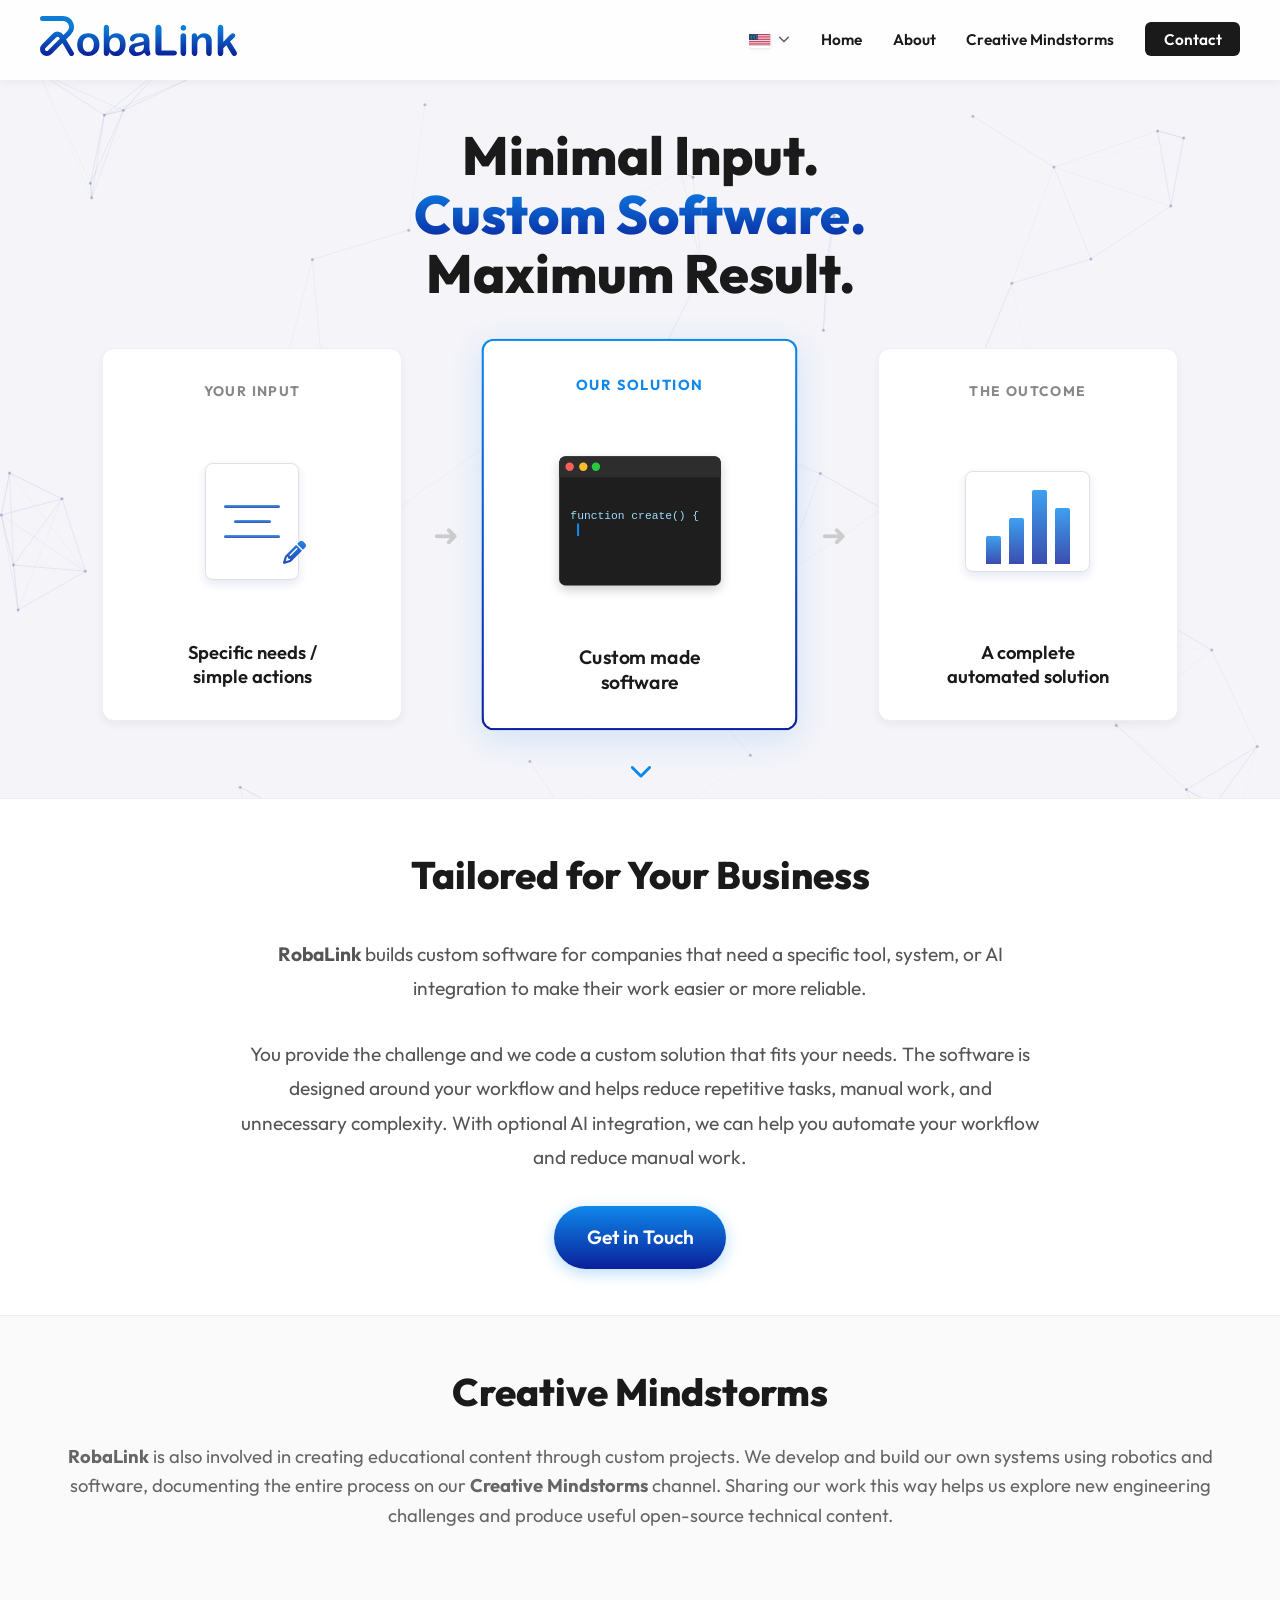
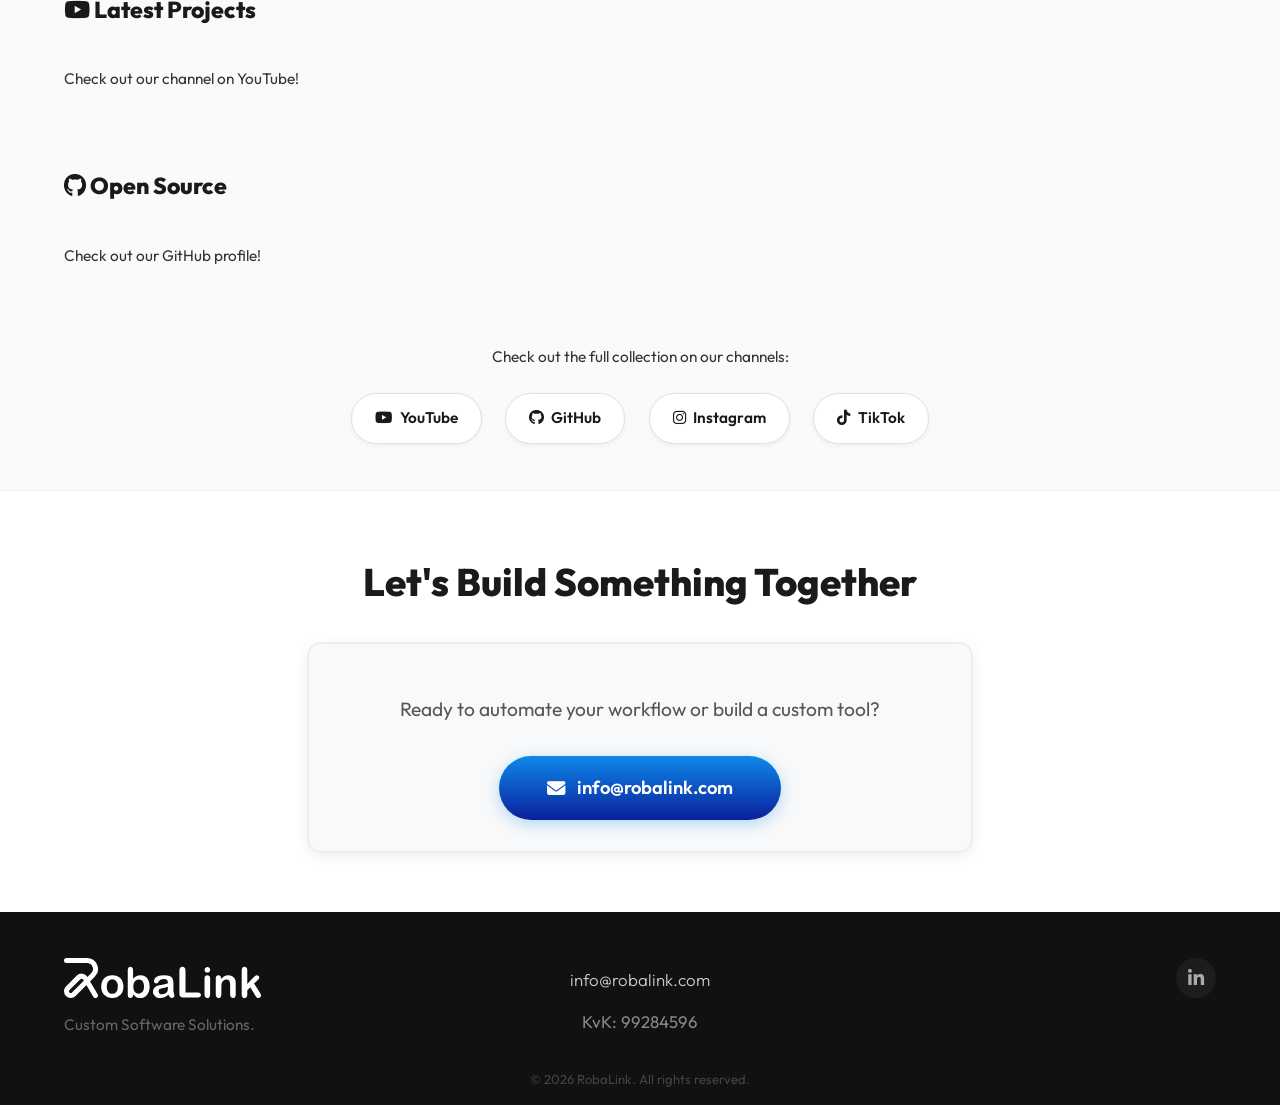
==== index.html @ e3aabae9 "fix: Update Instagram and TikTok social media links." ====
<!DOCTYPE html>
<html lang="en">

<head>
    <meta charset="UTF-8">
    <meta name="viewport" content="width=device-width, initial-scale=1.0">
    <title>RobaLink</title>
    <meta name="description" content="RobaLink builds custom software tools and automation for businesses.">
    <link rel="icon" href="favicon.svg" type="image/svg+xml">


    <!-- Fonts -->
    <link rel="preconnect" href="https://fonts.googleapis.com">
    <link rel="preconnect" href="https://fonts.gstatic.com" crossorigin>
    <link href="https://fonts.googleapis.com/css2?family=Outfit:wght@300;400;600;800&family=Segoe+UI&display=swap"
        rel="stylesheet">

    <!-- Icons -->
    <link rel="stylesheet" href="https://cdnjs.cloudflare.com/ajax/libs/font-awesome/6.4.0/css/all.min.css">

    <!-- Styles -->
    <link rel="stylesheet" href="style.css">
    <style>
        body.lang-loading {
            opacity: 0;
            visibility: hidden;
        }
    </style>
</head>

<body class="lang-loading">
    <!-- SVG Flag Sprites -->
    <svg style="display: none;">
        <symbol id="flag-us" viewBox="0 0 7410 3900">
            <path fill="#b31942" d="M0 0h7410v3900H0" />
            <path stroke="#FFF" stroke-width="300" d="M0 450h7410m0 600H0m0 600h7410m0 600H0m0 600h7410m0 600H0" />
            <path fill="#0a3161" d="M0 0h2964v2100H0" />
            <g fill="#FFF">
                <g id="us-d">
                    <g id="us-c">
                        <g id="us-e">
                            <g id="us-b">
                                <path id="us-a" d="m247 90 70.534 217.082-184.66-134.164h228.253L176.466 307.082z" />
                                <use href="#us-a" y="420" />
                                <use href="#us-a" y="840" />
                                <use href="#us-a" y="1260" />
                            </g>
                            <use href="#us-a" y="1680" />
                        </g>
                        <use href="#us-b" x="247" y="210" />
                    </g>
                    <use href="#us-c" x="494" />
                </g>
                <use href="#us-d" x="988" />
                <use href="#us-c" x="1976" />
                <use href="#us-e" x="2470" />
            </g>
        </symbol>
        <symbol id="flag-nl" viewBox="0 0 9 6">
            <path fill="#21468B" d="M0 0h9v6H0z" />
            <path fill="#FFF" d="M0 0h9v4H0z" />
            <path fill="#AE1C28" d="M0 0h9v2H0z" />
        </symbol>
        <symbol id="flag-de" viewBox="0 0 5 3">
            <path d="M0 0h5v3H0z" />
            <path fill="#D00" d="M0 1h5v2H0z" />
            <path fill="#FFCE00" d="M0 2h5v1H0z" />
        </symbol>
    </svg>

    <!-- Background Canvas -->
    <canvas id="network-bg"></canvas>

    <!-- Navigation -->
    <header id="main-header">
        <div class="container header-container">
            <a href="#" id="logo-link" class="logo">
                <img src="logo.svg" alt="RobaLink Logo">
            </a>
            <nav>
                <ul class="nav-links">
                    <li class="lang-switcher">
                        <button class="lang-toggle" aria-label="Change Language">
                            <svg class="flag-icon">
                                <use href="#flag-us"></use>
                            </svg> <i class="fas fa-chevron-down"></i>
                        </button>
                        <ul class="lang-menu">
                            <li><button data-lang="en"><svg class="flag-icon">
                                        <use href="#flag-us"></use>
                                    </svg> English (EN)</button></li>
                            <li><button data-lang="nl"><svg class="flag-icon">
                                        <use href="#flag-nl"></use>
                                    </svg> Nederlands (NL)</button></li>
                            <li><button data-lang="de"><svg class="flag-icon">
                                        <use href="#flag-de"></use>
                                    </svg> Deutsch (DE)</button></li>
                        </ul>
                    </li>
                    <li><a href="#hero" data-i18n="nav_home">Home</a></li>
                    <li><a href="#about" data-i18n="nav_about">About</a></li>
                    <li><a href="#showcase" data-i18n="nav_showcase">Creative Mindstorms</a></li>
                    <li><a href="#contact" class="btn-nav" data-i18n="nav_contact">Contact</a></li>
                </ul>
                <div class="mobile-menu-btn">
                    <i class="fas fa-bars"></i>
                </div>
            </nav>
        </div>
    </header>

    <main>
        <!-- Hero Section -->
        <section id="hero" class="hero-section">
            <div class="container">
                <header class="hero-header">
                    <h1 data-i18n="hero_title"></h1>
                </header>

                <div class="pipeline">
                    <!-- Input Stage -->
                    <div class="card">
                        <div class="label-top" data-i18n="hero_input_label"></div>
                        <div class="visual-container">
                            <div class="sketch-visual visual-box">
                                <div class="sketch-line"></div>
                                <div class="sketch-line short"></div>
                                <div class="sketch-line"></div>
                                <div class="pencil"><i class="fas fa-pencil-alt"></i></div>
                            </div>
                        </div>
                        <div class="label-desc" data-i18n="hero_input_desc"></div>
                    </div>

                    <!-- Arrow -->
                    <div class="arrow-container">
                        <div class="arrow-icon">➜</div>
                    </div>

                    <!-- Solution Stage -->
                    <div class="card outstanding">
                        <div class="label-top highlight-text" data-i18n="hero_solution_label"></div>
                        <div class="visual-container">
                            <div class="mini-editor">
                                <div class="editor-header">
                                    <div class="dot red"></div>
                                    <div class="dot yellow"></div>
                                    <div class="dot green"></div>
                                </div>
                                <div class="editor-content">
                                    <code id="typewriter-code"></code><span class="cursor"></span>
                                </div>
                            </div>
                        </div>
                        <div class="label-desc" data-i18n="hero_solution_desc"></div>
                    </div>

                    <!-- Arrow -->
                    <div class="arrow-container">
                        <div class="arrow-icon">➜</div>
                    </div>

                    <!-- Outcome Stage -->
                    <div class="card">
                        <div class="label-top" data-i18n="hero_outcome_label"></div>
                        <div class="visual-container">
                            <div class="result-visual visual-box">
                                <div class="shine"></div>
                                <div class="bar" style="height: 30%"></div>
                                <div class="bar" style="height: 50%"></div>
                                <div class="bar" style="height: 80%"></div>
                                <div class="bar" style="height: 60%"></div>
                            </div>
                        </div>
                        <div class="label-desc" data-i18n="hero_outcome_desc"></div>
                    </div>
                </div>
            </div>

            <div class="scroll-down">
                <a href="#about"><i class="fas fa-chevron-down"></i></a>
            </div>
        </section>

        <!-- About Section -->
        <section id="about" class="about-section">
            <div class="container text-center">
                <h2 data-i18n="about_title"></h2>
                <div class="about-content">
                    <p data-i18n="about_p1"></p>
                    <p data-i18n="about_p2"></p>
                    <a href="#contact" class="btn btn-primary" data-i18n="about_btn"></a>
                </div>
            </div>
        </section>

        <!-- Creative Mindstorms Showcase -->
        <section id="showcase" class="showcase-section">
            <div class="container">
                <div class="showcase-header text-center">
                    <h2 data-i18n="showcase_title"></h2>
                    <p class="subtitle" data-i18n="showcase_subtitle"></p>
                </div>

                <!-- YouTube Projects -->
                <div class="media-section">
                    <h3><a href="https://www.youtube.com/c/CreativeMindstorms" target="_blank"
                            data-i18n="latest_projects"></a></h3>
                    <div id="video-grid" class="grid-layout">
                        <div class="loading-spinner"></div>
                    </div>
                </div>

                <!-- GitHub Grid -->
                <div class="media-section">
                    <h3><a href="https://github.com/CreativeMindstorms" target="_blank" data-i18n="open_source"></a>
                    </h3>
                    <div id="repo-grid" class="grid-layout">
                        <div class="loading-spinner"></div>
                    </div>
                </div>

                <div class="showcase-actions text-center">
                    <p data-i18n="check_channels"></p>
                    <div class="social-buttons">
                        <a href="https://www.youtube.com/c/CreativeMindstorms" target="_blank" class="btn-cm-social"><i
                                class="fab fa-youtube"></i> YouTube</a>
                        <a href="https://github.com/CreativeMindstorms" target="_blank" class="btn-cm-social"><i
                                class="fab fa-github"></i> GitHub</a>
                        <a href="https://instagram.com/creative_mindstorms" target="_blank" class="btn-cm-social">
                            <i class="fab fa-instagram"></i> Instagram
                        </a>
                        <a href="https://www.tiktok.com/@creative_mindstorms" target="_blank" class="btn-cm-social">
                            <i class="fab fa-tiktok"></i> TikTok
                        </a>
                    </div>
                </div>
            </div>
        </section>

        <!-- Contact Section -->
        <section id="contact-area" class="contact-section">
            <div class="container text-center">
                <h2 data-i18n="contact_title"></h2>
                <div class="contact-card">
                    <p data-i18n="contact_text"></p>
                    <a href="mailto:info@robalink.com" class="btn btn-primary contact-btn">
                        <i class="fas fa-envelope"></i> info@robalink.com
                    </a>
                    <div class="contact-details">
                    </div>
                </div>
            </div>
        </section>

    </main>

    <!-- Footer -->
    <footer id="contact">
        <div class="container">
            <div class="footer-layout">
                <div class="footer-col brand-col">
                    <img src="logo.svg" alt="" class="footer-logo" data-i18n-alt="alt_logo">
                    <p data-i18n="footer_slogan"></p>
                </div>

                <div class="footer-col info-col">
                    <p><a href="mailto:info@robalink.com" id="contact-email"><i class="fas fa-envelope"></i>
                            info@robalink.com</a></p>
                    <p data-i18n="footer_kvk"></p>
                </div>

                <div class="footer-col social-col">
                    <a href="https://linkedin.com/company/robalink" target="_blank" class="social-icon-btn">
                        <i class="fab fa-linkedin-in"></i>
                    </a>
                </div>
            </div>
            <div class="copyright" data-i18n="footer_copyright">
            </div>
        </div>
    </footer>

    <!-- Scripts -->
    <script src="network.js"></script>
    <script src="typewriter.js"></script>
    <script src="translations.js"></script>
    <script src="script.js"></script>
</body>

</html>
---- style.css ----
:root {
    /* Brand Colors */
    --primary-color-light: #0e88eb;
    --primary-color-light-rgb: 14, 136, 235;
    --primary-color-dark: #0a209a;
    --primary-color-dark-rgb: 10, 32, 154;
    --secondary-color: #1a1a1a;

    /* Neutrals */
    --white: #ffffff;
    --gray-50: #fafafa;
    --gray-100: #f8f9fa;
    --gray-200: #f4f4f9;
    --gray-300: #e0e0e0;
    --gray-400: #cccccc;
    --gray-500: #aaaaaa;
    --gray-600: #888888;
    --gray-700: #666666;
    --gray-800: #555555;
    --gray-900: #333333;
    --black: #111111;

    /* Theme Mappings */
    --bg-color: var(--gray-200);
    --text-color: var(--gray-900);
    --light-text: var(--white);
    --border-color: #eeeeee;
    --footer-bg: var(--black);

    /* Gradients */
    --brand-gradient: linear-gradient(to top, var(--primary-color-dark), var(--primary-color-light));
    --vertical-gradient: linear-gradient(to top, var(--primary-color-dark), var(--primary-color-light));

    /* Layout */
    --border-radius-main: 12px;
    --container-width: 1200px;
    --header-height: 80px;

    /* Visuals Common */
    --box-border: 1px solid var(--gray-300);
    --box-shadow: 0 4px 10px rgba(var(--primary-color-dark-rgb), 0.1);
    --box-bg: var(--white);

    font-family: 'Outfit', 'Segoe UI', sans-serif;
}

html {
    scroll-behavior: smooth;
    font-size: clamp(14px, 1.2vw, 18px);
    scroll-padding-top: calc(var(--header-height) + 1rem);
}

body {
    margin: 0;
    background-color: var(--bg-color);
    color: var(--text-color);
    line-height: 1.6;
    overflow-x: hidden;
    position: relative;
}

#network-bg {
    position: fixed;
    top: 0;
    left: 0;
    width: 100%;
    height: 100%;
    z-index: -1;
    display: block;
    filter: blur(0.5px);
}

h1,
h2,
h3,
h4 {
    margin-top: 0;
    color: var(--secondary-color);
    font-weight: 800;
}

a {
    text-decoration: none;
    color: inherit;
    transition: all 0.3s ease;
}

ul {
    list-style: none;
    padding: 0;
    margin: 0;
}

.container {
    width: 90%;
    max-width: var(--container-width);
    margin: 0 auto;
    padding: 0 1rem;
}

.text-center {
    text-align: center;
}



/* --- BUTTONS --- */
.btn {
    display: inline-block;
    padding: 0.8rem 2rem;
    border-radius: 50px;
    font-weight: 600;
    cursor: pointer;
    border: 2px solid transparent;
}

.btn-primary {
    background: var(--brand-gradient);
    background-size: 100% 100%;
    background-repeat: no-repeat;
    background-origin: border-box;
    color: var(--light-text);
    box-shadow: 0 4px 15px rgba(var(--primary-color-light-rgb), 0.3);
}

.btn-primary:hover {
    transform: translateY(-2px);
    box-shadow: 0 6px 20px rgba(var(--primary-color-dark-rgb), 0.4);
}

.btn-outline {
    background: transparent;
    border-color: var(--secondary-color);
    color: var(--secondary-color);
}

.btn-outline:hover {
    background: var(--secondary-color);
    color: var(--light-text);
}

/* --- HEADER & NAV --- */
#main-header {
    background: rgba(255, 255, 255, 0.9);
    backdrop-filter: blur(10px);
    position: sticky;
    top: 0;
    z-index: 1000;
    box-shadow: 0 2px 10px rgba(0, 0, 0, 0.05);
    height: var(--header-height);
    display: flex;
    align-items: center;
}

.header-container {
    display: flex;
    justify-content: space-between;
    align-items: center;
    width: 100%;
}

.logo img {
    height: 40px;
    width: auto;
}

.nav-links {
    display: flex;
    gap: 2rem;
    align-items: center;
}

.nav-links a {
    font-weight: 600;
    font-size: 1rem;
    color: var(--secondary-color);
}

.nav-links a:hover {
    color: var(--primary-color-light);
}

.btn-nav {
    padding: 0.5rem 1.2rem;
    background: var(--secondary-color);
    color: white !important;
    border-radius: 6px;
}

.btn-nav:hover {
    background: var(--brand-gradient);
    color: white;
}

.mobile-menu-btn {
    display: none;
    font-size: 1.5rem;
    cursor: pointer;
}

/* --- HERO SECTION --- */
.hero-section {
    min-height: auto;
    display: flex;
    flex-direction: column;
    justify-content: center;
    align-items: center;
    padding: 3rem 0 5rem 0;
    position: relative;
}

.hero-header {
    text-align: center;
    margin-bottom: 2.5rem;
    max-width: 50rem;
    margin-left: auto;
    margin-right: auto;
}

.hero-header h1 {
    font-size: 3.5rem;
    line-height: 1.1;
}

.hero-header h1 span {
    background: var(--brand-gradient);
    -webkit-background-clip: text;
    background-clip: text;
    -webkit-text-fill-color: transparent;
}

/* Pipeline Container */
.pipeline {
    display: flex;
    align-items: stretch;
    justify-content: center;
    gap: 2rem;
    width: 100%;
    max-width: 70rem;
    margin: 0 auto;
}

/* Card Component */
.card {
    background: var(--white);
    border-radius: var(--border-radius-main);
    box-shadow: 0 4px 8px rgba(0, 0, 0, 0.05);
    border: 1px solid var(--border-color);
    padding: 2rem;
    flex: 1;
    min-height: 20rem;
    display: flex;
    flex-direction: column;
    align-items: center;
    justify-content: space-between;
    transition: transform 0.3s, box-shadow 0.3s;
    position: relative;
    z-index: 1;
}

.card:hover {
    transform: translateY(-0.5rem);
    box-shadow: 0 12px 24px rgba(0, 0, 0, 0.1);
    z-index: 2;
}

.card.outstanding {
    border: 2px solid transparent;
    background: linear-gradient(var(--white), var(--white)) padding-box, var(--brand-gradient) border-box;
    box-shadow: 0 8px 30px rgba(var(--primary-color-light-rgb), 0.15);
    transform: scale(1.05);
}

.card.outstanding:hover {
    transform: scale(1.05) translateY(-0.5rem);
}

/* Card Labels */
.label-top {
    font-size: 0.9rem;
    text-transform: uppercase;
    letter-spacing: 0.1em;
    font-weight: 700;
    color: var(--gray-600);
    margin-bottom: 1rem;
    text-align: center;
}

.highlight-text {
    color: var(--primary-color-light);
}

.label-desc {
    font-size: 1.2rem;
    color: var(--secondary-color);
    font-weight: 600;
    text-align: center;
    margin-top: 1rem;
    line-height: 1.3;
}

/* Visual Container */
.visual-container {
    flex-grow: 1;
    display: flex;
    align-items: center;
    justify-content: center;
    width: 100%;
}

.visual-box {
    background: var(--box-bg);
    border: var(--box-border);
    border-radius: 0.5rem;
    box-shadow: var(--box-shadow);
    position: relative;
    display: flex;
    justify-content: center;
}

/* Visual 1: Input (Sketch) */
.sketch-visual {
    width: 6rem;
    height: 7.5rem;
    flex-direction: column;
    align-items: center;
    gap: 0.8rem;
}

.sketch-line {
    width: 60%;
    height: 0.2rem;
    background: var(--vertical-gradient);
    border-radius: 1rem;
    opacity: 0.8;
}

.sketch-line.short {
    width: 40%;
}

.pencil {
    position: absolute;
    bottom: 0.5rem;
    right: -0.5rem;
    font-size: 1.5rem;
    animation: write 2.5s infinite ease-in-out;
    color: transparent;
    background: var(--brand-gradient);
    -webkit-background-clip: text;
    background-clip: text;
    opacity: 0.9;
}


/* Visual 2: Process (Mini Code Editor) */
.mini-editor {
    width: 10rem;
    height: 8rem;
    background: #1e1e1e;
    border-radius: 6px;
    box-shadow: 0 4px 10px rgba(0, 0, 0, 0.2);
    display: flex;
    flex-direction: column;
    overflow: hidden;
    font-family: 'Courier New', monospace;
    font-size: 0.7rem;
    text-align: left;
}

.editor-header {
    background: #2d2d2d;
    padding: 0.4rem;
    display: flex;
    gap: 0.3rem;
}

.dot {
    width: 8px;
    height: 8px;
    border-radius: 50%;
}

.dot.red {
    background: #ff5f56;
}

.dot.yellow {
    background: #ffbd2e;
}

.dot.green {
    background: #27c93f;
}

.editor-content {
    padding: 0.3rem 0.7rem;
    color: #d4d4d4;
    white-space: pre-wrap;
    line-height: 1.2;
    flex-grow: 1;
    display: block;
}

#typewriter-code {
    color: #9cdcfe;
}

.cursor {
    display: inline-block;
    width: 2px;
    height: 1.2em;
    background-color: var(--primary-color-light);
    animation: blink 1s infinite;
    vertical-align: text-bottom;
}

@keyframes blink {

    0%,
    100% {
        opacity: 1;
    }

    50% {
        opacity: 0;
    }
}

/* Visual 3: Outcome (Chart) */
.result-visual {
    width: 8rem;
    height: 6rem;
    align-items: flex-end;
    gap: 0.5rem;
    padding-bottom: 0.5rem;
    overflow: hidden;
}

.bar {
    width: 1rem;
    border-radius: 2px 2px 0 0;
    background: var(--vertical-gradient);
    opacity: 0.8;
    animation: rise 1s ease-out forwards;
}

.shine {
    position: absolute;
    inset: 0;
    background: linear-gradient(90deg, transparent, rgba(255, 255, 255, 0.8), transparent);
    animation: shine 3s infinite;
}

/* Arrow Between Cards */
.arrow-container {
    display: flex;
    align-items: center;
    justify-content: center;
    font-size: 2rem;
    color: var(--gray-400);
    z-index: 0;
}

.arrow-icon {
    display: block;
    animation: nudgeX 3s infinite ease-in-out;
}

/* Scroll Down Indicator */
.scroll-down {
    position: absolute;
    bottom: 0.5rem;
    font-size: 1.5rem;
    color: var(--primary-color-light);
    animation: bounce 2s infinite;
    z-index: 10;
}

/* --- ABOUT SECTION --- */
.about-section {
    padding: 3rem 0;
    background: var(--white);
    border-top: 1px solid var(--border-color);
    border-bottom: 1px solid var(--border-color);
}

.about-section h2 {
    font-size: 2.5rem;
    margin-bottom: 2rem;
}

.about-content {
    max-width: 800px;
    margin: 0 auto;
    font-size: 1.25rem;
    color: var(--gray-800);
    line-height: 1.8;
}

.about-content p {
    margin-bottom: 2rem;
}

/* --- CREATIVE MINDSTORMS --- */
.showcase-section {
    padding: 3rem 0;
    background: var(--gray-50);
    color: var(--text-color);
    position: relative;
    box-shadow: none;
}

.showcase-header {
    margin-bottom: 4rem;
}

.showcase-header h2 {
    font-size: 2.5rem;
    margin-bottom: 0.5rem;
    color: var(--secondary-color);
}

.subtitle {
    font-size: 1.2rem;
    color: var(--gray-700);
}

.cm-link {
    color: var(--primary-color-dark);
    font-weight: 600;
}

/* Media Grids */
.media-section {
    margin-bottom: 4rem;
}

.media-section h3 {
    text-align: left;
    font-size: 1.5rem;
    margin-bottom: 1.5rem;
    display: flex;
    align-items: center;
    gap: 0.5rem;
    color: var(--secondary-color);
}

.media-section h3 a {
    transition: color 0s;
}

.media-section h3 a:hover {
    background: var(--brand-gradient);
    -webkit-background-clip: text;
    background-clip: text;
    color: transparent;
}

.grid-layout {
    display: grid;
    grid-template-columns: repeat(auto-fill, minmax(300px, 1fr));
    gap: 2rem;
}

/* Video & Repo Cards */
.video-card,
.repo-card {
    background: var(--white);
    border-radius: var(--border-radius-main);
    overflow: hidden;
    box-shadow: 0 4px 10px rgba(0, 0, 0, 0.05);
    transition: transform 0.3s, box-shadow 0.3s;
    border: 1px solid var(--border-color);
}

.video-card:hover,
.repo-card:hover {
    transform: translateY(-5px);
    box-shadow: 0 12px 24px rgba(0, 0, 0, 0.1);
    border-color: transparent;
}

.video-thumbnail {
    position: relative;
    width: 100%;
    padding-top: 56.25%;
}

.video-thumbnail img {
    position: absolute;
    top: 0;
    left: 0;
    width: 100%;
    height: 100%;
    object-fit: cover;
}

.video-info {
    padding: 1.2rem;
}

.video-info h4 {
    margin: 0;
    font-size: 1.1rem;
    line-height: 1.4;
    color: var(--text-color);
}

.video-card h4,
.repo-card h4 {
    transition: color 0s;
}

.video-card:hover h4,
.repo-card:hover h4 {
    background: var(--brand-gradient);
    -webkit-background-clip: text;
    background-clip: text;
    color: transparent;
}

.repo-card {
    padding: 1.5rem;
    display: flex;
    flex-direction: column;
    text-decoration: none;
    color: inherit;
}

.repo-card h4 {
    margin: 0 0 0.75rem 0;
    font-size: 1.2rem;
    color: var(--text-color);
}

.repo-card h4 i {
    color: var(--secondary-color);
    margin-right: 0.5rem;
}

.repo-card p {
    margin: 0;
    color: var(--gray-700);
    font-size: 0.95rem;
    line-height: 1.5;
    flex-grow: 1;
}



/* Showcase Action Buttons */
.showcase-actions {
    margin-top: 3rem;
    padding: 0;
    background: transparent;
}

.social-buttons {
    display: flex;
    justify-content: center;
    gap: 1.5rem;
    margin-top: 1.5rem;
    flex-wrap: wrap;
}

.btn-cm-social {
    display: flex;
    align-items: center;
    gap: 0.5rem;
    padding: 0.8rem 1.5rem;
    border-radius: 50px;
    background: var(--white);
    background-size: 100% 100%;
    background-repeat: no-repeat;
    background-origin: border-box;
    color: var(--secondary-color);
    font-weight: 600;
    transition: background 0.3s ease, color 0s, border-color 0.3s ease, transform 0.3s ease;
    border: 1px solid var(--gray-300);
    box-shadow: 0 2px 5px rgba(0, 0, 0, 0.05);
}

.btn-cm-social:hover {
    background-image: var(--brand-gradient);
    color: var(--white);
    border-color: transparent;
    transform: translateY(-3px);
}

/* --- CONTACT SECTION --- */
.contact-section {
    padding: 4rem 0;
    text-align: center;
    background: var(--white);
    border-top: 1px solid var(--border-color);
}

.contact-section h2 {
    font-size: 2.5rem;
    margin-bottom: 2rem;
    color: var(--secondary-color);
}

.contact-card {
    max-width: 600px;
    margin: 0 auto;
    padding: 2rem;
    background: var(--gray-100);
    border-radius: var(--border-radius-main);
    box-shadow: 0 4px 15px rgba(0, 0, 0, 0.084);
    outline: 2px solid var(--border-color);
}

.contact-card p {
    font-size: 1.25rem;
    color: var(--gray-800);
    margin-bottom: 2rem;
}

.contact-btn {
    font-size: 1.2rem;
    padding: 1rem 3rem;
    display: inline-flex;
    align-items: center;
    gap: 0.8rem;
}

/* --- FOOTER --- */
footer {
    background-color: var(--footer-bg);
    color: var(--gray-600);
    padding: 3rem 0 1rem 0;
}

.footer-layout {
    display: flex;
    justify-content: space-between;
    align-items: center;
    flex-wrap: wrap;
    gap: 2rem;
    margin-bottom: 0rem;
    padding-bottom: 0rem;
    align-items: flex-start;
}

.footer-col {
    flex: 1;
}



.brand-col p {
    margin-top: 0.5rem;
    color: var(--gray-700);
    max-width: 300px;
}

.info-col {
    display: flex;
    flex-direction: column;
    justify-content: center;
    align-items: center;
    text-align: center;
}

.info-col p {
    margin: 0.5rem 0;
    font-size: 1.1rem;
    color: var(--gray-600);
}

.info-col i {
    color: var(--gray-600);
    margin-right: 0.5rem;
}

.social-col {
    display: flex;
    justify-content: flex-end;
    align-items: center;
}

/* Mobile footer adjustments */
@media (max-width: 768px) {
    .footer-layout {
        flex-direction: column;
        text-align: center;
        gap: 2rem;
    }

    .social-col {
        justify-content: center;
    }
}

.footer-brand p {
    color: var(--gray-700);
    margin-top: 0.5rem;
}

.footer-logo {
    height: 40px;
    filter: brightness(0) invert(1);
}

.footer-contact h4,
.footer-socials h4 {
    margin-bottom: 1.5rem;
    font-size: 1.2rem;
    border-bottom: 2px solid var(--primary-color-light);
    display: inline-block;
    padding-bottom: 0.5rem;
}

#contact-email {
    font-size: 1.1rem;
    color: var(--gray-400);
    font-weight: 300;
}

#contact-email:hover {
    color: var(--light-text);
}

.footer-nav {
    display: flex;
    gap: 2rem;
}

.footer-nav a {
    color: var(--gray-500);
    font-weight: 500;
}

.footer-nav a:hover {
    background: var(--brand-gradient);
    -webkit-background-clip: text;
    background-clip: text;
    color: transparent;
    transition: none;
}


#social-icons {
    display: flex;
    gap: 1rem;
}

.social-icon-btn {
    width: 40px;
    height: 40px;
    background: rgba(255, 255, 255, 0.05);
    display: flex;
    align-items: center;
    justify-content: center;
    border-radius: 50%;
    transition: background 0.3s;
    color: var(--gray-500);
    font-size: 1.2rem;
}

.social-icon-btn:hover {
    background: var(--brand-gradient);
    color: var(--white);
}

.copyright {
    text-align: center;
    padding-top: 1rem;
    font-size: 0.85rem;
    color: #444444;
}

/* --- ANIMATIONS --- */
@keyframes write {

    0%,
    100% {
        transform: translate(0, 0);
    }

    50% {
        transform: translate(-0.3rem, -0.3rem);
    }
}

@keyframes build {
    0% {
        opacity: 0.3;
    }

    100% {
        opacity: 1;
    }
}

@keyframes breathe {

    0%,
    100% {
        transform: scale(1);
        opacity: 0.7;
    }

    50% {
        transform: scale(1.1);
        opacity: 1;
    }
}

@keyframes shine {
    0% {
        left: -100%;
    }

    20% {
        left: 100%;
    }

    100% {
        left: 100%;
    }
}

@keyframes rise {
    from {
        height: 0;
    }
}

@keyframes nudgeX {

    0%,
    100% {
        transform: translateX(0);
    }

    50% {
        transform: translateX(2px);
    }
}

@keyframes bounce {

    0%,
    20%,
    50%,
    80%,
    100% {
        transform: translateY(0);
    }

    40% {
        transform: translateY(-10px);
    }

    60% {
        transform: translateY(-5px);
    }
}

/* --- RESPONSIVE --- */
@media (max-width: 900px) {

    /* Hero Pipeline Stack */
    .pipeline {
        flex-direction: column;
        max-width: 30rem;
        gap: 1rem;
    }

    .arrow-container {
        transform: rotate(90deg);
        height: 1rem;
        margin: 0.5rem 0;
    }

    .card {
        min-height: auto;
        display: grid;
        grid-template-columns: 1fr 1fr;
        grid-template-rows: auto auto;
        padding: 1.5rem 1.0rem;
        gap: 0 1rem;
        text-align: left;
        align-items: center;
    }

    .visual-container {
        grid-column: 1;
        grid-row: 1 / span 2;
    }

    .label-top {
        grid-column: 2;
        grid-row: 1;
        text-align: left;
        margin-bottom: 0;
        align-self: end;
    }

    .label-desc {
        grid-column: 2;
        grid-row: 2;
        text-align: left;
        margin-top: 0.3rem;
        align-self: start;
    }

    .card.outstanding {
        transform: none;
    }

    .hero-header h1 {
        font-size: 2.5rem;
    }

    .mini-editor {
        transform: scale(0.8);
        transform-origin: center;
        width: 100%;
        max-width: 10rem;
    }
}

@media (max-width: 768px) {
    .nav-links {
        display: none;
    }

    .nav-links.mobile-open {
        display: flex;
        flex-direction: column;
        position: absolute;
        top: 100%;
        left: 0;
        width: 100%;
        background: var(--white);
        padding: 1rem;
        box-shadow: 0 2px 10px rgba(0, 0, 0, 0.1);
        box-sizing: border-box;
        z-index: 999;
    }

    .mobile-menu-btn {
        display: block;
    }

    .header-container {
        padding: 0 1rem;
    }

    .footer-layout {
        flex-direction: column;
        text-align: center;
    }

    .footer-brand,
    .footer-contact,
    .footer-socials {
        width: 100%;
    }

    .footer-contact h4,
    .footer-socials h4 {
        align-self: center;
    }

    #social-icons {
        justify-content: center;
    }
}

/* --- LANGUAGE SWITCHER --- */
.lang-switcher {
    position: relative;
}

/* Base styling for flags using SVG sprites */
.flag-icon {
    display: inline-block;
    width: 1.4rem;
    height: 1rem;
    border-radius: 2px;
    box-shadow: 0 1px 3px rgba(0, 0, 0, 0.1);
}

.lang-toggle {
    background: none;
    border: none;
    padding: 0;
    cursor: pointer;
    display: flex;
    align-items: center;
    gap: 0.5rem;
    font-size: 0.9rem;
    color: var(--secondary-color);
    transition: all 0.3s ease;
    font-weight: 600;
}

.lang-toggle:hover {
    background: none;
    color: var(--primary-color-light);
}

/* Chevron styling */
.lang-toggle i {
    font-size: 0.75rem;
    opacity: 0.7;
}

.lang-menu {
    position: absolute;
    top: 150%;
    left: 0;
    background: var(--white);
    border: 1px solid var(--border-color);
    border-radius: 8px;
    box-shadow: 0 4px 20px rgba(0, 0, 0, 0.08);
    min-width: 160px;
    opacity: 0;
    visibility: hidden;
    transform: translateY(10px);
    transition: all 0.2s cubic-bezier(0.165, 0.84, 0.44, 1);
    z-index: 1001;
    padding: 0.4rem;
}

.lang-menu.show {
    opacity: 1;
    visibility: visible;
    transform: translateY(0);
}

.lang-menu li {
    margin-bottom: 0.1rem;
}

.lang-menu li:last-child {
    margin-bottom: 0;
}

.lang-menu button {
    width: 100%;
    text-align: left;
    background: none;
    border: none;
    padding: 0.6rem 0.8rem;
    border-radius: 6px;
    cursor: pointer;
    display: flex;
    align-items: center;
    gap: 0.8rem;
    font-size: 0.9rem;
    font-family: inherit;
    font-weight: 500;
    color: var(--gray-800);
    transition: background 0.2s, color 0.2s;
}

.lang-menu button:hover {
    background: var(--gray-50);
    color: var(--primary-color-light);
}

/* Mobile adjustments for switcher */
@media (max-width: 768px) {
    .lang-switcher {
        margin-left: 0;
        margin-top: 0;
        margin-bottom: 0;
        width: 100%;
        order: -1;
    }

    .lang-toggle {
        justify-content: flex-start;
        width: 100%;
        padding: 0.5rem 0;
        font-size: 1.1rem;
    }

    .lang-menu {
        position: static;
        width: 100%;
        box-shadow: none;
        border: none;
        background: transparent;
        display: none;
        opacity: 1;
        visibility: visible;
        transform: none;
        padding-left: 0;
        margin-top: 0.5rem;
    }

    .lang-menu.show {
        display: block;
    }

    .lang-menu button {
        padding-left: 0;
        font-size: 1rem;
    }
}
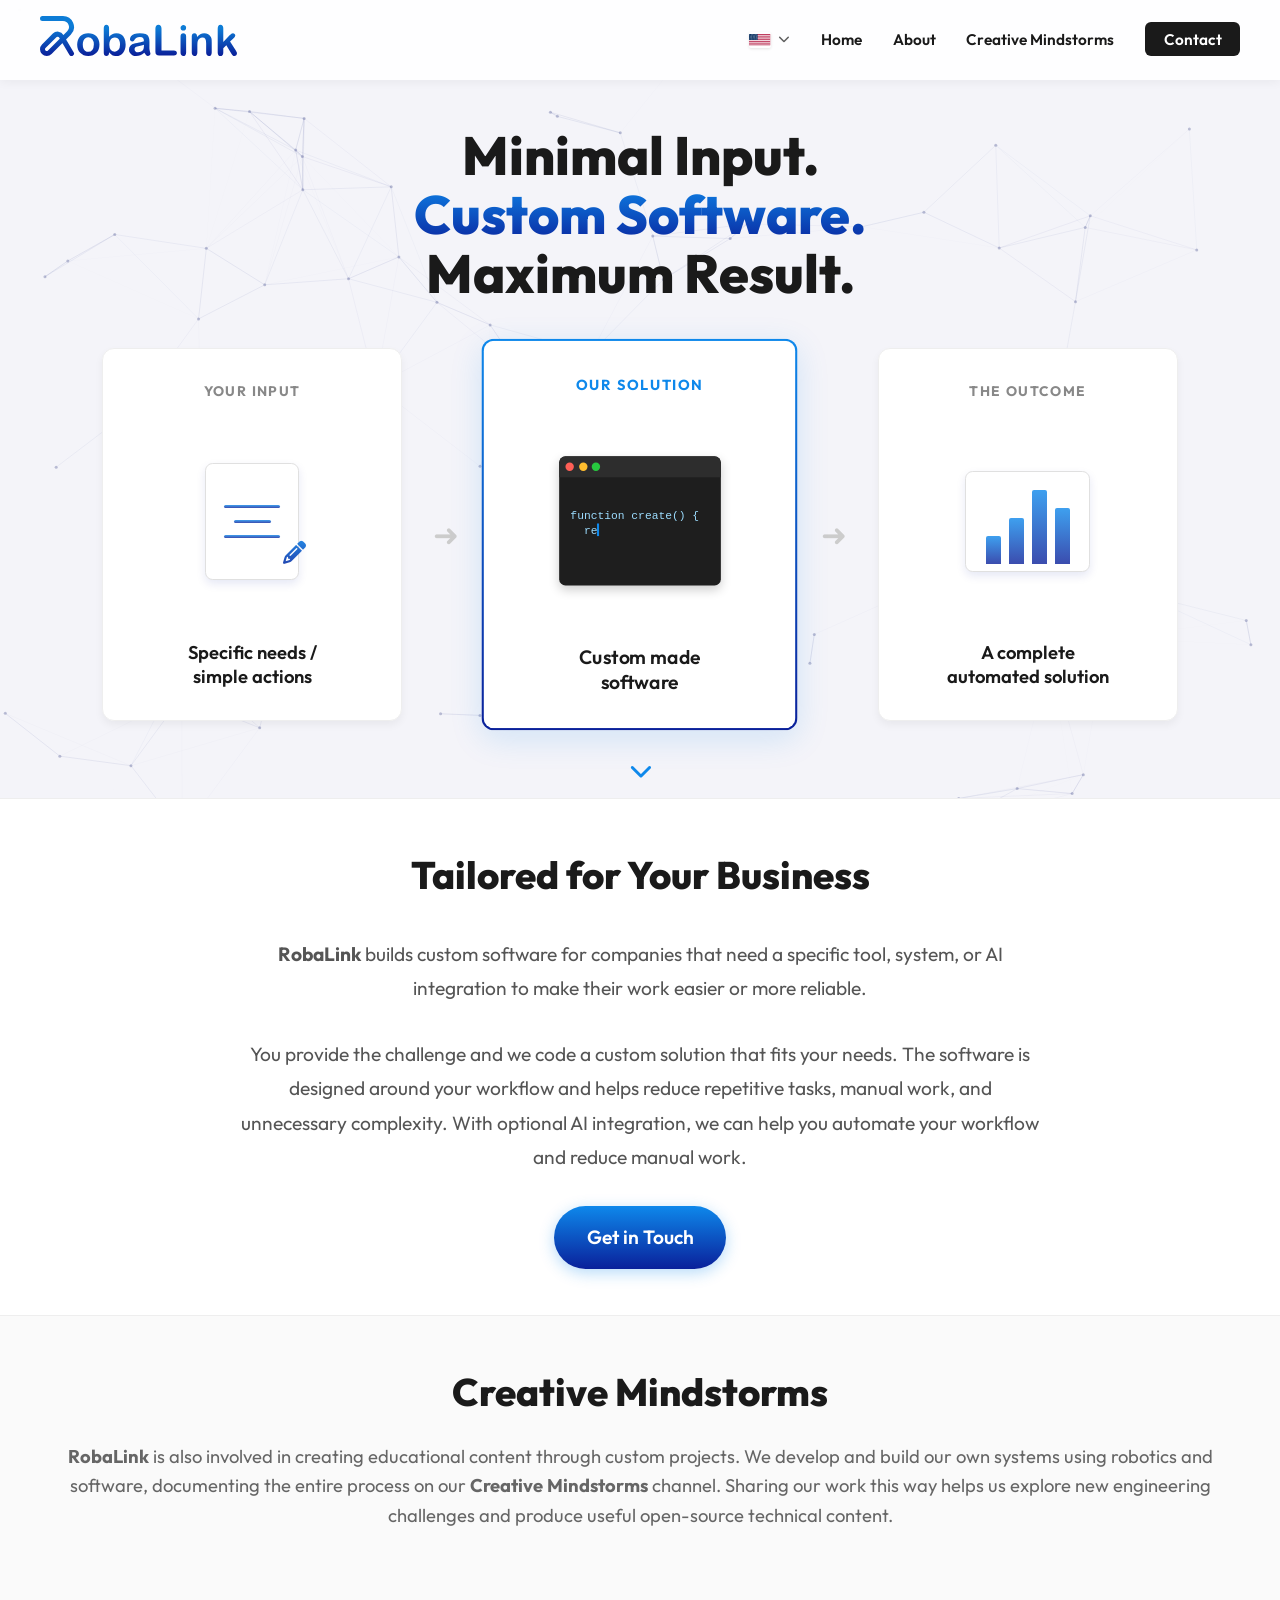
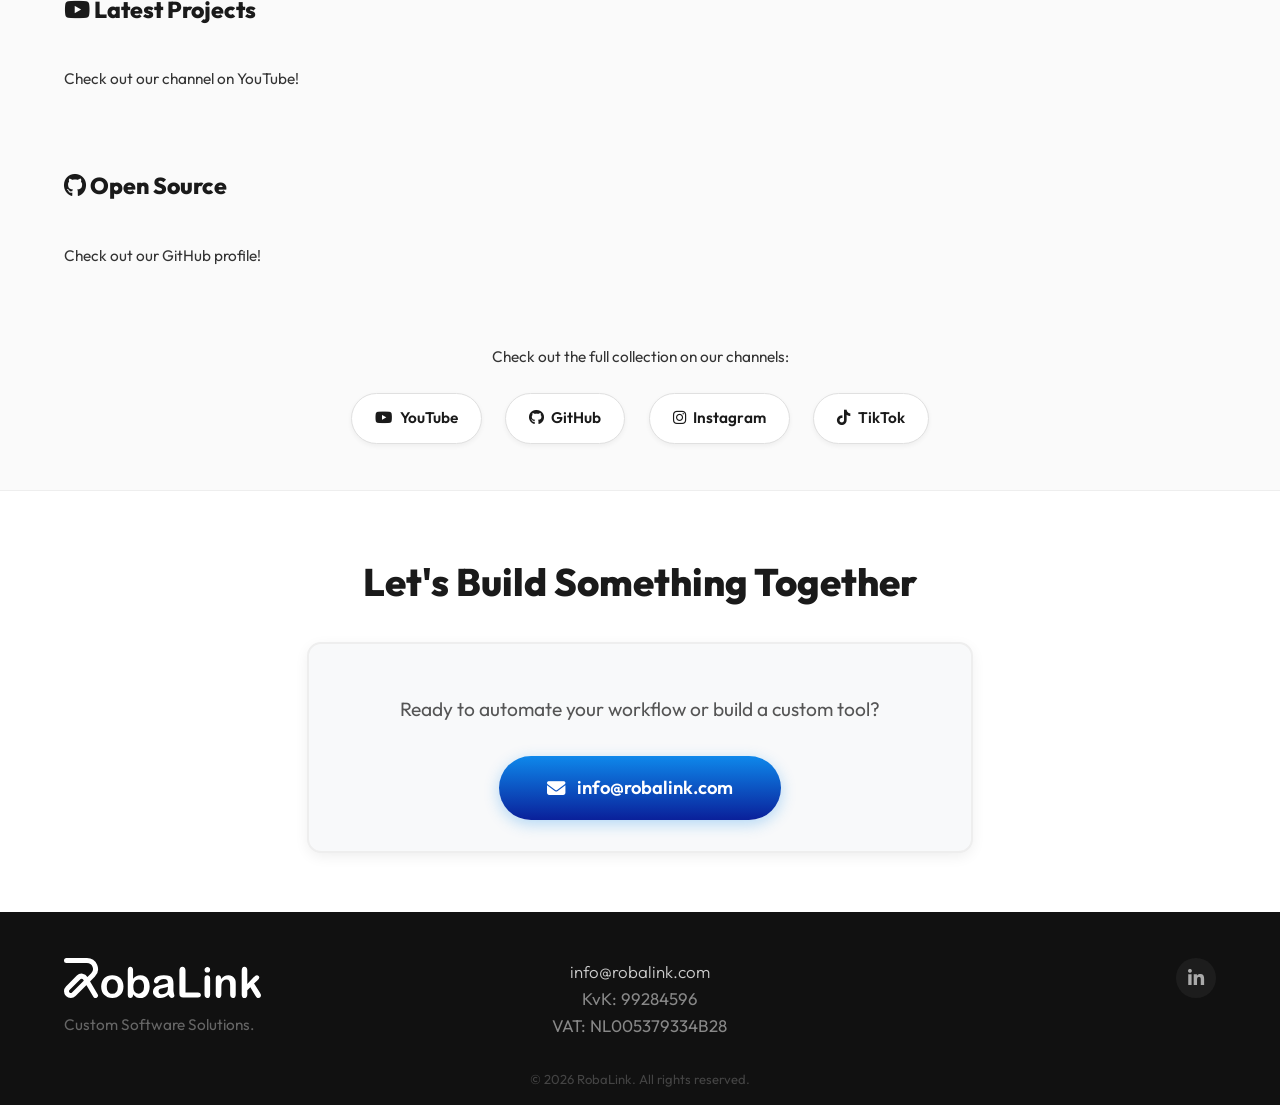
==== commit 3c90d41d: "feat: Add VAT information to footer" ====
--- a/index.html
+++ b/index.html
@@ -268,6 +268,7 @@
                     <p><a href="mailto:info@robalink.com" id="contact-email"><i class="fas fa-envelope"></i>
                             info@robalink.com</a></p>
                     <p data-i18n="footer_kvk"></p>
+                    <p data-i18n="footer_vat"></p>
                 </div>
 
                 <div class="footer-col social-col">
--- a/style.css
+++ b/style.css
@@ -765,7 +765,7 @@
 }
 
 .info-col p {
-    margin: 0.5rem 0;
+    margin: 0;
     font-size: 1.1rem;
     color: var(--gray-600);
 }
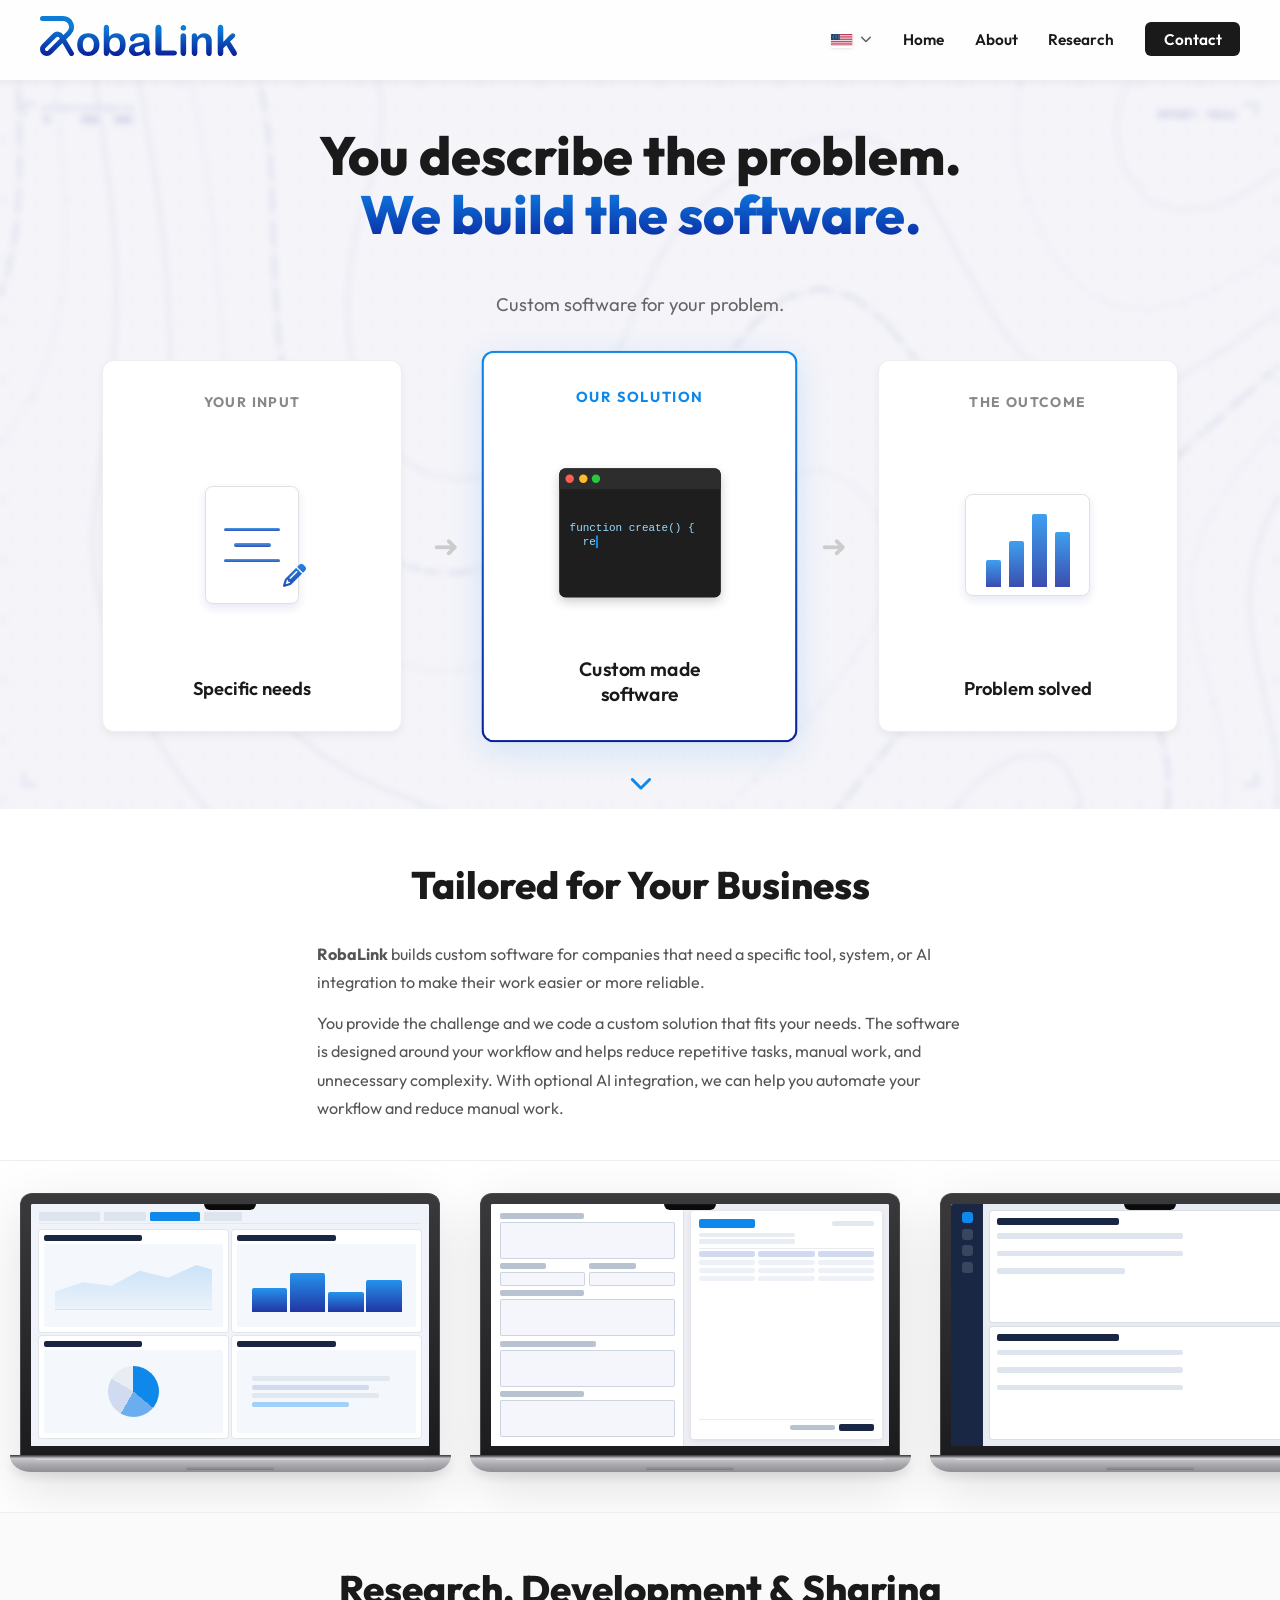
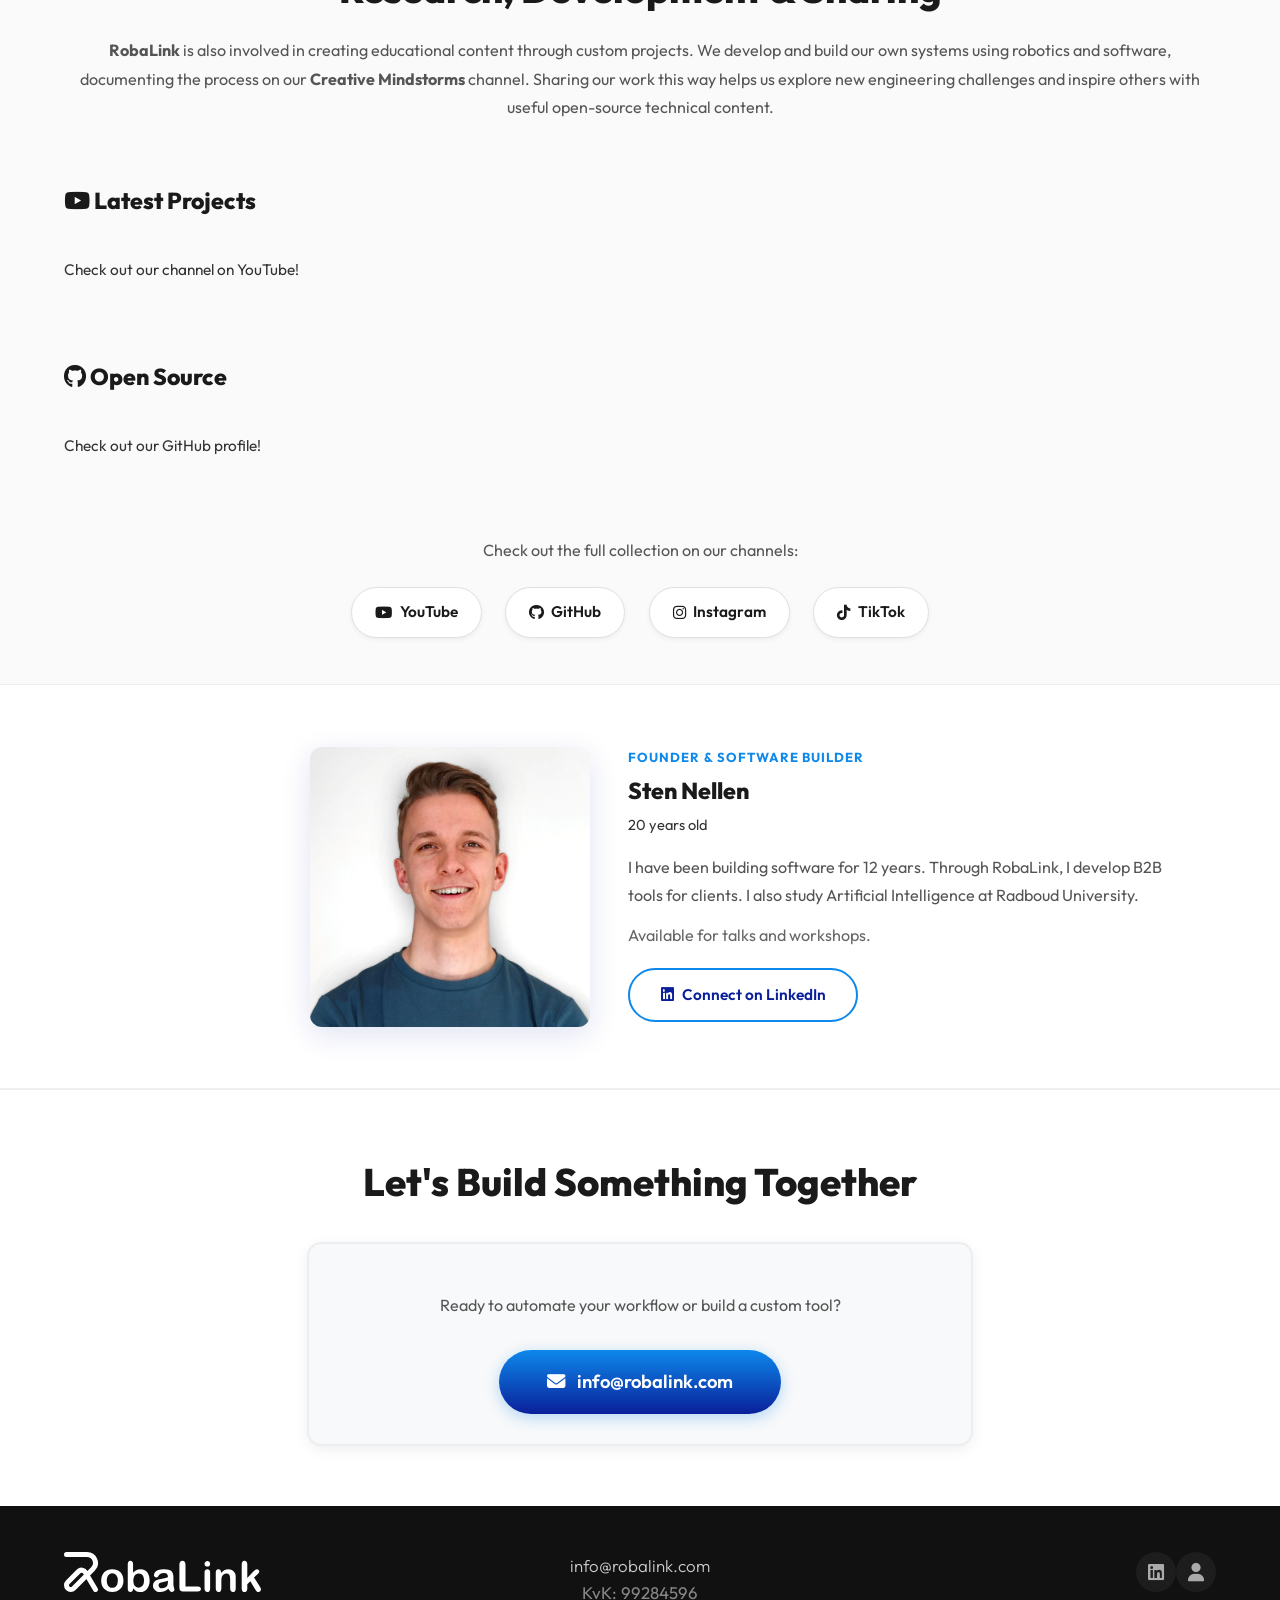
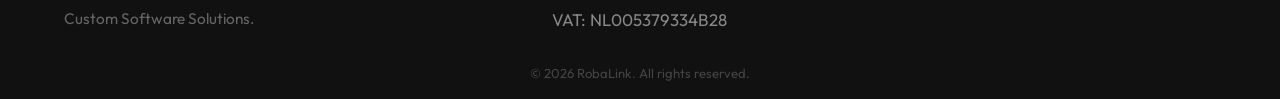
==== commit ff88c28f: "feat: Revamp website structure and styles; add new assets and templates" ====
--- a/index.html
+++ b/index.html
@@ -6,8 +6,20 @@
     <meta name="viewport" content="width=device-width, initial-scale=1.0">
     <title>RobaLink</title>
     <meta name="description" content="RobaLink builds custom software tools and automation for businesses.">
-    <link rel="icon" href="favicon.svg" type="image/svg+xml">
-
+    <link rel="icon" href="assets/favicon.svg" type="image/svg+xml">
+
+    <!-- Open Graph -->
+    <meta property="og:type" content="website">
+    <meta property="og:url" content="https://www.robalink.com/">
+    <meta property="og:title" content="RobaLink | Custom Software & Automation">
+    <meta property="og:description" content="RobaLink builds custom software for businesses.">
+    <meta property="og:image" content="https://www.robalink.com/assets/og-image.jpg">
+    <meta property="og:image:width" content="1200">
+    <meta property="og:image:height" content="630">
+    <meta name="twitter:card" content="summary_large_image">
+    <meta name="twitter:image" content="https://www.robalink.com/assets/og-image.jpg">
+    <meta name="twitter:title" content="RobaLink | Custom Software & Automation">
+    <meta name="twitter:description" content="RobaLink builds custom software for businesses.">
 
     <!-- Fonts -->
     <link rel="preconnect" href="https://fonts.googleapis.com">
@@ -19,7 +31,7 @@
     <link rel="stylesheet" href="https://cdnjs.cloudflare.com/ajax/libs/font-awesome/6.4.0/css/all.min.css">
 
     <!-- Styles -->
-    <link rel="stylesheet" href="style.css">
+    <link rel="stylesheet" href="css/style.css">
     <style>
         body.lang-loading {
             opacity: 0;
@@ -68,14 +80,17 @@
         </symbol>
     </svg>
 
-    <!-- Background Canvas -->
-    <canvas id="network-bg"></canvas>
+    <!-- Background layer (topo + HUD frame, shared blur) -->
+    <div id="draft-bg-layer" aria-hidden="true">
+        <canvas id="draft-overlay"></canvas>
+        <canvas id="draft-bg"></canvas>
+    </div>
 
     <!-- Navigation -->
     <header id="main-header">
         <div class="container header-container">
-            <a href="#" id="logo-link" class="logo">
-                <img src="logo.svg" alt="RobaLink Logo">
+            <a href="#hero" id="logo-link" class="logo">
+                <img src="assets/logo.svg" alt="RobaLink Logo">
             </a>
             <nav>
                 <ul class="nav-links">
@@ -100,7 +115,7 @@
                     <li><a href="#hero" data-i18n="nav_home">Home</a></li>
                     <li><a href="#about" data-i18n="nav_about">About</a></li>
                     <li><a href="#showcase" data-i18n="nav_showcase">Creative Mindstorms</a></li>
-                    <li><a href="#contact" class="btn-nav" data-i18n="nav_contact">Contact</a></li>
+                    <li><a href="#contact-area" class="btn-nav" data-i18n="nav_contact">Contact</a></li>
                 </ul>
                 <div class="mobile-menu-btn">
                     <i class="fas fa-bars"></i>
@@ -115,6 +130,7 @@
             <div class="container">
                 <header class="hero-header">
                     <h1 data-i18n="hero_title"></h1>
+                    <p class="hero-subtitle" data-i18n="hero_subtitle"></p>
                 </header>
 
                 <div class="pipeline">
@@ -132,7 +148,6 @@
                         <div class="label-desc" data-i18n="hero_input_desc"></div>
                     </div>
 
-                    <!-- Arrow -->
                     <div class="arrow-container">
                         <div class="arrow-icon">➜</div>
                     </div>
@@ -155,7 +170,6 @@
                         <div class="label-desc" data-i18n="hero_solution_desc"></div>
                     </div>
 
-                    <!-- Arrow -->
                     <div class="arrow-container">
                         <div class="arrow-icon">➜</div>
                     </div>
@@ -182,17 +196,183 @@
             </div>
         </section>
 
-        <!-- About Section -->
-        <section id="about" class="about-section">
-            <div class="container text-center">
+        <section id="about" class="tailored-section">
+            <div class="container">
                 <h2 data-i18n="about_title"></h2>
-                <div class="about-content">
+                <div class="tailored-intro">
                     <p data-i18n="about_p1"></p>
                     <p data-i18n="about_p2"></p>
-                    <a href="#contact" class="btn btn-primary" data-i18n="about_btn"></a>
-                </div>
-            </div>
-        </section>
+                </div>
+            </div>
+        </section>
+
+        <!-- Laptop UI showcase (horizontal drift on page scroll) -->
+        <section id="laptop-showcase" class="laptop-showcase" aria-label="Software examples">
+            <div class="laptop-track" id="laptop-track"></div>
+        </section>
+
+        <template id="laptop-tpl-analytics">
+            <figure class="laptop">
+                <div class="laptop-device">
+                    <div class="laptop-screen">
+                        <div class="laptop-bezel" aria-hidden="true">
+                            <span class="laptop-camera"></span>
+                        </div>
+                        <div class="laptop-screen-inner">
+                            <div class="ui-mock ui-analytics" aria-hidden="true">
+                                <div class="ui-nav"><span></span><span></span><span class="active"></span><span></span></div>
+                                <div class="ui-cards">
+                                    <div class="ui-card">
+                                        <span class="ui-card-title"></span>
+                                        <div class="ui-viz ui-viz-line"></div>
+                                    </div>
+                                    <div class="ui-card">
+                                        <span class="ui-card-title"></span>
+                                        <div class="ui-viz ui-viz-bar">
+                                            <span style="--h:45%"></span><span style="--h:72%"></span><span style="--h:38%"></span><span style="--h:60%"></span>
+                                        </div>
+                                    </div>
+                                    <div class="ui-card">
+                                        <span class="ui-card-title"></span>
+                                        <div class="ui-viz ui-viz-pie"></div>
+                                    </div>
+                                    <div class="ui-card">
+                                        <span class="ui-card-title"></span>
+                                        <div class="ui-viz ui-viz-list"><span></span><span></span><span></span><span></span></div>
+                                    </div>
+                                </div>
+                            </div>
+                        </div>
+                    </div>
+                    <div class="laptop-base"></div>
+                </div>
+            </figure>
+        </template>
+
+        <template id="laptop-tpl-invoice">
+            <figure class="laptop">
+                <div class="laptop-device">
+                    <div class="laptop-screen">
+                        <div class="laptop-bezel" aria-hidden="true">
+                            <span class="laptop-camera"></span>
+                        </div>
+                        <div class="laptop-screen-inner">
+                            <div class="ui-mock ui-invoice" aria-hidden="true">
+                                <div class="ui-form">
+                                    <div class="ui-field"><span class="ui-label"></span><span class="ui-input lg"></span></div>
+                                    <div class="ui-field-row">
+                                        <div class="ui-field"><span class="ui-label short"></span><span class="ui-input"></span></div>
+                                        <div class="ui-field"><span class="ui-label short"></span><span class="ui-input"></span></div>
+                                    </div>
+                                    <div class="ui-field"><span class="ui-label"></span><span class="ui-input lg"></span></div>
+                                    <div class="ui-field"><span class="ui-label short"></span><span class="ui-input"></span></div>
+                                    <div class="ui-field"><span class="ui-label"></span><span class="ui-input area"></span></div>
+                                </div>
+                                <div class="ui-preview">
+                                    <div class="ui-doc">
+                                        <div class="ui-doc-head"><span class="ui-doc-logo"></span><span class="ui-doc-no"></span></div>
+                                        <div class="ui-doc-meta"><span></span><span></span></div>
+                                        <div class="ui-doc-lines">
+                                            <div class="ui-doc-line head"><span></span><span></span><span></span></div>
+                                            <div class="ui-doc-line"><span></span><span></span><span></span></div>
+                                            <div class="ui-doc-line"><span></span><span></span><span></span></div>
+                                            <div class="ui-doc-line"><span></span><span></span><span></span></div>
+                                        </div>
+                                        <div class="ui-doc-total"><span></span><span></span></div>
+                                    </div>
+                                </div>
+                            </div>
+                        </div>
+                    </div>
+                    <div class="laptop-base"></div>
+                </div>
+            </figure>
+        </template>
+
+        <template id="laptop-tpl-controlpanel">
+            <figure class="laptop">
+                <div class="laptop-device">
+                    <div class="laptop-screen">
+                        <div class="laptop-bezel" aria-hidden="true">
+                            <span class="laptop-camera"></span>
+                        </div>
+                        <div class="laptop-screen-inner">
+                            <div class="ui-mock ui-controlpanel" aria-hidden="true">
+                                <div class="ui-cp-nav"><span class="active"></span><span></span><span></span><span></span></div>
+                                <div class="ui-cp-main">
+                                    <div class="ui-cp-section">
+                                        <span class="ui-cp-heading"></span>
+                                        <div class="ui-cp-row"><span class="ui-cp-label"></span><span class="ui-cp-toggle on"></span></div>
+                                        <div class="ui-cp-row"><span class="ui-cp-label"></span><span class="ui-cp-toggle"></span></div>
+                                        <div class="ui-cp-row"><span class="ui-cp-label short"></span><span class="ui-cp-slider"><span class="ui-cp-slider-fill"></span><span class="ui-cp-slider-thumb"></span></span></div>
+                                    </div>
+                                    <div class="ui-cp-section">
+                                        <span class="ui-cp-heading"></span>
+                                        <div class="ui-cp-row"><span class="ui-cp-label"></span><span class="ui-cp-select"></span></div>
+                                        <div class="ui-cp-row"><span class="ui-cp-label"></span><span class="ui-cp-status ok"></span></div>
+                                        <div class="ui-cp-row"><span class="ui-cp-label"></span><span class="ui-cp-status warn"></span></div>
+                                    </div>
+                                </div>
+                            </div>
+                        </div>
+                    </div>
+                    <div class="laptop-base"></div>
+                </div>
+            </figure>
+        </template>
+
+        <template id="laptop-tpl-broadcast">
+            <figure class="laptop">
+                <div class="laptop-device">
+                    <div class="laptop-screen">
+                        <div class="laptop-bezel" aria-hidden="true">
+                            <span class="laptop-camera"></span>
+                        </div>
+                        <div class="laptop-screen-inner">
+                            <div class="ui-mock ui-broadcast" aria-hidden="true">
+                                <div class="ui-edit-bar">
+                                    <span></span><span></span><span></span>
+                                    <span class="ui-edit-time"></span>
+                                    <span class="ui-edit-transport"></span>
+                                </div>
+                                <div class="ui-edit-upper">
+                                    <div class="ui-edit-bin">
+                                        <span class="ui-edit-heading"></span>
+                                        <div class="ui-edit-clips"><span></span><span></span><span></span><span></span></div>
+                                    </div>
+                                    <div class="ui-edit-monitor">
+                                        <div class="ui-edit-preview"></div>
+                                    </div>
+                                    <div class="ui-edit-inspector">
+                                        <span class="ui-edit-heading"></span>
+                                        <span></span><span></span><span></span>
+                                    </div>
+                                </div>
+                                <div class="ui-edit-timeline">
+                                    <div class="ui-edit-ruler"></div>
+                                    <div class="ui-edit-tracks">
+                                        <div class="ui-edit-track">
+                                            <span class="ui-edit-lbl"></span>
+                                            <div class="ui-edit-lane"><span></span><span></span><span></span></div>
+                                        </div>
+                                        <div class="ui-edit-track">
+                                            <span class="ui-edit-lbl"></span>
+                                            <div class="ui-edit-lane"><span></span></div>
+                                        </div>
+                                        <div class="ui-edit-track audio">
+                                            <span class="ui-edit-lbl"></span>
+                                            <div class="ui-edit-lane"><span class="wave"></span></div>
+                                        </div>
+                                    </div>
+                                    <span class="ui-edit-playhead"></span>
+                                </div>
+                            </div>
+                        </div>
+                    </div>
+                    <div class="laptop-base"></div>
+                </div>
+            </figure>
+        </template>
 
         <!-- Creative Mindstorms Showcase -->
         <section id="showcase" class="showcase-section">
@@ -202,7 +382,6 @@
                     <p class="subtitle" data-i18n="showcase_subtitle"></p>
                 </div>
 
-                <!-- YouTube Projects -->
                 <div class="media-section">
                     <h3><a href="https://www.youtube.com/c/CreativeMindstorms" target="_blank"
                             data-i18n="latest_projects"></a></h3>
@@ -211,7 +390,6 @@
                     </div>
                 </div>
 
-                <!-- GitHub Grid -->
                 <div class="media-section">
                     <h3><a href="https://github.com/CreativeMindstorms" target="_blank" data-i18n="open_source"></a>
                     </h3>
@@ -238,6 +416,30 @@
             </div>
         </section>
 
+        <!-- About Section -->
+        <section id="founder" class="about-section">
+            <div class="container">
+                <div class="about-founder">
+                    <div class="about-photo">
+                        <img src="assets/headshot.webp" alt="" class="headshot" data-i18n-alt="about_headshot_alt">
+                    </div>
+                    <div class="about-bio">
+                        <p class="about-kicker" data-i18n="about_kicker"></p>
+                        <h3 class="about-name">Sten Nellen</h3>
+                        <p class="about-age" id="founder-age"></p>
+                        <p class="about-text" data-i18n="about_bio"></p>
+                        <p class="about-speaking" data-i18n="about_speaking"></p>
+                        <div class="about-actions">
+                            <a href="https://www.linkedin.com/in/sten-nellen-893992252/" target="_blank"
+                                rel="noopener noreferrer" class="btn about-linkedin">
+                                <i class="fab fa-linkedin"></i> <span data-i18n="about_linkedin"></span>
+                            </a>
+                        </div>
+                    </div>
+                </div>
+            </div>
+        </section>
+
         <!-- Contact Section -->
         <section id="contact-area" class="contact-section">
             <div class="container text-center">
@@ -247,8 +449,6 @@
                     <a href="mailto:info@robalink.com" class="btn btn-primary contact-btn">
                         <i class="fas fa-envelope"></i> info@robalink.com
                     </a>
-                    <div class="contact-details">
-                    </div>
                 </div>
             </div>
         </section>
@@ -260,7 +460,7 @@
         <div class="container">
             <div class="footer-layout">
                 <div class="footer-col brand-col">
-                    <img src="logo.svg" alt="" class="footer-logo" data-i18n-alt="alt_logo">
+                    <img src="assets/logo.svg" alt="" class="footer-logo" data-i18n-alt="alt_logo">
                     <p data-i18n="footer_slogan"></p>
                 </div>
 
@@ -272,8 +472,13 @@
                 </div>
 
                 <div class="footer-col social-col">
-                    <a href="https://linkedin.com/company/robalink" target="_blank" class="social-icon-btn">
-                        <i class="fab fa-linkedin-in"></i>
+                    <a href="https://linkedin.com/company/robalink" target="_blank" class="social-icon-btn"
+                        aria-label="RobaLink on LinkedIn">
+                        <i class="fab fa-linkedin"></i>
+                    </a>
+                    <a href="https://www.linkedin.com/in/sten-nellen-893992252/" target="_blank" class="social-icon-btn"
+                        aria-label="Sten Nellen on LinkedIn">
+                        <i class="fas fa-user"></i>
                     </a>
                 </div>
             </div>
@@ -283,10 +488,12 @@
     </footer>
 
     <!-- Scripts -->
-    <script src="network.js"></script>
-    <script src="typewriter.js"></script>
-    <script src="translations.js"></script>
-    <script src="script.js"></script>
+    <script src="js/draft-bg.js"></script>
+    <script src="js/draft-overlay.js"></script>
+    <script src="js/laptop-showcase.js"></script>
+    <script src="js/typewriter.js"></script>
+    <script src="js/translations.js"></script>
+    <script src="js/script.js"></script>
 </body>
 
-</html>+</html>
--- a/css/style.css
+++ b/css/style.css
@@ -0,0 +1,2258 @@
+:root {
+    /* Brand Colors */
+    --primary-color-light: #0e88eb;
+    --primary-color-light-rgb: 14, 136, 235;
+    --primary-color-dark: #0a209a;
+    --primary-color-dark-rgb: 10, 32, 154;
+    --secondary-color: #1a1a1a;
+
+    /* Neutrals */
+    --white: #ffffff;
+    --gray-50: #fafafa;
+    --gray-100: #f8f9fa;
+    --gray-200: #f4f4f9;
+    --gray-300: #e0e0e0;
+    --gray-400: #cccccc;
+    --gray-500: #aaaaaa;
+    --gray-600: #888888;
+    --gray-700: #666666;
+    --gray-800: #555555;
+    --gray-900: #333333;
+    --black: #111111;
+
+    /* Theme Mappings */
+    --bg-color: var(--gray-200);
+    --text-color: var(--gray-900);
+    --light-text: var(--white);
+    --border-color: #eeeeee;
+    --footer-bg: var(--black);
+
+    /* Gradients */
+    --brand-gradient: linear-gradient(to top, var(--primary-color-dark), var(--primary-color-light));
+    --vertical-gradient: linear-gradient(to top, var(--primary-color-dark), var(--primary-color-light));
+
+    /* Layout */
+    --border-radius-main: 12px;
+    --container-width: 1200px;
+    --header-height: 80px;
+
+    /* Typography — shared across content sections */
+    --type-section-title: clamp(2rem, 4vw, 2.5rem);
+    --type-subsection-title: 1.5rem;
+    --type-section-lead: 1.2rem;
+    --type-body: 1.05rem;
+    --type-body-line: 1.75;
+    --type-meta: 0.95rem;
+    --type-kicker: 0.85rem;
+
+    /* Visuals Common */
+    --box-border: 1px solid var(--gray-300);
+    --box-shadow: 0 4px 10px rgba(var(--primary-color-dark-rgb), 0.1);
+    --box-bg: var(--white);
+
+    font-family: 'Outfit', 'Segoe UI', sans-serif;
+}
+
+html {
+    scroll-behavior: smooth;
+    font-size: clamp(14px, 1.2vw, 18px);
+    scroll-padding-top: calc(var(--header-height) + 1rem);
+}
+
+body {
+    margin: 0;
+    background-color: var(--bg-color);
+    color: var(--text-color);
+    line-height: 1.6;
+    overflow-x: hidden;
+    position: relative;
+}
+
+#draft-bg-layer {
+    position: fixed;
+    inset: 0;
+    z-index: -1;
+    pointer-events: none;
+    filter: blur(3.0px);
+}
+
+#draft-bg {
+    position: absolute;
+    inset: 0;
+    width: 100%;
+    height: 100%;
+    display: block;
+}
+
+#draft-overlay {
+    position: absolute;
+    display: block;
+    filter: blur(1.5px);
+}
+
+h1,
+h2,
+h3,
+h4 {
+    margin-top: 0;
+    color: var(--secondary-color);
+    font-weight: 800;
+}
+
+/* Section typography (tailored, showcase, about, contact) */
+.tailored-section h2,
+.showcase-header h2,
+.contact-section h2 {
+    font-size: var(--type-section-title);
+    text-align: center;
+    margin-bottom: 1.5rem;
+}
+
+.showcase-header h2 {
+    margin-bottom: 0.5rem;
+}
+
+.contact-section h2 {
+    margin-bottom: 2rem;
+}
+
+.section-lead,
+.hero-subtitle {
+    font-size: var(--type-section-lead);
+    color: var(--gray-700);
+    line-height: var(--type-body-line);
+}
+
+.section-body,
+.tailored-intro p,
+.about-text,
+.about-speaking,
+.contact-card p,
+.showcase-header .subtitle,
+.showcase-actions p,
+.repo-card p {
+    font-size: var(--type-body);
+    color: var(--gray-800);
+    line-height: var(--type-body-line);
+}
+
+.section-meta,
+.about-age {
+    font-size: var(--type-meta);
+    line-height: var(--type-body-line);
+}
+
+.section-meta {
+    color: var(--gray-600);
+}
+
+.about-speaking {
+    color: var(--gray-700);
+}
+
+.section-kicker,
+.about-kicker {
+    font-size: var(--type-kicker);
+    text-transform: uppercase;
+    letter-spacing: 0.08em;
+    font-weight: 700;
+}
+
+.about-kicker {
+    color: var(--primary-color-light);
+}
+
+.section-subtitle,
+.media-section h3,
+.about-name {
+    font-size: var(--type-subsection-title);
+    font-weight: 800;
+    color: var(--secondary-color);
+}
+
+.about-name {
+    margin: 0;
+}
+
+a {
+    text-decoration: none;
+    color: inherit;
+    transition: all 0.3s ease;
+}
+
+ul {
+    list-style: none;
+    padding: 0;
+    margin: 0;
+}
+
+.container {
+    width: 90%;
+    max-width: var(--container-width);
+    margin: 0 auto;
+    padding: 0 1rem;
+}
+
+.text-center {
+    text-align: center;
+}
+
+
+
+/* --- BUTTONS --- */
+.btn {
+    display: inline-block;
+    padding: 0.8rem 2rem;
+    border-radius: 50px;
+    font-weight: 600;
+    cursor: pointer;
+    border: 2px solid transparent;
+}
+
+.btn-primary {
+    background: var(--brand-gradient);
+    background-size: 100% 100%;
+    background-repeat: no-repeat;
+    background-origin: border-box;
+    color: var(--light-text);
+    box-shadow: 0 4px 15px rgba(var(--primary-color-light-rgb), 0.3);
+}
+
+.btn-primary:hover {
+    transform: translateY(-2px);
+    box-shadow: 0 6px 20px rgba(var(--primary-color-dark-rgb), 0.4);
+}
+
+.btn-outline {
+    background: transparent;
+    border-color: var(--secondary-color);
+    color: var(--secondary-color);
+}
+
+.btn-outline:hover {
+    background: var(--secondary-color);
+    color: var(--light-text);
+}
+
+/* --- HEADER & NAV --- */
+#main-header {
+    background: rgba(255, 255, 255, 0.9);
+    backdrop-filter: blur(10px);
+    position: sticky;
+    top: 0;
+    z-index: 1000;
+    box-shadow: 0 2px 10px rgba(0, 0, 0, 0.05);
+    height: var(--header-height);
+    display: flex;
+    align-items: center;
+}
+
+.header-container {
+    display: flex;
+    justify-content: space-between;
+    align-items: center;
+    width: 100%;
+}
+
+.logo img {
+    height: 40px;
+    width: auto;
+}
+
+.nav-links {
+    display: flex;
+    gap: 2rem;
+    align-items: center;
+}
+
+.nav-links a {
+    font-weight: 600;
+    font-size: 1rem;
+    color: var(--secondary-color);
+}
+
+.nav-links a:hover {
+    color: var(--primary-color-light);
+}
+
+.btn-nav {
+    padding: 0.5rem 1.2rem;
+    background: var(--secondary-color);
+    color: white !important;
+    border-radius: 6px;
+}
+
+.btn-nav:hover {
+    background: var(--brand-gradient);
+    color: white;
+}
+
+.mobile-menu-btn {
+    display: none;
+    font-size: 1.5rem;
+    cursor: pointer;
+}
+
+/* --- HERO SECTION --- */
+.hero-section {
+    min-height: auto;
+    display: flex;
+    flex-direction: column;
+    justify-content: center;
+    align-items: center;
+    padding: 3rem 0 5rem 0;
+    position: relative;
+}
+
+.hero-header {
+    text-align: center;
+    margin-bottom: 2.5rem;
+    max-width: 50rem;
+    margin-left: auto;
+    margin-right: auto;
+}
+
+.hero-header h1 {
+    font-size: 3.5rem;
+    line-height: 1.1;
+}
+
+.hero-header h1 span {
+    background: var(--brand-gradient);
+    -webkit-background-clip: text;
+    background-clip: text;
+    -webkit-text-fill-color: transparent;
+}
+
+.hero-subtitle {
+    margin: 1rem auto 0;
+    max-width: 36rem;
+    font-weight: 400;
+}
+
+/* Pipeline Container */
+.pipeline {
+    display: flex;
+    align-items: stretch;
+    justify-content: center;
+    gap: 2rem;
+    width: 100%;
+    max-width: 70rem;
+    margin: 0 auto;
+}
+
+/* Card Component */
+.card {
+    background: var(--white);
+    border-radius: var(--border-radius-main);
+    box-shadow: 0 4px 8px rgba(0, 0, 0, 0.05);
+    border: 1px solid var(--border-color);
+    padding: 2rem;
+    flex: 1;
+    min-height: 20rem;
+    display: flex;
+    flex-direction: column;
+    align-items: center;
+    justify-content: space-between;
+    transition: transform 0.3s, box-shadow 0.3s;
+    position: relative;
+    z-index: 1;
+}
+
+.card:hover {
+    transform: translateY(-0.5rem);
+    box-shadow: 0 12px 24px rgba(0, 0, 0, 0.1);
+    z-index: 2;
+}
+
+.card.outstanding {
+    border: 2px solid transparent;
+    background: linear-gradient(var(--white), var(--white)) padding-box, var(--brand-gradient) border-box;
+    box-shadow: 0 8px 30px rgba(var(--primary-color-light-rgb), 0.15);
+    transform: scale(1.05);
+}
+
+.card.outstanding:hover {
+    transform: scale(1.05) translateY(-0.5rem);
+}
+
+/* Card Labels */
+.label-top {
+    font-size: 0.9rem;
+    text-transform: uppercase;
+    letter-spacing: 0.1em;
+    font-weight: 700;
+    color: var(--gray-600);
+    margin-bottom: 1rem;
+    text-align: center;
+}
+
+.highlight-text {
+    color: var(--primary-color-light);
+}
+
+.label-desc {
+    font-size: 1.2rem;
+    color: var(--secondary-color);
+    font-weight: 600;
+    text-align: center;
+    margin-top: 1rem;
+    line-height: 1.3;
+}
+
+/* Visual Container */
+.visual-container {
+    flex-grow: 1;
+    display: flex;
+    align-items: center;
+    justify-content: center;
+    width: 100%;
+}
+
+.visual-box {
+    background: var(--box-bg);
+    border: var(--box-border);
+    border-radius: 0.5rem;
+    box-shadow: var(--box-shadow);
+    position: relative;
+    display: flex;
+    justify-content: center;
+}
+
+/* Visual 1: Input (Sketch) */
+.sketch-visual {
+    width: 6rem;
+    height: 7.5rem;
+    flex-direction: column;
+    align-items: center;
+    gap: 0.8rem;
+}
+
+.sketch-line {
+    width: 60%;
+    height: 0.2rem;
+    background: var(--vertical-gradient);
+    border-radius: 1rem;
+    opacity: 0.8;
+}
+
+.sketch-line.short {
+    width: 40%;
+}
+
+.pencil {
+    position: absolute;
+    bottom: 0.5rem;
+    right: -0.5rem;
+    font-size: 1.5rem;
+    animation: write 2.5s infinite ease-in-out;
+    color: transparent;
+    background: var(--brand-gradient);
+    -webkit-background-clip: text;
+    background-clip: text;
+    opacity: 0.9;
+}
+
+
+/* Visual 2: Process (Mini Code Editor) */
+.mini-editor {
+    width: 10rem;
+    height: 8rem;
+    background: #1e1e1e;
+    border-radius: 6px;
+    box-shadow: 0 4px 10px rgba(0, 0, 0, 0.2);
+    display: flex;
+    flex-direction: column;
+    overflow: hidden;
+    font-family: 'Courier New', monospace;
+    font-size: 0.68rem;
+    text-align: left;
+}
+
+.editor-header {
+    background: #2d2d2d;
+    padding: 0.4rem;
+    display: flex;
+    gap: 0.3rem;
+}
+
+.dot {
+    width: 8px;
+    height: 8px;
+    border-radius: 50%;
+}
+
+.dot.red {
+    background: #ff5f56;
+}
+
+.dot.yellow {
+    background: #ffbd2e;
+}
+
+.dot.green {
+    background: #27c93f;
+}
+
+.editor-content {
+    padding: 0.4rem 0.65rem;
+    color: #d4d4d4;
+    white-space: pre-wrap;
+    line-height: 1.2;
+    flex-grow: 1;
+    display: block;
+}
+
+#typewriter-code {
+    color: #9cdcfe;
+}
+
+.cursor {
+    display: inline-block;
+    width: 2px;
+    height: 1.2em;
+    background-color: var(--primary-color-light);
+    animation: blink 1s infinite;
+    vertical-align: text-bottom;
+}
+
+@keyframes blink {
+
+    0%,
+    100% {
+        opacity: 1;
+    }
+
+    50% {
+        opacity: 0;
+    }
+}
+
+/* Visual 3: Outcome (Chart) */
+.result-visual {
+    width: 8rem;
+    height: 6rem;
+    align-items: flex-end;
+    gap: 0.5rem;
+    padding-bottom: 0.5rem;
+    overflow: hidden;
+}
+
+.bar {
+    width: 1rem;
+    border-radius: 2px 2px 0 0;
+    background: var(--vertical-gradient);
+    opacity: 0.8;
+    animation: rise 1s ease-out forwards;
+}
+
+.shine {
+    position: absolute;
+    inset: 0;
+    background: linear-gradient(90deg, transparent, rgba(255, 255, 255, 0.8), transparent);
+    animation: shine 3s infinite;
+}
+
+/* Arrow Between Cards */
+.arrow-container {
+    display: flex;
+    align-items: center;
+    justify-content: center;
+    font-size: 2rem;
+    color: var(--gray-400);
+    z-index: 0;
+}
+
+.arrow-icon {
+    display: block;
+    animation: nudgeX 3s infinite ease-in-out;
+}
+
+/* Scroll Down Indicator */
+.scroll-down {
+    position: absolute;
+    bottom: 0.5rem;
+    font-size: 1.5rem;
+    color: var(--primary-color-light);
+    animation: bounce 2s infinite;
+    z-index: 10;
+}
+
+/* --- TAILORED INTRO (between hero and laptop showcase) --- */
+.tailored-section {
+    padding: 3rem 0 2.5rem;
+    background: var(--white);
+    border-bottom: 1px solid var(--border-color);
+}
+
+.tailored-section h2 {
+    text-align: center;
+}
+
+.tailored-intro {
+    max-width: 42rem;
+    margin: 0 auto;
+    text-align: left;
+}
+
+.tailored-intro p {
+    margin: 0 0 0.85rem;
+}
+
+.tailored-intro p:last-child {
+    margin-bottom: 0;
+}
+
+/* --- ABOUT SECTION --- */
+.about-section {
+    padding: 4rem 0;
+    background: var(--white);
+    border-top: 1px solid var(--border-color);
+    border-bottom: 1px solid var(--border-color);
+}
+
+.about-founder {
+    display: grid;
+    grid-template-columns: minmax(200px, 280px) 1fr;
+    gap: 2.5rem;
+    align-items: start;
+    max-width: 56rem;
+    margin: 0 clamp(0rem, 4vw, 3rem) 0 auto;
+}
+
+.about-photo {
+    border-radius: var(--border-radius-main);
+    overflow: hidden;
+    box-shadow: 0 8px 30px rgba(var(--primary-color-dark-rgb), 0.12);
+    aspect-ratio: 1;
+}
+
+.about-photo .headshot {
+    width: 100%;
+    height: 100%;
+    object-fit: cover;
+    display: block;
+}
+
+.about-bio {
+    text-align: left;
+}
+
+.about-kicker {
+    margin: 0 0 0.35rem;
+}
+
+.about-age {
+    margin: 0.15rem 0 1rem;
+}
+
+.about-text {
+    margin: 0 0 0.75rem;
+}
+
+.about-speaking {
+    margin: 0 0 1.25rem;
+}
+
+.about-actions {
+    display: flex;
+    flex-wrap: wrap;
+    gap: 0.75rem;
+}
+
+.about-linkedin {
+    display: inline-flex;
+    align-items: center;
+    gap: 0.5rem;
+    background: transparent;
+    border: 2px solid var(--primary-color-light);
+    color: var(--primary-color-dark);
+}
+
+.about-linkedin:hover {
+    background: rgba(var(--primary-color-light-rgb), 0.08);
+    color: var(--primary-color-dark);
+}
+
+/* --- LAPTOP SHOWCASE --- */
+.laptop-showcase {
+    --laptop-w: clamp(240px, 34vw, 420px);
+    --laptop-u: calc(var(--laptop-w) / 42);
+    --laptop-screen-h: calc(var(--laptop-w) * 0.625);
+    --laptop-bezel: var(--laptop-u);
+    --laptop-base-h: calc(var(--laptop-u) * 1.6);
+    --laptop-base-scale: 1.05;
+    --laptop-base-corner-x: calc(var(--laptop-u) * 3.2);
+    --laptop-base-corner-y: calc(var(--laptop-u) * 2.4);
+    --laptop-gap: calc(var(--laptop-u) * 4);
+    --laptop-radius-outer: calc(var(--laptop-u) * 1.2);
+    --laptop-radius-inner: calc(var(--laptop-u) * 0.2);
+    --laptop-radius-md: calc(var(--laptop-u) * 0.3);
+    --laptop-stroke: max(1px, calc(var(--laptop-u) * 0.1));
+    padding: calc(var(--laptop-u) * 3.2) 0 calc(var(--laptop-u) * 4);
+    overflow: hidden;
+    background: var(--white);
+    border-bottom: var(--laptop-stroke) solid var(--border-color);
+}
+
+.laptop-track {
+    display: flex;
+    align-items: flex-end;
+    width: max-content;
+    will-change: transform;
+}
+
+.laptop {
+    margin: 0 calc(var(--laptop-gap) / 2);
+    width: var(--laptop-w);
+    flex: 0 0 var(--laptop-w);
+}
+
+.laptop-device {
+    display: flex;
+    flex-direction: column;
+    align-items: center;
+    width: var(--laptop-w);
+    filter: drop-shadow(0 calc(var(--laptop-u) * 1.6) calc(var(--laptop-u) * 2.8) rgba(0, 0, 0, 0.12));
+}
+
+.laptop-screen {
+    display: flex;
+    flex-direction: column;
+    width: 100%;
+    height: var(--laptop-screen-h);
+    box-sizing: border-box;
+    padding: 0 var(--laptop-bezel) var(--laptop-bezel);
+    border-radius: var(--laptop-radius-outer) var(--laptop-radius-outer) 0 0;
+    background: linear-gradient(180deg, #3a3a3c 0%, #1c1c1e 100%);
+    border: var(--laptop-stroke) solid #48484a;
+    border-bottom: none;
+    overflow: hidden;
+}
+
+.laptop-bezel {
+    position: relative;
+    flex-shrink: 0;
+    height: var(--laptop-bezel);
+    margin: 0 calc(var(--laptop-bezel) * -1);
+}
+
+.laptop-camera {
+    position: absolute;
+    top: 100%;
+    left: 50%;
+    transform: translateX(-50%);
+    width: calc(var(--laptop-u) * 5.2);
+    height: calc(var(--laptop-u) * 0.6);
+    border-radius: 0 0 calc(var(--laptop-u) * 0.6) calc(var(--laptop-u) * 0.6);
+    background: #0a0a0a;
+    box-shadow: inset 0 max(1px, calc(var(--laptop-u) * 0.1)) calc(var(--laptop-u) * 0.2) rgba(255, 255, 255, 0.06);
+    z-index: 2;
+}
+
+.laptop-screen-inner {
+    flex: 1;
+    min-height: 0;
+    border-radius: var(--laptop-radius-inner) var(--laptop-radius-inner) 0 0;
+    overflow: hidden;
+    background: #f5f7fb;
+}
+
+.laptop-base {
+    position: relative;
+    display: flex;
+    flex-direction: column;
+    align-items: center;
+    justify-content: flex-end;
+    flex-shrink: 0;
+    width: calc(var(--laptop-w) * var(--laptop-base-scale));
+    height: var(--laptop-base-h);
+    padding-bottom: var(--laptop-radius-inner);
+    box-sizing: border-box;
+    border-radius: 0 0 var(--laptop-base-corner-x) var(--laptop-base-corner-x)
+        / 0 0 var(--laptop-base-corner-y) var(--laptop-base-corner-y);
+    background: linear-gradient(180deg, #5a5a5e 0%, #c8c8cd 14%, #a8a8ad 55%, #8e8e93 100%);
+    box-shadow:
+        0 calc(var(--laptop-u) * -0.1) 0 #4a4a4e,
+        0 calc(var(--laptop-u) * 0.5) calc(var(--laptop-u) * 1.2) rgba(0, 0, 0, 0.1);
+}
+
+.laptop-base::before {
+    content: '';
+    display: block;
+    width: 88%;
+    height: calc(var(--laptop-u) * 0.6);
+    border-radius: 0 0 calc(var(--laptop-u) * 0.4) calc(var(--laptop-u) * 0.4)
+        / 0 0 var(--laptop-radius-inner) var(--laptop-radius-inner);
+    background: linear-gradient(180deg, #c4c4c9 0%, #a8a8ad 100%);
+    box-shadow: 0 max(1px, calc(var(--laptop-u) * 0.1)) 0 rgba(255, 255, 255, 0.35) inset;
+}
+
+.laptop-base::after {
+    content: '';
+    display: block;
+    width: 20%;
+    height: calc(var(--laptop-u) * 0.3);
+    margin-top: var(--laptop-radius-inner);
+    border-radius: 0 0 calc(var(--laptop-u) * 0.3) calc(var(--laptop-u) * 0.3)
+        / 0 0 var(--laptop-radius-inner) var(--laptop-radius-inner);
+    background: linear-gradient(180deg, #9a9a9f 0%, #7a7a80 100%);
+}
+
+/* UI mockups — clipped to screen inner */
+.laptop-showcase .ui-mock {
+    display: flex;
+    width: 100%;
+    height: 100%;
+    box-sizing: border-box;
+    overflow: hidden;
+}
+
+/* 1. Analytics dashboard */
+.laptop-showcase .ui-analytics {
+    flex-direction: column;
+    background: #f0f4fa;
+    padding: calc(var(--laptop-u) * 0.8);
+    gap: calc(var(--laptop-u) * 0.6);
+    min-height: 0;
+}
+
+.laptop-showcase .ui-analytics .ui-nav {
+    display: flex;
+    gap: calc(var(--laptop-u) * 0.4);
+    flex-shrink: 0;
+    align-items: center;
+    padding-bottom: calc(var(--laptop-u) * 0.2);
+    border-bottom: var(--laptop-stroke) solid #e2e8f0;
+}
+
+.laptop-showcase .ui-analytics .ui-nav span {
+    display: block;
+    height: calc(var(--laptop-u) * 0.9);
+    border-radius: calc(var(--laptop-u) * 0.15);
+    background: #dde4ee;
+}
+
+.laptop-showcase .ui-analytics .ui-nav span:nth-child(1) { width: 16%; }
+.laptop-showcase .ui-analytics .ui-nav span:nth-child(2) { width: 11%; }
+.laptop-showcase .ui-analytics .ui-nav span:nth-child(3) { width: 13%; }
+.laptop-showcase .ui-analytics .ui-nav span:nth-child(4) { width: 10%; }
+
+.laptop-showcase .ui-analytics .ui-nav span.active {
+    background: var(--primary-color-light);
+}
+
+.laptop-showcase .ui-analytics .ui-cards {
+    flex: 1;
+    min-height: 0;
+    display: grid;
+    grid-template-columns: 1fr 1fr;
+    grid-template-rows: 1fr 1fr;
+    gap: calc(var(--laptop-u) * 0.45);
+}
+
+.laptop-showcase .ui-analytics .ui-card {
+    min-width: 0;
+    min-height: 0;
+    display: flex;
+    flex-direction: column;
+    gap: calc(var(--laptop-u) * 0.35);
+    padding: calc(var(--laptop-u) * 0.5);
+    border-radius: var(--laptop-radius-md);
+    background: var(--white);
+    box-shadow: 0 0 0 var(--laptop-stroke) rgba(0, 0, 0, 0.06);
+    overflow: hidden;
+}
+
+.laptop-showcase .ui-analytics .ui-card-title {
+    display: block;
+    width: 55%;
+    height: calc(var(--laptop-u) * 0.55);
+    flex-shrink: 0;
+    border-radius: var(--laptop-radius-inner);
+    background: #1a2744;
+}
+
+.laptop-showcase .ui-analytics .ui-viz {
+    flex: 1;
+    min-height: 0;
+    border-radius: var(--laptop-radius-inner);
+    overflow: hidden;
+}
+
+.laptop-showcase .ui-analytics .ui-viz-line {
+    background: #f4f7fb;
+    position: relative;
+}
+
+.laptop-showcase .ui-analytics .ui-viz-line::before {
+    content: '';
+    position: absolute;
+    inset: 10% 6% 20%;
+    background: linear-gradient(180deg, rgba(14, 136, 235, 0.22) 0%, rgba(14, 136, 235, 0.04) 100%);
+    clip-path: polygon(0% 68%, 18% 52%, 36% 58%, 54% 32%, 72% 44%, 90% 22%, 100% 30%, 100% 100%, 0% 100%);
+}
+
+.laptop-showcase .ui-analytics .ui-viz-line::after {
+    content: '';
+    position: absolute;
+    left: 6%;
+    right: 6%;
+    bottom: 20%;
+    height: var(--laptop-stroke);
+    background: #dde4ee;
+}
+
+.laptop-showcase .ui-analytics .ui-viz-bar {
+    display: flex;
+    align-items: flex-end;
+    gap: calc(var(--laptop-u) * 0.25);
+    padding: 8%;
+    background: #f4f7fb;
+}
+
+.laptop-showcase .ui-analytics .ui-viz-bar span {
+    flex: 1;
+    height: var(--h);
+    min-height: calc(var(--laptop-u) * 0.4);
+    border-radius: var(--laptop-radius-inner) var(--laptop-radius-inner) 0 0;
+    background: linear-gradient(180deg, var(--primary-color-light), var(--primary-color-dark));
+    opacity: 0.9;
+}
+
+.laptop-showcase .ui-analytics .ui-viz-pie {
+    container-type: size;
+    display: grid;
+    place-items: center;
+    background: #f4f7fb;
+    padding: 6%;
+    box-sizing: border-box;
+}
+
+.laptop-showcase .ui-analytics .ui-viz-pie::before {
+    content: '';
+    width: min(84cqw, 84cqh);
+    aspect-ratio: 1;
+    border-radius: 50%;
+    background: conic-gradient(
+        var(--primary-color-light) 0deg 130deg,
+        #6baef0 130deg 210deg,
+        #d0daf0 210deg 300deg,
+        #e8edf4 300deg 360deg
+    );
+    box-shadow: inset 0 0 0 20% #f4f7fb;
+}
+
+.laptop-showcase .ui-analytics .ui-viz-list {
+    display: flex;
+    flex-direction: column;
+    justify-content: center;
+    gap: calc(var(--laptop-u) * 0.35);
+    padding: 8%;
+    background: #f4f7fb;
+}
+
+.laptop-showcase .ui-analytics .ui-viz-list span {
+    display: block;
+    height: calc(var(--laptop-u) * 0.5);
+    border-radius: var(--laptop-radius-inner);
+    background: #e2e8f0;
+}
+
+.laptop-showcase .ui-analytics .ui-viz-list span:nth-child(1) { width: 92%; }
+.laptop-showcase .ui-analytics .ui-viz-list span:nth-child(2) { width: 78%; background: #d0daf0; }
+.laptop-showcase .ui-analytics .ui-viz-list span:nth-child(3) { width: 85%; }
+.laptop-showcase .ui-analytics .ui-viz-list span:nth-child(4) { width: 65%; background: var(--primary-color-light); opacity: 0.35; }
+
+/* 2. Invoice editor */
+.laptop-showcase .ui-invoice {
+    background: #eceef3;
+}
+
+.laptop-showcase .ui-invoice .ui-form {
+    width: 44%;
+    flex-shrink: 0;
+    display: flex;
+    flex-direction: column;
+    justify-content: space-between;
+    gap: calc(var(--laptop-u) * 0.45);
+    padding: calc(var(--laptop-u) * 0.85);
+    border-right: var(--laptop-stroke) solid #dde2ec;
+    background: var(--white);
+    overflow: hidden;
+}
+
+.laptop-showcase .ui-invoice .ui-field-row {
+    display: flex;
+    gap: calc(var(--laptop-u) * 0.45);
+    flex-shrink: 0;
+}
+
+.laptop-showcase .ui-invoice .ui-field-row .ui-field {
+    flex: 1;
+    min-width: 0;
+}
+
+.laptop-showcase .ui-invoice .ui-field {
+    display: flex;
+    flex-direction: column;
+    gap: calc(var(--laptop-u) * 0.3);
+    flex: 1;
+    min-height: 0;
+}
+
+.laptop-showcase .ui-invoice .ui-label {
+    display: block;
+    width: 48%;
+    height: calc(var(--laptop-u) * 0.6);
+    flex-shrink: 0;
+    border-radius: var(--laptop-radius-inner);
+    background: #b8c2d0;
+}
+
+.laptop-showcase .ui-invoice .ui-label.short {
+    width: 55%;
+}
+
+.laptop-showcase .ui-invoice .ui-input {
+    display: block;
+    flex: 1;
+    min-height: calc(var(--laptop-u) * 1.35);
+    border-radius: var(--laptop-radius-inner);
+    background: #f4f6fb;
+    box-shadow: inset 0 0 0 var(--laptop-stroke) #cdd5e0;
+}
+
+.laptop-showcase .ui-invoice .ui-input.lg {
+    min-height: calc(var(--laptop-u) * 1.65);
+}
+
+.laptop-showcase .ui-invoice .ui-input.area {
+    flex: 1.8;
+    min-height: calc(var(--laptop-u) * 2.8);
+}
+
+.laptop-showcase .ui-invoice .ui-preview {
+    flex: 1;
+    min-width: 0;
+    padding: calc(var(--laptop-u) * 0.7);
+    display: flex;
+    align-items: stretch;
+}
+
+.laptop-showcase .ui-invoice .ui-doc {
+    flex: 1;
+    display: flex;
+    flex-direction: column;
+    gap: calc(var(--laptop-u) * 0.45);
+    padding: calc(var(--laptop-u) * 0.8);
+    border-radius: var(--laptop-radius-md);
+    background: var(--white);
+    box-shadow: 0 calc(var(--laptop-u) * 0.15) calc(var(--laptop-u) * 0.6) rgba(0, 0, 0, 0.08);
+    overflow: hidden;
+}
+
+.laptop-showcase .ui-invoice .ui-doc-head {
+    display: flex;
+    justify-content: space-between;
+    align-items: center;
+    flex-shrink: 0;
+}
+
+.laptop-showcase .ui-invoice .ui-doc-logo {
+    width: 32%;
+    height: calc(var(--laptop-u) * 0.9);
+    border-radius: var(--laptop-radius-inner);
+    background: var(--primary-color-light);
+}
+
+.laptop-showcase .ui-invoice .ui-doc-no {
+    width: 24%;
+    height: calc(var(--laptop-u) * 0.55);
+    border-radius: var(--laptop-radius-inner);
+    background: #e2e8f0;
+}
+
+.laptop-showcase .ui-invoice .ui-doc-meta {
+    display: flex;
+    flex-direction: column;
+    gap: calc(var(--laptop-u) * 0.2);
+    flex-shrink: 0;
+}
+
+.laptop-showcase .ui-invoice .ui-doc-meta span {
+    display: block;
+    width: 55%;
+    height: calc(var(--laptop-u) * 0.45);
+    border-radius: var(--laptop-radius-inner);
+    background: #e8edf4;
+}
+
+.laptop-showcase .ui-invoice .ui-doc-lines {
+    flex: 1;
+    min-height: 0;
+    display: flex;
+    flex-direction: column;
+    gap: calc(var(--laptop-u) * 0.3);
+    padding-top: calc(var(--laptop-u) * 0.2);
+    border-top: var(--laptop-stroke) solid #e8ebf2;
+}
+
+.laptop-showcase .ui-invoice .ui-doc-line {
+    display: flex;
+    gap: calc(var(--laptop-u) * 0.3);
+    flex-shrink: 0;
+}
+
+.laptop-showcase .ui-invoice .ui-doc-line span {
+    flex: 1;
+    height: calc(var(--laptop-u) * 0.5);
+    border-radius: var(--laptop-radius-inner);
+    background: #eef2f8;
+}
+
+.laptop-showcase .ui-invoice .ui-doc-line.head span {
+    height: calc(var(--laptop-u) * 0.55);
+    background: #d0daf0;
+}
+
+.laptop-showcase .ui-invoice .ui-doc-total {
+    display: flex;
+    justify-content: flex-end;
+    align-items: center;
+    gap: calc(var(--laptop-u) * 0.4);
+    flex-shrink: 0;
+    padding-top: calc(var(--laptop-u) * 0.35);
+    border-top: var(--laptop-stroke) solid #e8ebf2;
+}
+
+.laptop-showcase .ui-invoice .ui-doc-total span:first-child {
+    width: 26%;
+    height: calc(var(--laptop-u) * 0.5);
+    border-radius: var(--laptop-radius-inner);
+    background: #b8c2d0;
+}
+
+.laptop-showcase .ui-invoice .ui-doc-total span:last-child {
+    width: 20%;
+    height: calc(var(--laptop-u) * 0.7);
+    border-radius: var(--laptop-radius-inner);
+    background: #1a2744;
+}
+
+/* 3. Control panel */
+.laptop-showcase .ui-controlpanel {
+    background: #e8ebf2;
+}
+
+.laptop-showcase .ui-controlpanel .ui-cp-nav {
+    width: calc(var(--laptop-u) * 3.2);
+    flex-shrink: 0;
+    display: flex;
+    flex-direction: column;
+    align-items: center;
+    gap: calc(var(--laptop-u) * 0.55);
+    padding: calc(var(--laptop-u) * 0.8) 0;
+    background: #1a2744;
+}
+
+.laptop-showcase .ui-controlpanel .ui-cp-nav span {
+    display: block;
+    width: calc(var(--laptop-u) * 1.1);
+    height: calc(var(--laptop-u) * 1.1);
+    border-radius: var(--laptop-radius-md);
+    background: rgba(255, 255, 255, 0.14);
+}
+
+.laptop-showcase .ui-controlpanel .ui-cp-nav span.active {
+    background: var(--primary-color-light);
+}
+
+.laptop-showcase .ui-controlpanel .ui-cp-main {
+    flex: 1;
+    min-width: 0;
+    display: flex;
+    flex-direction: column;
+    gap: calc(var(--laptop-u) * 0.5);
+    padding: calc(var(--laptop-u) * 0.7);
+    overflow: hidden;
+}
+
+.laptop-showcase .ui-controlpanel .ui-cp-section {
+    flex: 1;
+    min-height: 0;
+    display: flex;
+    flex-direction: column;
+    gap: calc(var(--laptop-u) * 0.45);
+    padding: calc(var(--laptop-u) * 0.7);
+    border-radius: var(--laptop-radius-md);
+    background: var(--white);
+    box-shadow: 0 0 0 var(--laptop-stroke) rgba(0, 0, 0, 0.06);
+}
+
+.laptop-showcase .ui-controlpanel .ui-cp-heading {
+    display: block;
+    width: 36%;
+    height: calc(var(--laptop-u) * 0.7);
+    flex-shrink: 0;
+    border-radius: var(--laptop-radius-inner);
+    background: #1a2744;
+}
+
+.laptop-showcase .ui-controlpanel .ui-cp-row {
+    display: flex;
+    align-items: center;
+    justify-content: space-between;
+    flex-shrink: 0;
+    min-height: calc(var(--laptop-u) * 1.3);
+    gap: calc(var(--laptop-u) * 0.5);
+}
+
+.laptop-showcase .ui-controlpanel .ui-cp-label {
+    display: block;
+    flex: 1;
+    max-width: 55%;
+    height: calc(var(--laptop-u) * 0.55);
+    border-radius: var(--laptop-radius-inner);
+    background: #dfe5ef;
+}
+
+.laptop-showcase .ui-controlpanel .ui-cp-label.short {
+    max-width: 38%;
+}
+
+.laptop-showcase .ui-controlpanel .ui-cp-toggle {
+    display: block;
+    width: calc(var(--laptop-u) * 1.8);
+    height: calc(var(--laptop-u) * 0.95);
+    flex-shrink: 0;
+    border-radius: 999px;
+    background: #c4ccd8;
+    position: relative;
+}
+
+.laptop-showcase .ui-controlpanel .ui-cp-toggle.on {
+    background: var(--primary-color-light);
+}
+
+.laptop-showcase .ui-controlpanel .ui-cp-toggle::after {
+    content: '';
+    position: absolute;
+    top: 50%;
+    left: 8%;
+    transform: translateY(-50%);
+    width: calc(var(--laptop-u) * 0.7);
+    height: calc(var(--laptop-u) * 0.7);
+    border-radius: 50%;
+    background: var(--white);
+    box-shadow: 0 0 0 var(--laptop-stroke) rgba(0, 0, 0, 0.08);
+}
+
+.laptop-showcase .ui-controlpanel .ui-cp-toggle.on::after {
+    left: auto;
+    right: 8%;
+}
+
+.laptop-showcase .ui-controlpanel .ui-cp-slider {
+    display: block;
+    position: relative;
+    width: calc(var(--laptop-u) * 3.5);
+    height: calc(var(--laptop-u) * 0.45);
+    flex-shrink: 0;
+    border-radius: 999px;
+    background: #e2e8f0;
+}
+
+.laptop-showcase .ui-controlpanel .ui-cp-slider-fill {
+    position: absolute;
+    top: 0;
+    left: 0;
+    width: 58%;
+    height: 100%;
+    border-radius: 999px;
+    background: var(--primary-color-light);
+}
+
+.laptop-showcase .ui-controlpanel .ui-cp-slider-thumb {
+    position: absolute;
+    top: 50%;
+    left: 58%;
+    transform: translate(-50%, -50%);
+    width: calc(var(--laptop-u) * 0.85);
+    height: calc(var(--laptop-u) * 0.85);
+    border-radius: 50%;
+    background: var(--white);
+    box-shadow: 0 0 0 var(--laptop-stroke) rgba(0, 0, 0, 0.12);
+}
+
+.laptop-showcase .ui-controlpanel .ui-cp-select {
+    display: block;
+    width: calc(var(--laptop-u) * 3.2);
+    height: calc(var(--laptop-u) * 1.1);
+    flex-shrink: 0;
+    border-radius: var(--laptop-radius-inner);
+    background: #f4f6fb;
+    box-shadow: inset 0 0 0 var(--laptop-stroke) #cdd5e0;
+}
+
+.laptop-showcase .ui-controlpanel .ui-cp-status {
+    display: block;
+    width: calc(var(--laptop-u) * 2.8);
+    height: calc(var(--laptop-u) * 0.85);
+    flex-shrink: 0;
+    border-radius: var(--laptop-radius-inner);
+}
+
+.laptop-showcase .ui-controlpanel .ui-cp-status.ok {
+    background: #d4edda;
+    box-shadow: inset 0 0 0 calc(var(--laptop-u) * 0.15) #3a9d5c;
+}
+
+.laptop-showcase .ui-controlpanel .ui-cp-status.warn {
+    background: #fff3cd;
+    box-shadow: inset 0 0 0 calc(var(--laptop-u) * 0.15) #d4a017;
+}
+
+/* 4. Video editor */
+.laptop-showcase .ui-broadcast {
+    flex-direction: column;
+    background: #eceef3;
+    min-height: 0;
+    gap: calc(var(--laptop-u) * 0.35);
+    padding: calc(var(--laptop-u) * 0.4);
+    box-sizing: border-box;
+}
+
+.laptop-showcase .ui-broadcast .ui-edit-bar {
+    display: flex;
+    align-items: center;
+    gap: calc(var(--laptop-u) * 0.35);
+    flex-shrink: 0;
+    padding: calc(var(--laptop-u) * 0.3) calc(var(--laptop-u) * 0.4);
+    border-radius: var(--laptop-radius-inner);
+    background: var(--white);
+    box-shadow: 0 0 0 var(--laptop-stroke) rgba(0, 0, 0, 0.06);
+}
+
+.laptop-showcase .ui-broadcast .ui-edit-bar > span:not(.ui-edit-time):not(.ui-edit-transport) {
+    display: block;
+    height: calc(var(--laptop-u) * 0.55);
+    border-radius: var(--laptop-radius-inner);
+    background: #dfe5ef;
+}
+
+.laptop-showcase .ui-broadcast .ui-edit-bar > span:nth-child(1) { width: 7%; }
+.laptop-showcase .ui-broadcast .ui-edit-bar > span:nth-child(2) { width: 7%; }
+.laptop-showcase .ui-broadcast .ui-edit-bar > span:nth-child(3) { width: 7%; }
+
+.laptop-showcase .ui-broadcast .ui-edit-time {
+    width: 14%;
+    height: calc(var(--laptop-u) * 0.55);
+    margin-left: calc(var(--laptop-u) * 0.2);
+    border-radius: var(--laptop-radius-inner);
+    background: #f4f6fb;
+    box-shadow: inset 0 0 0 var(--laptop-stroke) #cdd5e0;
+}
+
+.laptop-showcase .ui-broadcast .ui-edit-transport {
+    width: calc(var(--laptop-u) * 1.1);
+    height: calc(var(--laptop-u) * 1.1);
+    margin-left: auto;
+    border-radius: 50%;
+    background: var(--primary-color-light);
+    box-shadow: 0 0 0 calc(var(--laptop-u) * 0.12) rgba(14, 136, 235, 0.35);
+}
+
+.laptop-showcase .ui-broadcast .ui-edit-transport::after {
+    content: '';
+    display: block;
+    width: 0;
+    height: 0;
+    margin: calc(var(--laptop-u) * 0.32) 0 0 calc(var(--laptop-u) * 0.42);
+    border-style: solid;
+    border-width: calc(var(--laptop-u) * 0.22) 0 calc(var(--laptop-u) * 0.22) calc(var(--laptop-u) * 0.36);
+    border-color: transparent transparent transparent var(--white);
+}
+
+.laptop-showcase .ui-broadcast .ui-edit-upper {
+    flex: 1;
+    min-height: 0;
+    display: flex;
+    gap: calc(var(--laptop-u) * 0.35);
+}
+
+.laptop-showcase .ui-broadcast .ui-edit-bin,
+.laptop-showcase .ui-broadcast .ui-edit-inspector {
+    width: 20%;
+    flex-shrink: 0;
+    display: flex;
+    flex-direction: column;
+    gap: calc(var(--laptop-u) * 0.35);
+    padding: calc(var(--laptop-u) * 0.4);
+    border-radius: var(--laptop-radius-md);
+    background: var(--white);
+    box-shadow: 0 0 0 var(--laptop-stroke) rgba(0, 0, 0, 0.06);
+    overflow: hidden;
+}
+
+.laptop-showcase .ui-broadcast .ui-edit-heading {
+    display: block;
+    width: 65%;
+    height: calc(var(--laptop-u) * 0.5);
+    flex-shrink: 0;
+    border-radius: var(--laptop-radius-inner);
+    background: #1a2744;
+}
+
+.laptop-showcase .ui-broadcast .ui-edit-clips {
+    flex: 1;
+    min-height: 0;
+    display: grid;
+    grid-template-columns: 1fr 1fr;
+    gap: calc(var(--laptop-u) * 0.3);
+    align-content: start;
+}
+
+.laptop-showcase .ui-broadcast .ui-edit-clips span {
+    aspect-ratio: 16 / 10;
+    border-radius: var(--laptop-radius-inner);
+    background: linear-gradient(145deg, #c8d8f0, #dfe5ef);
+    box-shadow: inset 0 0 0 var(--laptop-stroke) #cdd5e0;
+}
+
+.laptop-showcase .ui-broadcast .ui-edit-monitor {
+    flex: 1;
+    min-width: 0;
+    padding: calc(var(--laptop-u) * 0.35);
+    border-radius: var(--laptop-radius-md);
+    background: var(--white);
+    box-shadow: 0 0 0 var(--laptop-stroke) rgba(0, 0, 0, 0.06);
+}
+
+.laptop-showcase .ui-broadcast .ui-edit-preview {
+    width: 100%;
+    height: 100%;
+    border-radius: var(--laptop-radius-inner);
+    background: linear-gradient(160deg, #1a2744 0%, #2d4060 50%, #1a2744 100%);
+}
+
+.laptop-showcase .ui-broadcast .ui-edit-inspector span:not(.ui-edit-heading) {
+    display: block;
+    height: calc(var(--laptop-u) * 0.5);
+    border-radius: var(--laptop-radius-inner);
+    background: #f4f6fb;
+    box-shadow: inset 0 0 0 var(--laptop-stroke) #dde2ec;
+}
+
+.laptop-showcase .ui-broadcast .ui-edit-inspector span:nth-of-type(2) { width: 88%; }
+.laptop-showcase .ui-broadcast .ui-edit-inspector span:nth-of-type(3) { width: 72%; }
+.laptop-showcase .ui-broadcast .ui-edit-inspector span:nth-of-type(4) { width: 55%; }
+
+.laptop-showcase .ui-broadcast .ui-edit-timeline {
+    position: relative;
+    flex: 0 0 28%;
+    min-height: calc(var(--laptop-u) * 4);
+    display: flex;
+    flex-direction: column;
+    gap: calc(var(--laptop-u) * 0.2);
+    padding: calc(var(--laptop-u) * 0.3);
+    border-radius: var(--laptop-radius-md);
+    background: #f4f6fb;
+    box-shadow: inset 0 0 0 var(--laptop-stroke) #dde2ec;
+    overflow: hidden;
+}
+
+.laptop-showcase .ui-broadcast .ui-edit-ruler {
+    flex-shrink: 0;
+    height: calc(var(--laptop-u) * 0.55);
+    margin-left: calc(var(--laptop-u) * 2.2);
+    border-radius: var(--laptop-radius-inner);
+    background: repeating-linear-gradient(
+        90deg,
+        #dfe5ef 0,
+        #dfe5ef calc(var(--laptop-u) * 0.15),
+        transparent calc(var(--laptop-u) * 0.15),
+        transparent calc(var(--laptop-u) * 0.75)
+    );
+}
+
+.laptop-showcase .ui-broadcast .ui-edit-tracks {
+    flex: 1;
+    min-height: 0;
+    display: flex;
+    flex-direction: column;
+    gap: calc(var(--laptop-u) * 0.2);
+}
+
+.laptop-showcase .ui-broadcast .ui-edit-track {
+    display: flex;
+    align-items: stretch;
+    gap: calc(var(--laptop-u) * 0.25);
+    flex: 1;
+    min-height: 0;
+}
+
+.laptop-showcase .ui-broadcast .ui-edit-lbl {
+    width: calc(var(--laptop-u) * 1.8);
+    flex-shrink: 0;
+    border-radius: var(--laptop-radius-inner);
+    background: #dfe5ef;
+}
+
+.laptop-showcase .ui-broadcast .ui-edit-lane {
+    flex: 1;
+    min-width: 0;
+    display: flex;
+    align-items: stretch;
+    gap: calc(var(--laptop-u) * 0.2);
+}
+
+.laptop-showcase .ui-broadcast .ui-edit-lane > span:not(.wave) {
+    border-radius: var(--laptop-radius-inner);
+    background: linear-gradient(180deg, var(--primary-color-light), var(--primary-color-dark));
+    opacity: 0.9;
+}
+
+.laptop-showcase .ui-broadcast .ui-edit-track:nth-child(1) .ui-edit-lane span:nth-child(1) { flex: 0 0 28%; }
+.laptop-showcase .ui-broadcast .ui-edit-track:nth-child(1) .ui-edit-lane span:nth-child(2) { flex: 0 0 18%; margin-left: 8%; }
+.laptop-showcase .ui-broadcast .ui-edit-track:nth-child(1) .ui-edit-lane span:nth-child(3) { flex: 0 0 22%; }
+
+.laptop-showcase .ui-broadcast .ui-edit-track:nth-child(2) .ui-edit-lane span {
+    flex: 0 0 35%;
+    margin-left: 22%;
+    background: linear-gradient(180deg, #6baef0, #0a209a);
+}
+
+.laptop-showcase .ui-broadcast .ui-edit-track.audio .ui-edit-lbl {
+    background: #d0daf0;
+}
+
+.laptop-showcase .ui-broadcast .ui-edit-lane .wave {
+    flex: 1;
+    border-radius: var(--laptop-radius-inner);
+    background: linear-gradient(90deg,
+        #a8c8e8 0%, #c8d8f0 8%, #a8c8e8 16%, #d0daf0 24%,
+        #a8c8e8 32%, #c8d8f0 40%, #a8c8e8 48%, #d0daf0 56%,
+        #a8c8e8 64%, #c8d8f0 72%, #a8c8e8 80%, #d0daf0 88%, #a8c8e8 100%);
+    opacity: 0.85;
+}
+
+.laptop-showcase .ui-broadcast .ui-edit-playhead {
+    position: absolute;
+    top: calc(var(--laptop-u) * 0.35);
+    bottom: calc(var(--laptop-u) * 0.35);
+    left: 42%;
+    width: calc(var(--laptop-u) * 0.12);
+    border-radius: 1px;
+    background: #e8384a;
+    box-shadow: 0 0 0 var(--laptop-stroke) rgba(232, 56, 74, 0.4);
+    pointer-events: none;
+}
+
+/* --- CREATIVE MINDSTORMS --- */
+.showcase-section {
+    padding: 3rem 0;
+    background: var(--gray-50);
+    color: var(--text-color);
+    position: relative;
+    box-shadow: none;
+}
+
+.showcase-header {
+    margin-bottom: 4rem;
+}
+
+.cm-link {
+    color: var(--primary-color-dark);
+    font-weight: 600;
+}
+
+/* Media Grids */
+.media-section {
+    margin-bottom: 4rem;
+}
+
+.media-section h3 {
+    text-align: left;
+    margin-bottom: 1.5rem;
+    display: flex;
+    align-items: center;
+    gap: 0.5rem;
+}
+
+.media-section h3 a {
+    transition: color 0s;
+}
+
+.media-section h3 a:hover {
+    background: var(--brand-gradient);
+    -webkit-background-clip: text;
+    background-clip: text;
+    color: transparent;
+}
+
+.grid-layout {
+    display: grid;
+    grid-template-columns: repeat(auto-fill, minmax(300px, 1fr));
+    gap: 2rem;
+}
+
+/* Video & Repo Cards */
+.video-card,
+.repo-card {
+    background: var(--white);
+    border-radius: var(--border-radius-main);
+    overflow: hidden;
+    box-shadow: 0 4px 10px rgba(0, 0, 0, 0.05);
+    transition: transform 0.3s, box-shadow 0.3s;
+    border: 1px solid var(--border-color);
+}
+
+.video-card:hover,
+.repo-card:hover {
+    transform: translateY(-5px);
+    box-shadow: 0 12px 24px rgba(0, 0, 0, 0.1);
+    border-color: transparent;
+}
+
+.video-thumbnail {
+    position: relative;
+    width: 100%;
+    padding-top: 56.25%;
+}
+
+.video-thumbnail img {
+    position: absolute;
+    top: 0;
+    left: 0;
+    width: 100%;
+    height: 100%;
+    object-fit: cover;
+}
+
+.video-info {
+    padding: 1.2rem;
+}
+
+.video-info h4 {
+    margin: 0;
+    font-size: 1.1rem;
+    line-height: 1.4;
+    color: var(--text-color);
+}
+
+.video-card h4,
+.repo-card h4 {
+    transition: color 0s;
+}
+
+.video-card:hover h4,
+.repo-card:hover h4 {
+    background: var(--brand-gradient);
+    -webkit-background-clip: text;
+    background-clip: text;
+    color: transparent;
+}
+
+.repo-card {
+    padding: 1.5rem;
+    display: flex;
+    flex-direction: column;
+    text-decoration: none;
+    color: inherit;
+}
+
+.repo-card h4 {
+    margin: 0 0 0.75rem 0;
+    font-size: 1.2rem;
+    color: var(--text-color);
+}
+
+.repo-card h4 i {
+    color: var(--secondary-color);
+    margin-right: 0.5rem;
+}
+
+.repo-card p {
+    margin: 0;
+    flex-grow: 1;
+}
+
+
+
+/* Showcase Action Buttons */
+.showcase-actions {
+    margin-top: 3rem;
+    padding: 0;
+    background: transparent;
+}
+
+.social-buttons {
+    display: flex;
+    justify-content: center;
+    gap: 1.5rem;
+    margin-top: 1.5rem;
+    flex-wrap: wrap;
+}
+
+.btn-cm-social {
+    display: flex;
+    align-items: center;
+    gap: 0.5rem;
+    padding: 0.8rem 1.5rem;
+    border-radius: 50px;
+    background: var(--white);
+    background-size: 100% 100%;
+    background-repeat: no-repeat;
+    background-origin: border-box;
+    color: var(--secondary-color);
+    font-weight: 600;
+    transition: background 0.3s ease, color 0s, border-color 0.3s ease, transform 0.3s ease;
+    border: 1px solid var(--gray-300);
+    box-shadow: 0 2px 5px rgba(0, 0, 0, 0.05);
+}
+
+.btn-cm-social:hover {
+    background-image: var(--brand-gradient);
+    color: var(--white);
+    border-color: transparent;
+    transform: translateY(-3px);
+}
+
+/* --- CONTACT SECTION --- */
+.contact-section {
+    padding: 4rem 0;
+    text-align: center;
+    background: var(--white);
+    border-top: 1px solid var(--border-color);
+}
+
+.contact-card {
+    max-width: 600px;
+    margin: 0 auto;
+    padding: 2rem;
+    background: var(--gray-100);
+    border-radius: var(--border-radius-main);
+    box-shadow: 0 4px 15px rgba(0, 0, 0, 0.084);
+    outline: 2px solid var(--border-color);
+}
+
+.contact-card p {
+    margin-bottom: 2rem;
+}
+
+.contact-btn {
+    font-size: var(--type-section-lead);
+    padding: 1rem 3rem;
+    display: inline-flex;
+    align-items: center;
+    gap: 0.8rem;
+}
+
+/* --- FOOTER --- */
+footer {
+    background-color: var(--footer-bg);
+    color: var(--gray-600);
+    padding: 3rem 0 1rem 0;
+}
+
+.footer-layout {
+    display: flex;
+    justify-content: space-between;
+    align-items: center;
+    flex-wrap: wrap;
+    gap: 2rem;
+    margin-bottom: 0rem;
+    padding-bottom: 0rem;
+    align-items: flex-start;
+}
+
+.footer-col {
+    flex: 1;
+}
+
+
+
+.brand-col p {
+    margin-top: 0.5rem;
+    color: var(--gray-700);
+    max-width: 300px;
+}
+
+.info-col {
+    display: flex;
+    flex-direction: column;
+    justify-content: center;
+    align-items: center;
+    text-align: center;
+}
+
+.info-col p {
+    margin: 0;
+    font-size: 1.1rem;
+    color: var(--gray-600);
+}
+
+.info-col i {
+    color: var(--gray-600);
+    margin-right: 0.5rem;
+}
+
+.social-col {
+    display: flex;
+    justify-content: flex-end;
+    align-items: center;
+}
+
+/* Mobile footer adjustments */
+@media (max-width: 768px) {
+    .footer-layout {
+        flex-direction: column;
+        text-align: center;
+        gap: 2rem;
+    }
+
+    .social-col {
+        justify-content: center;
+    }
+}
+
+.footer-brand p {
+    color: var(--gray-700);
+    margin-top: 0.5rem;
+}
+
+.footer-logo {
+    height: 40px;
+    filter: brightness(0) invert(1);
+}
+
+.footer-contact h4,
+.footer-socials h4 {
+    margin-bottom: 1.5rem;
+    font-size: 1.2rem;
+    border-bottom: 2px solid var(--primary-color-light);
+    display: inline-block;
+    padding-bottom: 0.5rem;
+}
+
+#contact-email {
+    font-size: 1.1rem;
+    color: var(--gray-400);
+    font-weight: 300;
+}
+
+#contact-email:hover {
+    color: var(--light-text);
+}
+
+.footer-nav {
+    display: flex;
+    gap: 2rem;
+}
+
+.footer-nav a {
+    color: var(--gray-500);
+    font-weight: 500;
+}
+
+.footer-nav a:hover {
+    background: var(--brand-gradient);
+    -webkit-background-clip: text;
+    background-clip: text;
+    color: transparent;
+    transition: none;
+}
+
+
+#social-icons {
+    display: flex;
+    gap: 1rem;
+}
+
+.social-icon-btn {
+    width: 40px;
+    height: 40px;
+    background: rgba(255, 255, 255, 0.05);
+    display: flex;
+    align-items: center;
+    justify-content: center;
+    border-radius: 50%;
+    transition: background 0.3s;
+    color: var(--gray-500);
+    font-size: 1.2rem;
+}
+
+.social-icon-btn:hover {
+    background: var(--brand-gradient);
+    color: var(--white);
+}
+
+.copyright {
+    text-align: center;
+    padding-top: 1rem;
+    font-size: 0.85rem;
+    color: #444444;
+}
+
+/* --- ANIMATIONS --- */
+@keyframes write {
+
+    0%,
+    100% {
+        transform: translate(0, 0);
+    }
+
+    50% {
+        transform: translate(-0.3rem, -0.3rem);
+    }
+}
+
+@keyframes build {
+    0% {
+        opacity: 0.3;
+    }
+
+    100% {
+        opacity: 1;
+    }
+}
+
+@keyframes breathe {
+
+    0%,
+    100% {
+        transform: scale(1);
+        opacity: 0.7;
+    }
+
+    50% {
+        transform: scale(1.1);
+        opacity: 1;
+    }
+}
+
+@keyframes shine {
+    0% {
+        left: -100%;
+    }
+
+    20% {
+        left: 100%;
+    }
+
+    100% {
+        left: 100%;
+    }
+}
+
+@keyframes rise {
+    from {
+        height: 0;
+    }
+}
+
+@keyframes nudgeX {
+
+    0%,
+    100% {
+        transform: translateX(0);
+    }
+
+    50% {
+        transform: translateX(2px);
+    }
+}
+
+@keyframes bounce {
+
+    0%,
+    20%,
+    50%,
+    80%,
+    100% {
+        transform: translateY(0);
+    }
+
+    40% {
+        transform: translateY(-10px);
+    }
+
+    60% {
+        transform: translateY(-5px);
+    }
+}
+
+/* --- RESPONSIVE --- */
+@media (max-width: 900px) {
+
+    .about-founder {
+        grid-template-columns: 1fr;
+        text-align: center;
+        max-width: 28rem;
+        margin: 0 auto;
+    }
+
+    .tailored-intro {
+        text-align: center;
+    }
+
+    .about-photo {
+        max-width: 220px;
+        margin: 0 auto;
+    }
+
+    .about-bio {
+        text-align: center;
+    }
+
+    .about-actions {
+        justify-content: center;
+    }
+
+    /* Hero Pipeline Stack */
+    .pipeline {
+        flex-direction: column;
+        max-width: 30rem;
+        gap: 1rem;
+    }
+
+    .arrow-container {
+        transform: rotate(90deg);
+        height: 1rem;
+        margin: 0.5rem 0;
+    }
+
+    .card {
+        min-height: auto;
+        display: grid;
+        grid-template-columns: 1fr 1fr;
+        grid-template-rows: auto auto;
+        padding: 1.5rem 1.0rem;
+        gap: 0 1rem;
+        text-align: left;
+        align-items: center;
+    }
+
+    .visual-container {
+        grid-column: 1;
+        grid-row: 1 / span 2;
+    }
+
+    .label-top {
+        grid-column: 2;
+        grid-row: 1;
+        text-align: left;
+        margin-bottom: 0;
+        align-self: end;
+    }
+
+    .label-desc {
+        grid-column: 2;
+        grid-row: 2;
+        text-align: left;
+        margin-top: 0.3rem;
+        align-self: start;
+    }
+
+    .card.outstanding {
+        transform: none;
+    }
+
+    .hero-header h1 {
+        font-size: 2.5rem;
+    }
+
+    .mini-editor {
+        transform: scale(0.8);
+        transform-origin: center;
+        width: 100%;
+        max-width: 10rem;
+    }
+
+    .laptop-showcase {
+        --laptop-w: min(78vw, 300px);
+    }
+}
+
+@media (max-width: 768px) {
+    .nav-links {
+        display: none;
+    }
+
+    .nav-links.mobile-open {
+        display: flex;
+        flex-direction: column;
+        position: absolute;
+        top: 100%;
+        left: 0;
+        width: 100%;
+        background: var(--white);
+        padding: 1rem;
+        box-shadow: 0 2px 10px rgba(0, 0, 0, 0.1);
+        box-sizing: border-box;
+        z-index: 999;
+    }
+
+    .mobile-menu-btn {
+        display: block;
+    }
+
+    .header-container {
+        padding: 0 1rem;
+    }
+
+    .footer-layout {
+        flex-direction: column;
+        text-align: center;
+    }
+
+    .footer-brand,
+    .footer-contact,
+    .footer-socials {
+        width: 100%;
+    }
+
+    .footer-contact h4,
+    .footer-socials h4 {
+        align-self: center;
+    }
+
+    #social-icons {
+        justify-content: center;
+    }
+}
+
+/* --- LANGUAGE SWITCHER --- */
+.lang-switcher {
+    position: relative;
+}
+
+/* Base styling for flags using SVG sprites */
+.flag-icon {
+    display: inline-block;
+    width: 1.4rem;
+    height: 1rem;
+    border-radius: 2px;
+    box-shadow: 0 1px 3px rgba(0, 0, 0, 0.1);
+}
+
+.lang-toggle {
+    background: none;
+    border: none;
+    padding: 0;
+    cursor: pointer;
+    display: flex;
+    align-items: center;
+    gap: 0.5rem;
+    font-size: 0.9rem;
+    color: var(--secondary-color);
+    transition: all 0.3s ease;
+    font-weight: 600;
+}
+
+.lang-toggle:hover {
+    background: none;
+    color: var(--primary-color-light);
+}
+
+/* Chevron styling */
+.lang-toggle i {
+    font-size: 0.75rem;
+    opacity: 0.7;
+}
+
+.lang-menu {
+    position: absolute;
+    top: 150%;
+    left: 0;
+    background: var(--white);
+    border: 1px solid var(--border-color);
+    border-radius: 8px;
+    box-shadow: 0 4px 20px rgba(0, 0, 0, 0.08);
+    min-width: 160px;
+    opacity: 0;
+    visibility: hidden;
+    transform: translateY(10px);
+    transition: all 0.2s cubic-bezier(0.165, 0.84, 0.44, 1);
+    z-index: 1001;
+    padding: 0.4rem;
+}
+
+.lang-menu.show {
+    opacity: 1;
+    visibility: visible;
+    transform: translateY(0);
+}
+
+.lang-menu li {
+    margin-bottom: 0.1rem;
+}
+
+.lang-menu li:last-child {
+    margin-bottom: 0;
+}
+
+.lang-menu button {
+    width: 100%;
+    text-align: left;
+    background: none;
+    border: none;
+    padding: 0.6rem 0.8rem;
+    border-radius: 6px;
+    cursor: pointer;
+    display: flex;
+    align-items: center;
+    gap: 0.8rem;
+    font-size: 0.9rem;
+    font-family: inherit;
+    font-weight: 500;
+    color: var(--gray-800);
+    transition: background 0.2s, color 0.2s;
+}
+
+.lang-menu button:hover {
+    background: var(--gray-50);
+    color: var(--primary-color-light);
+}
+
+/* Mobile adjustments for switcher */
+@media (max-width: 768px) {
+    .lang-switcher {
+        margin-left: 0;
+        margin-top: 0;
+        margin-bottom: 0;
+        width: 100%;
+        order: -1;
+    }
+
+    .lang-toggle {
+        justify-content: flex-start;
+        width: 100%;
+        padding: 0.5rem 0;
+        font-size: 1.1rem;
+    }
+
+    .lang-menu {
+        position: static;
+        width: 100%;
+        box-shadow: none;
+        border: none;
+        background: transparent;
+        display: none;
+        opacity: 1;
+        visibility: visible;
+        transform: none;
+        padding-left: 0;
+        margin-top: 0.5rem;
+    }
+
+    .lang-menu.show {
+        display: block;
+    }
+
+    .lang-menu button {
+        padding-left: 0;
+        font-size: 1rem;
+    }
+}
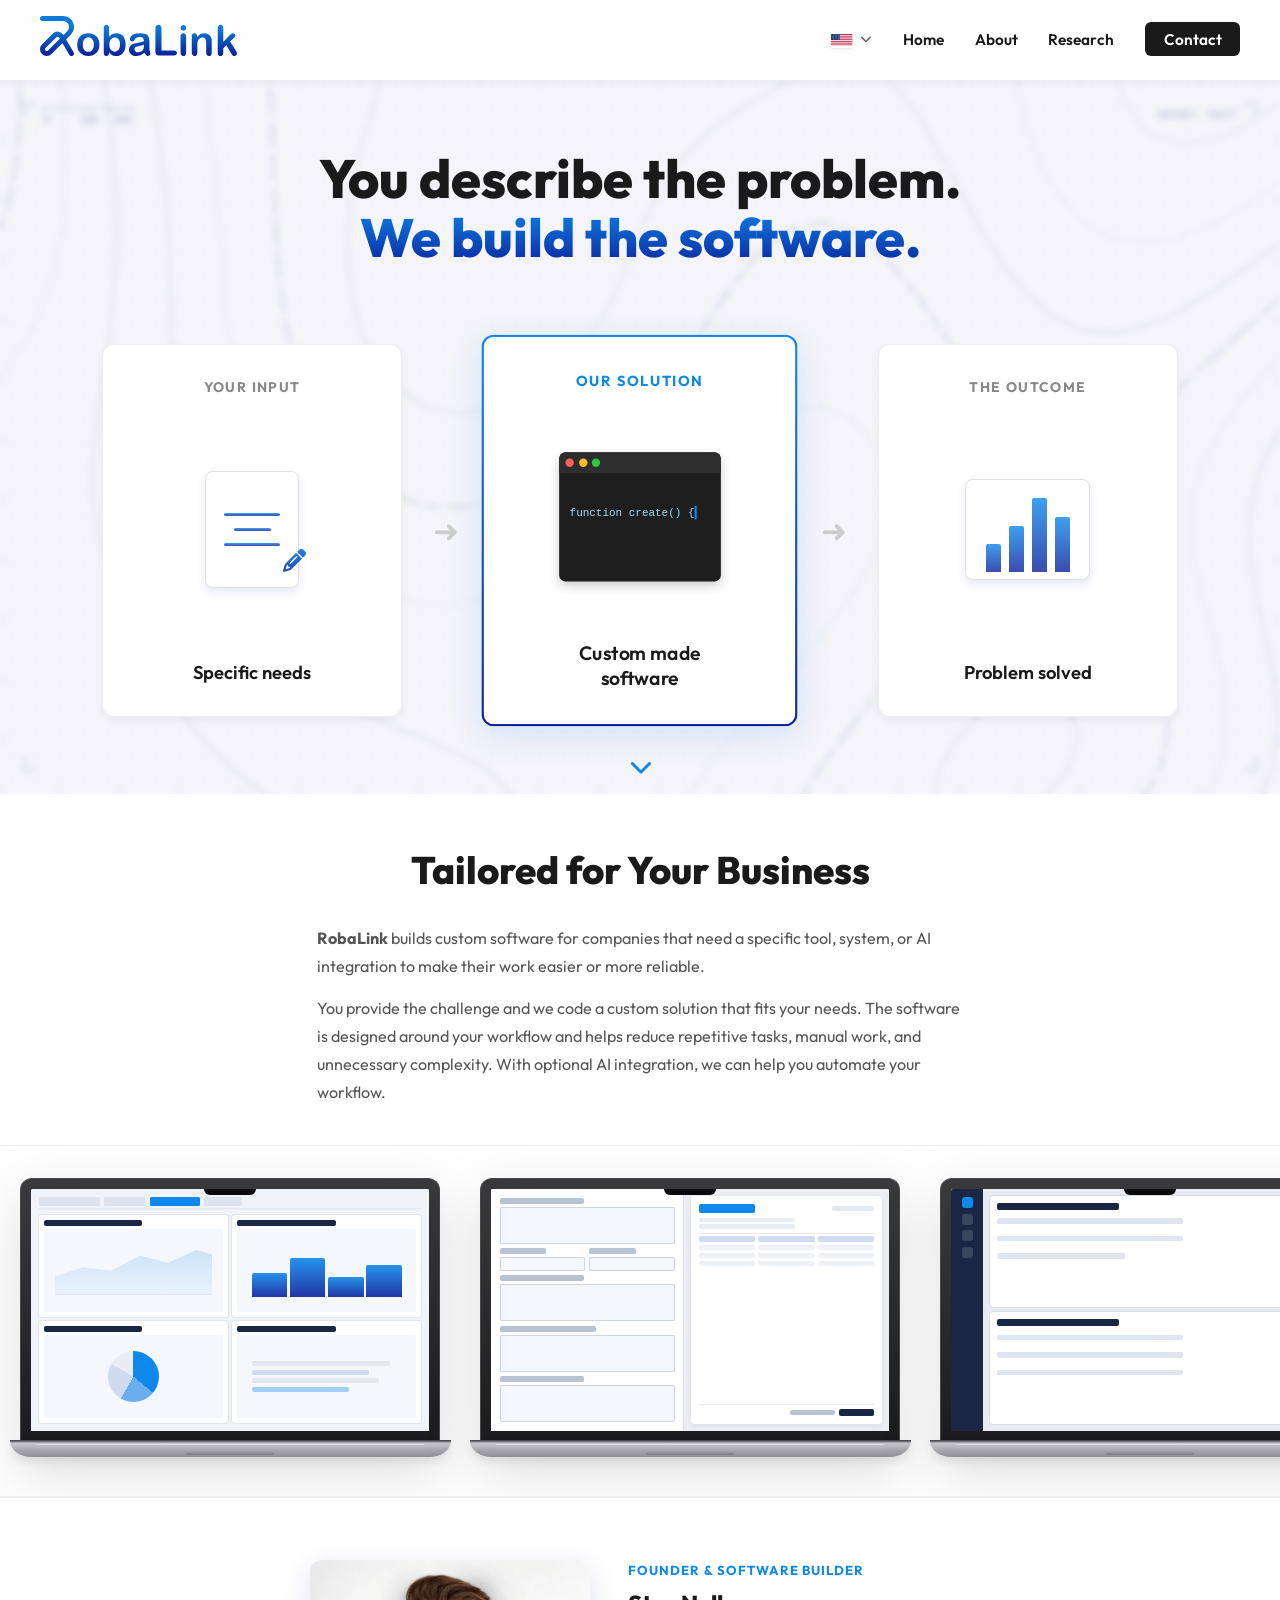
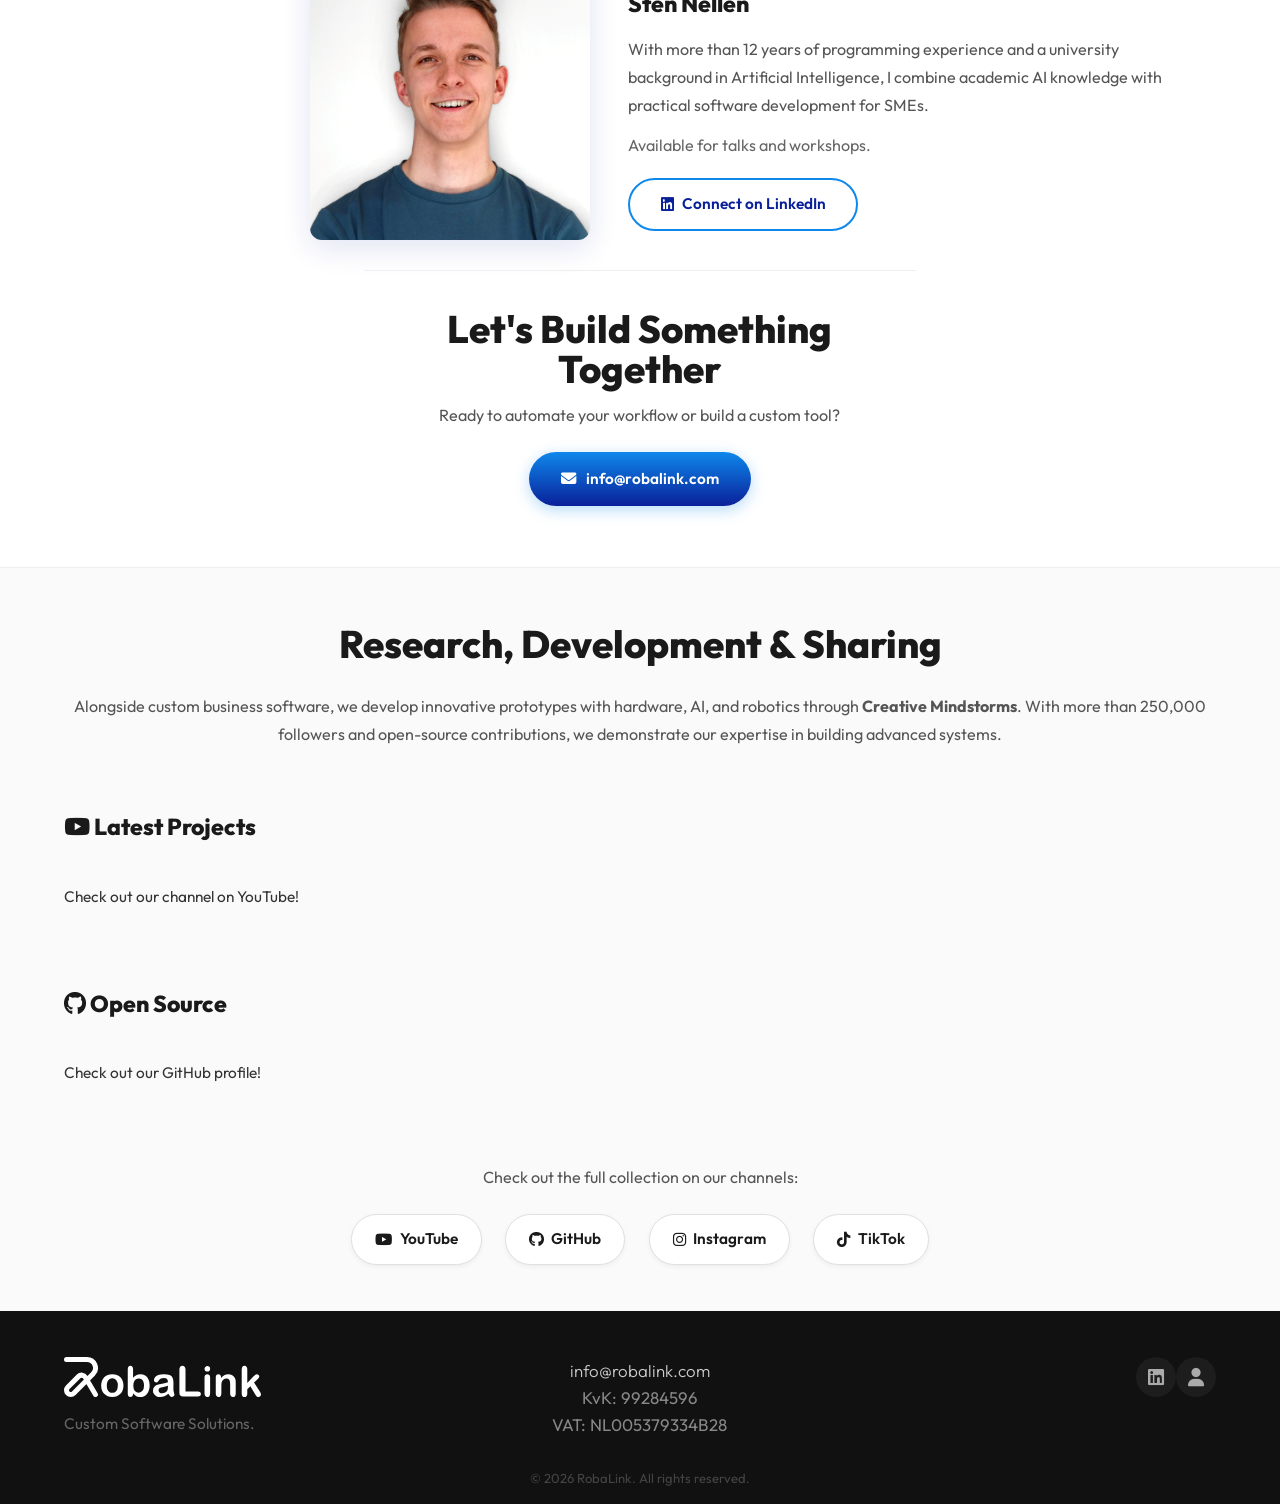
==== commit 00734aa0: "feat: Introduce Founder and Contact sections; update styles and translations" ====
--- a/index.html
+++ b/index.html
@@ -130,7 +130,6 @@
             <div class="container">
                 <header class="hero-header">
                     <h1 data-i18n="hero_title"></h1>
-                    <p class="hero-subtitle" data-i18n="hero_subtitle"></p>
                 </header>
 
                 <div class="pipeline">
@@ -374,6 +373,36 @@
             </figure>
         </template>
 
+        <!-- Founder + Contact -->
+        <section id="founder" class="founder-section">
+            <div class="container">
+                <div class="about-founder">
+                    <div class="about-photo">
+                        <img src="assets/headshot.webp" alt="" class="headshot" data-i18n-alt="about_headshot_alt">
+                    </div>
+                    <div class="about-bio">
+                        <p class="about-kicker" data-i18n="about_kicker"></p>
+                        <h3 class="about-name">Sten Nellen</h3>
+                        <p class="about-text" data-i18n="about_bio"></p>
+                        <p class="about-speaking" data-i18n="about_speaking"></p>
+                        <div class="about-actions">
+                            <a href="https://www.linkedin.com/in/sten-nellen-893992252/" target="_blank"
+                                rel="noopener noreferrer" class="btn about-linkedin">
+                                <i class="fab fa-linkedin"></i> <span data-i18n="about_linkedin"></span>
+                            </a>
+                        </div>
+                    </div>
+                </div>
+                <div id="contact-area" class="founder-contact">
+                    <h2 data-i18n="contact_title"></h2>
+                    <p data-i18n="contact_text"></p>
+                    <a href="mailto:info@robalink.com" class="btn btn-primary">
+                        <i class="fas fa-envelope"></i> info@robalink.com
+                    </a>
+                </div>
+            </div>
+        </section>
+
         <!-- Creative Mindstorms Showcase -->
         <section id="showcase" class="showcase-section">
             <div class="container">
@@ -416,43 +445,6 @@
             </div>
         </section>
 
-        <!-- About Section -->
-        <section id="founder" class="about-section">
-            <div class="container">
-                <div class="about-founder">
-                    <div class="about-photo">
-                        <img src="assets/headshot.webp" alt="" class="headshot" data-i18n-alt="about_headshot_alt">
-                    </div>
-                    <div class="about-bio">
-                        <p class="about-kicker" data-i18n="about_kicker"></p>
-                        <h3 class="about-name">Sten Nellen</h3>
-                        <p class="about-age" id="founder-age"></p>
-                        <p class="about-text" data-i18n="about_bio"></p>
-                        <p class="about-speaking" data-i18n="about_speaking"></p>
-                        <div class="about-actions">
-                            <a href="https://www.linkedin.com/in/sten-nellen-893992252/" target="_blank"
-                                rel="noopener noreferrer" class="btn about-linkedin">
-                                <i class="fab fa-linkedin"></i> <span data-i18n="about_linkedin"></span>
-                            </a>
-                        </div>
-                    </div>
-                </div>
-            </div>
-        </section>
-
-        <!-- Contact Section -->
-        <section id="contact-area" class="contact-section">
-            <div class="container text-center">
-                <h2 data-i18n="contact_title"></h2>
-                <div class="contact-card">
-                    <p data-i18n="contact_text"></p>
-                    <a href="mailto:info@robalink.com" class="btn btn-primary contact-btn">
-                        <i class="fas fa-envelope"></i> info@robalink.com
-                    </a>
-                </div>
-            </div>
-        </section>
-
     </main>
 
     <!-- Footer -->
--- a/css/style.css
+++ b/css/style.css
@@ -102,7 +102,7 @@
 /* Section typography (tailored, showcase, about, contact) */
 .tailored-section h2,
 .showcase-header h2,
-.contact-section h2 {
+.founder-contact h2 {
     font-size: var(--type-section-title);
     text-align: center;
     margin-bottom: 1.5rem;
@@ -112,8 +112,9 @@
     margin-bottom: 0.5rem;
 }
 
-.contact-section h2 {
-    margin-bottom: 2rem;
+.founder-contact h2 {
+    margin: 0 0 0.75rem;
+    line-height: 1.05;
 }
 
 .section-lead,
@@ -127,7 +128,7 @@
 .tailored-intro p,
 .about-text,
 .about-speaking,
-.contact-card p,
+.founder-contact p,
 .showcase-header .subtitle,
 .showcase-actions p,
 .repo-card p {
@@ -136,8 +137,7 @@
     line-height: var(--type-body-line);
 }
 
-.section-meta,
-.about-age {
+.section-meta {
     font-size: var(--type-meta);
     line-height: var(--type-body-line);
 }
@@ -171,7 +171,7 @@
 }
 
 .about-name {
-    margin: 0;
+    margin: 0 0 0.75rem;
 }
 
 a {
@@ -306,7 +306,8 @@
 
 .hero-header {
     text-align: center;
-    margin-bottom: 2.5rem;
+    margin-bottom: 5rem;
+    margin-top: 1.5rem;
     max-width: 50rem;
     margin-left: auto;
     margin-right: auto;
@@ -603,12 +604,41 @@
     margin-bottom: 0;
 }
 
-/* --- ABOUT SECTION --- */
-.about-section {
+/* --- FOUNDER + CONTACT --- */
+.founder-section {
+    --founder-divider-gap: 2.5rem;
     padding: 4rem 0;
     background: var(--white);
     border-top: 1px solid var(--border-color);
-    border-bottom: 1px solid var(--border-color);
+}
+
+.founder-contact {
+    max-width: 36rem;
+    margin: 0 auto;
+    padding-top: 0;
+    border-top: none;
+    text-align: center;
+    display: flex;
+    flex-direction: column;
+    align-items: center;
+}
+
+.founder-contact::before {
+    content: '';
+    width: 100%;
+    height: 1px;
+    background: var(--border-color);
+    margin-bottom: var(--founder-divider-gap);
+}
+
+.founder-contact p {
+    margin: 0 0 1.5rem;
+}
+
+.founder-contact .btn {
+    display: inline-flex;
+    align-items: center;
+    gap: 0.6rem;
 }
 
 .about-founder {
@@ -642,10 +672,6 @@
     margin: 0 0 0.35rem;
 }
 
-.about-age {
-    margin: 0.15rem 0 1rem;
-}
-
 .about-text {
     margin: 0 0 0.75rem;
 }
@@ -658,6 +684,7 @@
     display: flex;
     flex-wrap: wrap;
     gap: 0.75rem;
+    margin-bottom: var(--founder-divider-gap, 2.5rem);
 }
 
 .about-linkedin {
@@ -1556,6 +1583,7 @@
     color: var(--text-color);
     position: relative;
     box-shadow: none;
+    border-top: 1px solid var(--border-color);
 }
 
 .showcase-header {
@@ -1717,36 +1745,6 @@
     color: var(--white);
     border-color: transparent;
     transform: translateY(-3px);
-}
-
-/* --- CONTACT SECTION --- */
-.contact-section {
-    padding: 4rem 0;
-    text-align: center;
-    background: var(--white);
-    border-top: 1px solid var(--border-color);
-}
-
-.contact-card {
-    max-width: 600px;
-    margin: 0 auto;
-    padding: 2rem;
-    background: var(--gray-100);
-    border-radius: var(--border-radius-main);
-    box-shadow: 0 4px 15px rgba(0, 0, 0, 0.084);
-    outline: 2px solid var(--border-color);
-}
-
-.contact-card p {
-    margin-bottom: 2rem;
-}
-
-.contact-btn {
-    font-size: var(--type-section-lead);
-    padding: 1rem 3rem;
-    display: inline-flex;
-    align-items: center;
-    gap: 0.8rem;
 }
 
 /* --- FOOTER --- */
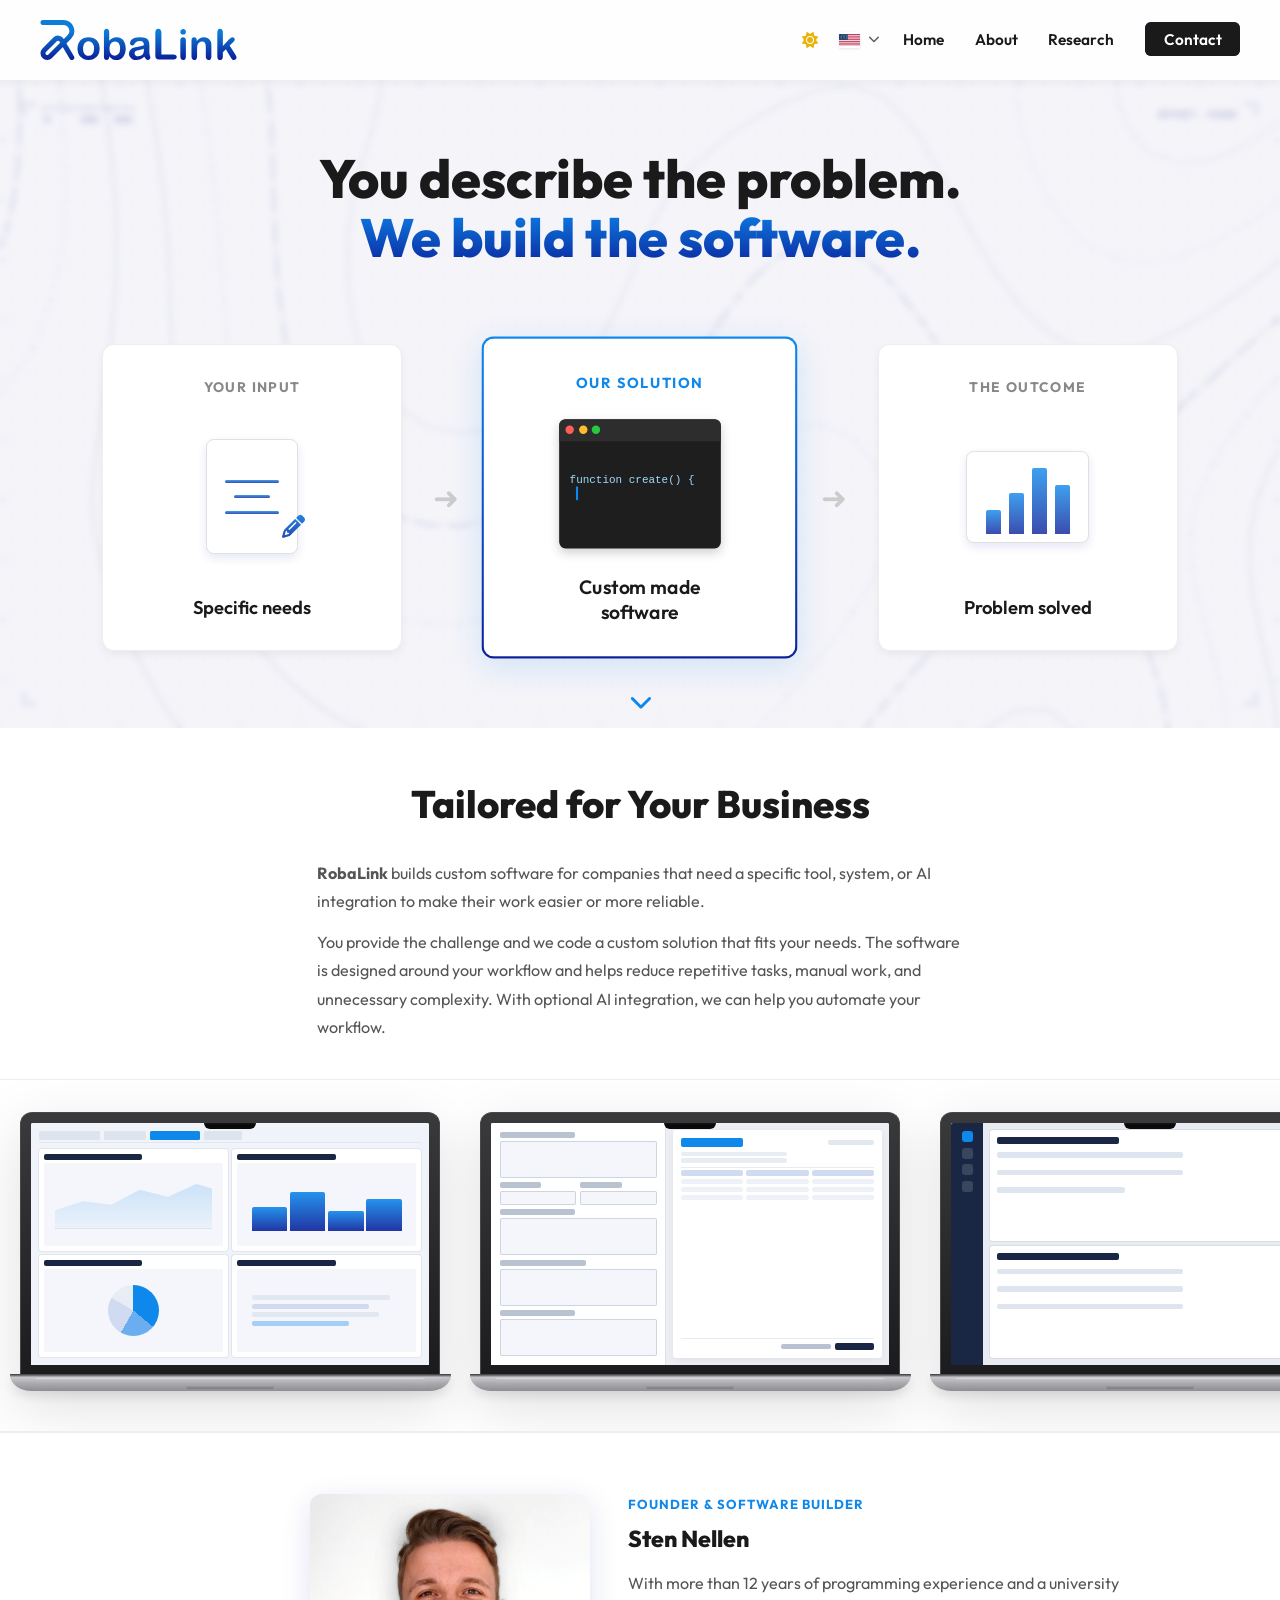
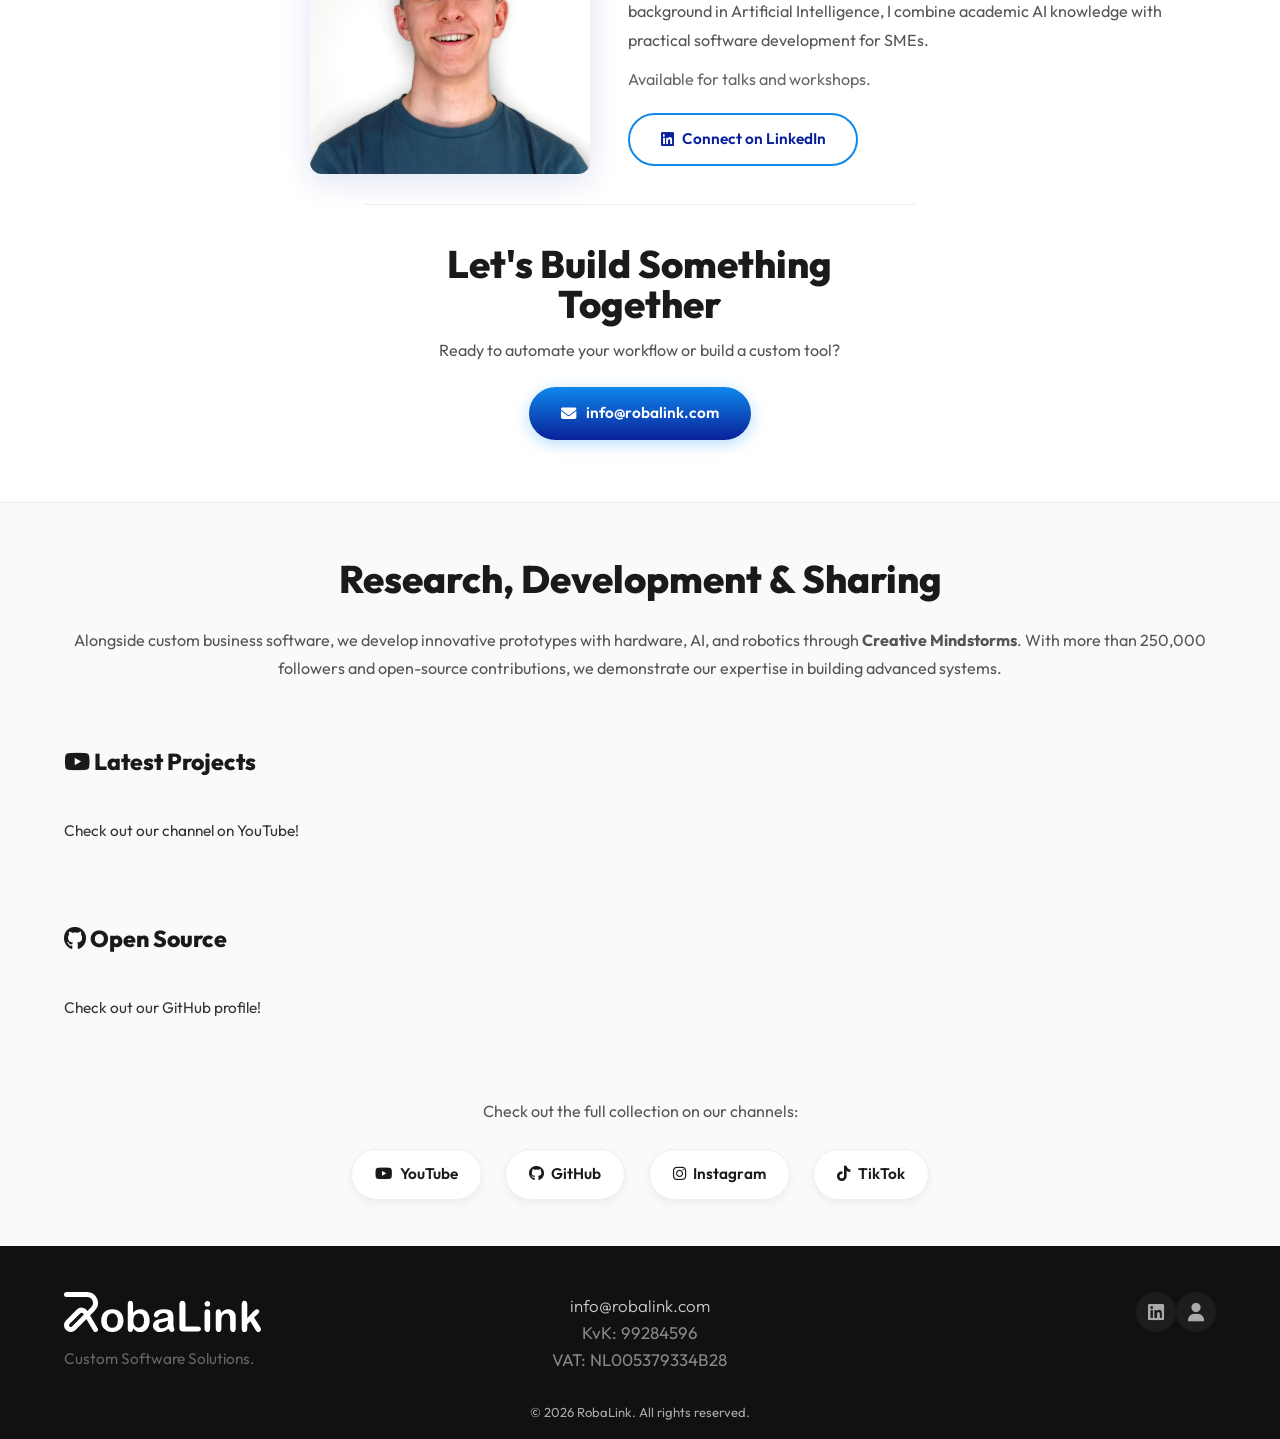
==== commit 6ad5d70f: "feat: Implement dark mode theme toggle and enhance UI styles for improved accessibility" ====
--- a/index.html
+++ b/index.html
@@ -38,6 +38,17 @@
             visibility: hidden;
         }
     </style>
+    <script>
+        (function () {
+            try {
+                var saved = localStorage.getItem('RobaLinkTheme');
+                var theme = saved === 'dark' ? 'dark' : 'light';
+                document.documentElement.setAttribute('data-theme', theme);
+            } catch (e) {
+                document.documentElement.setAttribute('data-theme', 'light');
+            }
+        })();
+    </script>
 </head>
 
 <body class="lang-loading">
@@ -93,8 +104,12 @@
                 <img src="assets/logo.svg" alt="RobaLink Logo">
             </a>
             <nav>
-                <ul class="nav-links">
-                    <li class="lang-switcher">
+                <div class="nav-controls">
+                    <button type="button" class="theme-toggle" aria-label="Switch to dark mode" data-i18n-aria="theme_to_dark">
+                        <i class="fas fa-moon theme-icon-dark" aria-hidden="true"></i>
+                        <i class="fas fa-sun theme-icon-light" aria-hidden="true"></i>
+                    </button>
+                    <div class="lang-switcher">
                         <button class="lang-toggle" aria-label="Change Language">
                             <svg class="flag-icon">
                                 <use href="#flag-us"></use>
@@ -111,7 +126,9 @@
                                         <use href="#flag-de"></use>
                                     </svg> Deutsch (DE)</button></li>
                         </ul>
-                    </li>
+                    </div>
+                </div>
+                <ul class="nav-links">
                     <li><a href="#hero" data-i18n="nav_home">Home</a></li>
                     <li><a href="#about" data-i18n="nav_about">About</a></li>
                     <li><a href="#showcase" data-i18n="nav_showcase">Creative Mindstorms</a></li>
@@ -178,7 +195,6 @@
                         <div class="label-top" data-i18n="hero_outcome_label"></div>
                         <div class="visual-container">
                             <div class="result-visual visual-box">
-                                <div class="shine"></div>
                                 <div class="bar" style="height: 30%"></div>
                                 <div class="bar" style="height: 50%"></div>
                                 <div class="bar" style="height: 80%"></div>
@@ -207,7 +223,9 @@
 
         <!-- Laptop UI showcase (horizontal drift on page scroll) -->
         <section id="laptop-showcase" class="laptop-showcase" aria-label="Software examples">
-            <div class="laptop-track" id="laptop-track"></div>
+            <div class="laptop-track-enter">
+                <div class="laptop-track" id="laptop-track"></div>
+            </div>
         </section>
 
         <template id="laptop-tpl-analytics">
@@ -378,7 +396,8 @@
             <div class="container">
                 <div class="about-founder">
                     <div class="about-photo">
-                        <img src="assets/headshot.webp" alt="" class="headshot" data-i18n-alt="about_headshot_alt">
+                        <img src="assets/headshot.webp" alt="" class="headshot headshot-light" data-i18n-alt="about_headshot_alt">
+                        <img src="assets/headshot-dark.webp" alt="" class="headshot headshot-dark" data-i18n-alt="about_headshot_alt">
                     </div>
                     <div class="about-bio">
                         <p class="about-kicker" data-i18n="about_kicker"></p>
--- a/css/style.css
+++ b/css/style.css
@@ -26,6 +26,15 @@
     --light-text: var(--white);
     --border-color: #eeeeee;
     --footer-bg: var(--black);
+    --surface: var(--white);
+    --surface-muted: var(--gray-50);
+    --muted-text: var(--gray-600);
+    --header-bg: rgba(255, 255, 255, 0.9);
+    --header-shadow: 0 2px 10px rgba(0, 0, 0, 0.05);
+    --card-shadow: 0 4px 8px rgba(0, 0, 0, 0.05);
+    --card-shadow-hover: 0 12px 24px rgba(0, 0, 0, 0.1);
+    --menu-hover-bg: var(--gray-50);
+    --btn-nav-bg: #1a1a1a;
 
     /* Gradients */
     --brand-gradient: linear-gradient(to top, var(--primary-color-dark), var(--primary-color-light));
@@ -50,13 +59,49 @@
     --box-shadow: 0 4px 10px rgba(var(--primary-color-dark-rgb), 0.1);
     --box-bg: var(--white);
 
+    color-scheme: light;
     font-family: 'Outfit', 'Segoe UI', sans-serif;
+}
+
+[data-theme="dark"] {
+    --bg-color: #0e1118;
+    --text-color: #d8dce6;
+    --secondary-color: #f0f2f7;
+    --border-color: #2a3142;
+    --footer-bg: #080a10;
+    --surface: #161b26;
+    --surface-muted: #12161f;
+    --muted-text: #9aa3b5;
+    --header-bg: rgba(14, 17, 24, 0.92);
+    --header-shadow: 0 2px 10px rgba(0, 0, 0, 0.35);
+    --card-shadow: 0 4px 12px rgba(0, 0, 0, 0.35);
+    --card-shadow-hover: 0 12px 28px rgba(0, 0, 0, 0.45);
+    --menu-hover-bg: rgba(255, 255, 255, 0.06);
+    --box-border: 1px solid var(--border-color);
+    --box-shadow: 0 4px 14px rgba(0, 0, 0, 0.4);
+    --box-bg: #1a2030;
+    --btn-nav-bg: var(--primary-color-light);
+    --gray-300: #3a4256;
+    --gray-400: #7a8499;
+    --gray-500: #8b95a8;
+    --gray-600: #9aa3b5;
+    --gray-700: #aeb6c6;
+    --gray-800: #c5cbd6;
+
+    color-scheme: dark;
+}
+
+*,
+*::before,
+*::after {
+    box-sizing: border-box;
 }
 
 html {
     scroll-behavior: smooth;
     font-size: clamp(14px, 1.2vw, 18px);
     scroll-padding-top: calc(var(--header-height) + 1rem);
+    overflow-x: clip;
 }
 
 body {
@@ -64,7 +109,7 @@
     background-color: var(--bg-color);
     color: var(--text-color);
     line-height: 1.6;
-    overflow-x: hidden;
+    overflow-x: clip;
     position: relative;
 }
 
@@ -187,8 +232,9 @@
 }
 
 .container {
-    width: 90%;
-    max-width: var(--container-width);
+    /* +2rem keeps the pre-border-box content width (padding used to sit outside width) */
+    width: calc(90% + 2rem);
+    max-width: calc(var(--container-width) + 2rem);
     margin: 0 auto;
     padding: 0 1rem;
 }
@@ -236,27 +282,61 @@
 
 /* --- HEADER & NAV --- */
 #main-header {
-    background: rgba(255, 255, 255, 0.9);
+    background: var(--header-bg);
     backdrop-filter: blur(10px);
-    position: sticky;
+    -webkit-backdrop-filter: blur(10px);
+    position: fixed;
     top: 0;
+    left: 0;
+    right: 0;
+    width: 100%;
+    max-width: 100%;
     z-index: 1000;
-    box-shadow: 0 2px 10px rgba(0, 0, 0, 0.05);
+    box-shadow: var(--header-shadow);
     height: var(--header-height);
     display: flex;
     align-items: center;
 }
 
+main {
+    padding-top: var(--header-height);
+}
+
 .header-container {
     display: flex;
     justify-content: space-between;
     align-items: center;
+    gap: 0.75rem;
     width: 100%;
+    min-width: 0;
+}
+
+.logo {
+    flex: 0 1 auto;
+    min-width: 0;
 }
 
 .logo img {
-    height: 40px;
+    display: block;
+    max-height: 40px;
     width: auto;
+    height: auto;
+    max-width: 100%;
+    object-fit: contain;
+    object-position: left center;
+}
+
+nav {
+    display: flex;
+    align-items: center;
+    gap: 1.5rem;
+    flex: 0 0 auto;
+}
+
+.nav-controls {
+    display: flex;
+    align-items: center;
+    gap: 1rem;
 }
 
 .nav-links {
@@ -277,20 +357,22 @@
 
 .btn-nav {
     padding: 0.5rem 1.2rem;
-    background: var(--secondary-color);
-    color: white !important;
+    color: #fff !important;
     border-radius: 6px;
+    background-image: var(--brand-gradient);
+    box-shadow: inset 0 0 0 100vmax var(--btn-nav-bg);
+    transition: box-shadow 0.3s ease;
 }
 
 .btn-nav:hover {
-    background: var(--brand-gradient);
-    color: white;
+    box-shadow: inset 0 0 0 100vmax transparent;
 }
 
 .mobile-menu-btn {
     display: none;
     font-size: 1.5rem;
     cursor: pointer;
+    color: var(--secondary-color);
 }
 
 /* --- HERO SECTION --- */
@@ -344,9 +426,9 @@
 
 /* Card Component */
 .card {
-    background: var(--white);
+    background: var(--box-bg);
     border-radius: var(--border-radius-main);
-    box-shadow: 0 4px 8px rgba(0, 0, 0, 0.05);
+    box-shadow: var(--card-shadow);
     border: 1px solid var(--border-color);
     padding: 2rem;
     flex: 1;
@@ -362,13 +444,13 @@
 
 .card:hover {
     transform: translateY(-0.5rem);
-    box-shadow: 0 12px 24px rgba(0, 0, 0, 0.1);
+    box-shadow: var(--card-shadow-hover);
     z-index: 2;
 }
 
 .card.outstanding {
     border: 2px solid transparent;
-    background: linear-gradient(var(--white), var(--white)) padding-box, var(--brand-gradient) border-box;
+    background: linear-gradient(var(--box-bg), var(--box-bg)) padding-box, var(--brand-gradient) border-box;
     box-shadow: 0 8px 30px rgba(var(--primary-color-light-rgb), 0.15);
     transform: scale(1.05);
 }
@@ -383,7 +465,7 @@
     text-transform: uppercase;
     letter-spacing: 0.1em;
     font-weight: 700;
-    color: var(--gray-600);
+    color: var(--muted-text);
     margin-bottom: 1rem;
     text-align: center;
 }
@@ -547,13 +629,6 @@
     animation: rise 1s ease-out forwards;
 }
 
-.shine {
-    position: absolute;
-    inset: 0;
-    background: linear-gradient(90deg, transparent, rgba(255, 255, 255, 0.8), transparent);
-    animation: shine 3s infinite;
-}
-
 /* Arrow Between Cards */
 .arrow-container {
     display: flex;
@@ -582,7 +657,7 @@
 /* --- TAILORED INTRO (between hero and laptop showcase) --- */
 .tailored-section {
     padding: 3rem 0 2.5rem;
-    background: var(--white);
+    background: var(--surface);
     border-bottom: 1px solid var(--border-color);
 }
 
@@ -608,7 +683,7 @@
 .founder-section {
     --founder-divider-gap: 2.5rem;
     padding: 4rem 0;
-    background: var(--white);
+    background: var(--surface);
     border-top: 1px solid var(--border-color);
 }
 
@@ -655,12 +730,25 @@
     overflow: hidden;
     box-shadow: 0 8px 30px rgba(var(--primary-color-dark-rgb), 0.12);
     aspect-ratio: 1;
+    position: relative;
 }
 
 .about-photo .headshot {
     width: 100%;
     height: 100%;
     object-fit: cover;
+    display: block;
+}
+
+.about-photo .headshot-dark {
+    display: none;
+}
+
+[data-theme="dark"] .about-photo .headshot-light {
+    display: none;
+}
+
+[data-theme="dark"] .about-photo .headshot-dark {
     display: block;
 }
 
@@ -716,10 +804,62 @@
     --laptop-radius-inner: calc(var(--laptop-u) * 0.2);
     --laptop-radius-md: calc(var(--laptop-u) * 0.3);
     --laptop-stroke: max(1px, calc(var(--laptop-u) * 0.1));
+    --mock-screen: #f5f7fb;
+    --mock-page: #f0f4fa;
+    --mock-page-2: #eceef3;
+    --mock-page-3: #e8ebf2;
+    --mock-card: #ffffff;
+    --mock-border: #e2e8f0;
+    --mock-border-2: #dde2ec;
+    --mock-muted: #dde4ee;
+    --mock-muted-2: #dfe5ef;
+    --mock-muted-3: #d0daf0;
+    --mock-label: #b8c2d0;
+    --mock-input: #f4f6fb;
+    --mock-input-border: #cdd5e0;
+    --mock-soft: #e8edf4;
+    --mock-soft-2: #eef2f8;
+    --mock-ink: #1a2744;
+    --mock-ink-mid: #2d4060;
+    --mock-toggle: #c4ccd8;
+    --mock-clip-a: #c8d8f0;
+    --mock-wave-a: #a8c8e8;
+    --mock-accent: #6baef0;
+    --mock-status-ok: #d4edda;
+    --mock-status-warn: #fff3cd;
+    --mock-shadow: rgba(0, 0, 0, 0.06);
+    --mock-knob: #ffffff;
     padding: calc(var(--laptop-u) * 3.2) 0 calc(var(--laptop-u) * 4);
     overflow: hidden;
-    background: var(--white);
+    background: var(--surface);
     border-bottom: var(--laptop-stroke) solid var(--border-color);
+}
+
+[data-theme="dark"] .laptop-showcase {
+    --mock-screen: #0f131a;
+    --mock-page: #141923;
+    --mock-page-2: #161b26;
+    --mock-page-3: #12161f;
+    --mock-card: #1c2330;
+    --mock-border: #2a3344;
+    --mock-border-2: #2a3344;
+    --mock-muted: #2e3848;
+    --mock-muted-2: #343e50;
+    --mock-muted-3: #3a465a;
+    --mock-label: #5a6a82;
+    --mock-input: #151a24;
+    --mock-input-border: #3a465a;
+    --mock-soft: #252d3c;
+    --mock-soft-2: #2a3344;
+    --mock-ink: #7eb0f0;
+    --mock-ink-mid: #4a6a9a;
+    --mock-toggle: #3a465a;
+    --mock-clip-a: #2a4060;
+    --mock-wave-a: #3a6090;
+    --mock-accent: #4a8fd4;
+    --mock-status-ok: #1e3d2a;
+    --mock-status-warn: #3d3518;
+    --mock-shadow: rgba(0, 0, 0, 0.35);
 }
 
 .laptop-track {
@@ -727,6 +867,24 @@
     align-items: flex-end;
     width: max-content;
     will-change: transform;
+}
+
+@media (prefers-reduced-motion: no-preference) {
+    .laptop-track-enter {
+        animation: laptop-enter 1s cubic-bezier(0.22, 1, 0.36, 1) both;
+    }
+}
+
+@keyframes laptop-enter {
+    from {
+        opacity: 0;
+        transform: translateX(12vw);
+    }
+
+    to {
+        opacity: 1;
+        transform: translateX(0);
+    }
 }
 
 .laptop {
@@ -782,7 +940,7 @@
     min-height: 0;
     border-radius: var(--laptop-radius-inner) var(--laptop-radius-inner) 0 0;
     overflow: hidden;
-    background: #f5f7fb;
+    background: var(--mock-screen);
 }
 
 .laptop-base {
@@ -838,7 +996,7 @@
 /* 1. Analytics dashboard */
 .laptop-showcase .ui-analytics {
     flex-direction: column;
-    background: #f0f4fa;
+    background: var(--mock-page);
     padding: calc(var(--laptop-u) * 0.8);
     gap: calc(var(--laptop-u) * 0.6);
     min-height: 0;
@@ -850,14 +1008,14 @@
     flex-shrink: 0;
     align-items: center;
     padding-bottom: calc(var(--laptop-u) * 0.2);
-    border-bottom: var(--laptop-stroke) solid #e2e8f0;
+    border-bottom: var(--laptop-stroke) solid var(--mock-border);
 }
 
 .laptop-showcase .ui-analytics .ui-nav span {
     display: block;
     height: calc(var(--laptop-u) * 0.9);
     border-radius: calc(var(--laptop-u) * 0.15);
-    background: #dde4ee;
+    background: var(--mock-muted);
 }
 
 .laptop-showcase .ui-analytics .ui-nav span:nth-child(1) { width: 16%; }
@@ -886,8 +1044,8 @@
     gap: calc(var(--laptop-u) * 0.35);
     padding: calc(var(--laptop-u) * 0.5);
     border-radius: var(--laptop-radius-md);
-    background: var(--white);
-    box-shadow: 0 0 0 var(--laptop-stroke) rgba(0, 0, 0, 0.06);
+    background: var(--mock-card);
+    box-shadow: 0 0 0 var(--laptop-stroke) var(--mock-shadow);
     overflow: hidden;
 }
 
@@ -897,7 +1055,7 @@
     height: calc(var(--laptop-u) * 0.55);
     flex-shrink: 0;
     border-radius: var(--laptop-radius-inner);
-    background: #1a2744;
+    background: var(--mock-ink);
 }
 
 .laptop-showcase .ui-analytics .ui-viz {
@@ -908,7 +1066,7 @@
 }
 
 .laptop-showcase .ui-analytics .ui-viz-line {
-    background: #f4f7fb;
+    background: var(--mock-input);
     position: relative;
 }
 
@@ -927,7 +1085,7 @@
     right: 6%;
     bottom: 20%;
     height: var(--laptop-stroke);
-    background: #dde4ee;
+    background: var(--mock-muted);
 }
 
 .laptop-showcase .ui-analytics .ui-viz-bar {
@@ -935,7 +1093,7 @@
     align-items: flex-end;
     gap: calc(var(--laptop-u) * 0.25);
     padding: 8%;
-    background: #f4f7fb;
+    background: var(--mock-input);
 }
 
 .laptop-showcase .ui-analytics .ui-viz-bar span {
@@ -951,7 +1109,7 @@
     container-type: size;
     display: grid;
     place-items: center;
-    background: #f4f7fb;
+    background: var(--mock-input);
     padding: 6%;
     box-sizing: border-box;
 }
@@ -963,11 +1121,11 @@
     border-radius: 50%;
     background: conic-gradient(
         var(--primary-color-light) 0deg 130deg,
-        #6baef0 130deg 210deg,
-        #d0daf0 210deg 300deg,
-        #e8edf4 300deg 360deg
+        var(--mock-accent) 130deg 210deg,
+        var(--mock-muted-3) 210deg 300deg,
+        var(--mock-soft) 300deg 360deg
     );
-    box-shadow: inset 0 0 0 20% #f4f7fb;
+    box-shadow: inset 0 0 0 20% var(--mock-input);
 }
 
 .laptop-showcase .ui-analytics .ui-viz-list {
@@ -976,24 +1134,24 @@
     justify-content: center;
     gap: calc(var(--laptop-u) * 0.35);
     padding: 8%;
-    background: #f4f7fb;
+    background: var(--mock-input);
 }
 
 .laptop-showcase .ui-analytics .ui-viz-list span {
     display: block;
     height: calc(var(--laptop-u) * 0.5);
     border-radius: var(--laptop-radius-inner);
-    background: #e2e8f0;
+    background: var(--mock-border);
 }
 
 .laptop-showcase .ui-analytics .ui-viz-list span:nth-child(1) { width: 92%; }
-.laptop-showcase .ui-analytics .ui-viz-list span:nth-child(2) { width: 78%; background: #d0daf0; }
+.laptop-showcase .ui-analytics .ui-viz-list span:nth-child(2) { width: 78%; background: var(--mock-muted-3); }
 .laptop-showcase .ui-analytics .ui-viz-list span:nth-child(3) { width: 85%; }
 .laptop-showcase .ui-analytics .ui-viz-list span:nth-child(4) { width: 65%; background: var(--primary-color-light); opacity: 0.35; }
 
 /* 2. Invoice editor */
 .laptop-showcase .ui-invoice {
-    background: #eceef3;
+    background: var(--mock-page-2);
 }
 
 .laptop-showcase .ui-invoice .ui-form {
@@ -1004,8 +1162,8 @@
     justify-content: space-between;
     gap: calc(var(--laptop-u) * 0.45);
     padding: calc(var(--laptop-u) * 0.85);
-    border-right: var(--laptop-stroke) solid #dde2ec;
-    background: var(--white);
+    border-right: var(--laptop-stroke) solid var(--mock-border-2);
+    background: var(--mock-card);
     overflow: hidden;
 }
 
@@ -1034,7 +1192,7 @@
     height: calc(var(--laptop-u) * 0.6);
     flex-shrink: 0;
     border-radius: var(--laptop-radius-inner);
-    background: #b8c2d0;
+    background: var(--mock-label);
 }
 
 .laptop-showcase .ui-invoice .ui-label.short {
@@ -1046,8 +1204,8 @@
     flex: 1;
     min-height: calc(var(--laptop-u) * 1.35);
     border-radius: var(--laptop-radius-inner);
-    background: #f4f6fb;
-    box-shadow: inset 0 0 0 var(--laptop-stroke) #cdd5e0;
+    background: var(--mock-input);
+    box-shadow: inset 0 0 0 var(--laptop-stroke) var(--mock-input-border);
 }
 
 .laptop-showcase .ui-invoice .ui-input.lg {
@@ -1074,8 +1232,8 @@
     gap: calc(var(--laptop-u) * 0.45);
     padding: calc(var(--laptop-u) * 0.8);
     border-radius: var(--laptop-radius-md);
-    background: var(--white);
-    box-shadow: 0 calc(var(--laptop-u) * 0.15) calc(var(--laptop-u) * 0.6) rgba(0, 0, 0, 0.08);
+    background: var(--mock-card);
+    box-shadow: 0 calc(var(--laptop-u) * 0.15) calc(var(--laptop-u) * 0.6) var(--mock-shadow);
     overflow: hidden;
 }
 
@@ -1097,7 +1255,7 @@
     width: 24%;
     height: calc(var(--laptop-u) * 0.55);
     border-radius: var(--laptop-radius-inner);
-    background: #e2e8f0;
+    background: var(--mock-border);
 }
 
 .laptop-showcase .ui-invoice .ui-doc-meta {
@@ -1112,7 +1270,7 @@
     width: 55%;
     height: calc(var(--laptop-u) * 0.45);
     border-radius: var(--laptop-radius-inner);
-    background: #e8edf4;
+    background: var(--mock-soft);
 }
 
 .laptop-showcase .ui-invoice .ui-doc-lines {
@@ -1122,7 +1280,7 @@
     flex-direction: column;
     gap: calc(var(--laptop-u) * 0.3);
     padding-top: calc(var(--laptop-u) * 0.2);
-    border-top: var(--laptop-stroke) solid #e8ebf2;
+    border-top: var(--laptop-stroke) solid var(--mock-page-3);
 }
 
 .laptop-showcase .ui-invoice .ui-doc-line {
@@ -1135,12 +1293,12 @@
     flex: 1;
     height: calc(var(--laptop-u) * 0.5);
     border-radius: var(--laptop-radius-inner);
-    background: #eef2f8;
+    background: var(--mock-soft-2);
 }
 
 .laptop-showcase .ui-invoice .ui-doc-line.head span {
     height: calc(var(--laptop-u) * 0.55);
-    background: #d0daf0;
+    background: var(--mock-muted-3);
 }
 
 .laptop-showcase .ui-invoice .ui-doc-total {
@@ -1150,26 +1308,26 @@
     gap: calc(var(--laptop-u) * 0.4);
     flex-shrink: 0;
     padding-top: calc(var(--laptop-u) * 0.35);
-    border-top: var(--laptop-stroke) solid #e8ebf2;
+    border-top: var(--laptop-stroke) solid var(--mock-page-3);
 }
 
 .laptop-showcase .ui-invoice .ui-doc-total span:first-child {
     width: 26%;
     height: calc(var(--laptop-u) * 0.5);
     border-radius: var(--laptop-radius-inner);
-    background: #b8c2d0;
+    background: var(--mock-label);
 }
 
 .laptop-showcase .ui-invoice .ui-doc-total span:last-child {
     width: 20%;
     height: calc(var(--laptop-u) * 0.7);
     border-radius: var(--laptop-radius-inner);
-    background: #1a2744;
+    background: var(--mock-ink);
 }
 
 /* 3. Control panel */
 .laptop-showcase .ui-controlpanel {
-    background: #e8ebf2;
+    background: var(--mock-page-3);
 }
 
 .laptop-showcase .ui-controlpanel .ui-cp-nav {
@@ -1180,7 +1338,7 @@
     align-items: center;
     gap: calc(var(--laptop-u) * 0.55);
     padding: calc(var(--laptop-u) * 0.8) 0;
-    background: #1a2744;
+    background: var(--mock-ink);
 }
 
 .laptop-showcase .ui-controlpanel .ui-cp-nav span {
@@ -1213,8 +1371,8 @@
     gap: calc(var(--laptop-u) * 0.45);
     padding: calc(var(--laptop-u) * 0.7);
     border-radius: var(--laptop-radius-md);
-    background: var(--white);
-    box-shadow: 0 0 0 var(--laptop-stroke) rgba(0, 0, 0, 0.06);
+    background: var(--mock-card);
+    box-shadow: 0 0 0 var(--laptop-stroke) var(--mock-shadow);
 }
 
 .laptop-showcase .ui-controlpanel .ui-cp-heading {
@@ -1223,7 +1381,7 @@
     height: calc(var(--laptop-u) * 0.7);
     flex-shrink: 0;
     border-radius: var(--laptop-radius-inner);
-    background: #1a2744;
+    background: var(--mock-ink);
 }
 
 .laptop-showcase .ui-controlpanel .ui-cp-row {
@@ -1241,7 +1399,7 @@
     max-width: 55%;
     height: calc(var(--laptop-u) * 0.55);
     border-radius: var(--laptop-radius-inner);
-    background: #dfe5ef;
+    background: var(--mock-muted-2);
 }
 
 .laptop-showcase .ui-controlpanel .ui-cp-label.short {
@@ -1254,7 +1412,7 @@
     height: calc(var(--laptop-u) * 0.95);
     flex-shrink: 0;
     border-radius: 999px;
-    background: #c4ccd8;
+    background: var(--mock-toggle);
     position: relative;
 }
 
@@ -1271,8 +1429,8 @@
     width: calc(var(--laptop-u) * 0.7);
     height: calc(var(--laptop-u) * 0.7);
     border-radius: 50%;
-    background: var(--white);
-    box-shadow: 0 0 0 var(--laptop-stroke) rgba(0, 0, 0, 0.08);
+    background: var(--mock-knob);
+    box-shadow: 0 0 0 var(--laptop-stroke) var(--mock-shadow);
 }
 
 .laptop-showcase .ui-controlpanel .ui-cp-toggle.on::after {
@@ -1287,7 +1445,7 @@
     height: calc(var(--laptop-u) * 0.45);
     flex-shrink: 0;
     border-radius: 999px;
-    background: #e2e8f0;
+    background: var(--mock-border);
 }
 
 .laptop-showcase .ui-controlpanel .ui-cp-slider-fill {
@@ -1308,7 +1466,7 @@
     width: calc(var(--laptop-u) * 0.85);
     height: calc(var(--laptop-u) * 0.85);
     border-radius: 50%;
-    background: var(--white);
+    background: var(--mock-knob);
     box-shadow: 0 0 0 var(--laptop-stroke) rgba(0, 0, 0, 0.12);
 }
 
@@ -1318,8 +1476,8 @@
     height: calc(var(--laptop-u) * 1.1);
     flex-shrink: 0;
     border-radius: var(--laptop-radius-inner);
-    background: #f4f6fb;
-    box-shadow: inset 0 0 0 var(--laptop-stroke) #cdd5e0;
+    background: var(--mock-input);
+    box-shadow: inset 0 0 0 var(--laptop-stroke) var(--mock-input-border);
 }
 
 .laptop-showcase .ui-controlpanel .ui-cp-status {
@@ -1331,19 +1489,19 @@
 }
 
 .laptop-showcase .ui-controlpanel .ui-cp-status.ok {
-    background: #d4edda;
+    background: var(--mock-status-ok);
     box-shadow: inset 0 0 0 calc(var(--laptop-u) * 0.15) #3a9d5c;
 }
 
 .laptop-showcase .ui-controlpanel .ui-cp-status.warn {
-    background: #fff3cd;
+    background: var(--mock-status-warn);
     box-shadow: inset 0 0 0 calc(var(--laptop-u) * 0.15) #d4a017;
 }
 
 /* 4. Video editor */
 .laptop-showcase .ui-broadcast {
     flex-direction: column;
-    background: #eceef3;
+    background: var(--mock-page-2);
     min-height: 0;
     gap: calc(var(--laptop-u) * 0.35);
     padding: calc(var(--laptop-u) * 0.4);
@@ -1357,15 +1515,15 @@
     flex-shrink: 0;
     padding: calc(var(--laptop-u) * 0.3) calc(var(--laptop-u) * 0.4);
     border-radius: var(--laptop-radius-inner);
-    background: var(--white);
-    box-shadow: 0 0 0 var(--laptop-stroke) rgba(0, 0, 0, 0.06);
+    background: var(--mock-card);
+    box-shadow: 0 0 0 var(--laptop-stroke) var(--mock-shadow);
 }
 
 .laptop-showcase .ui-broadcast .ui-edit-bar > span:not(.ui-edit-time):not(.ui-edit-transport) {
     display: block;
     height: calc(var(--laptop-u) * 0.55);
     border-radius: var(--laptop-radius-inner);
-    background: #dfe5ef;
+    background: var(--mock-muted-2);
 }
 
 .laptop-showcase .ui-broadcast .ui-edit-bar > span:nth-child(1) { width: 7%; }
@@ -1377,8 +1535,8 @@
     height: calc(var(--laptop-u) * 0.55);
     margin-left: calc(var(--laptop-u) * 0.2);
     border-radius: var(--laptop-radius-inner);
-    background: #f4f6fb;
-    box-shadow: inset 0 0 0 var(--laptop-stroke) #cdd5e0;
+    background: var(--mock-input);
+    box-shadow: inset 0 0 0 var(--laptop-stroke) var(--mock-input-border);
 }
 
 .laptop-showcase .ui-broadcast .ui-edit-transport {
@@ -1398,7 +1556,7 @@
     margin: calc(var(--laptop-u) * 0.32) 0 0 calc(var(--laptop-u) * 0.42);
     border-style: solid;
     border-width: calc(var(--laptop-u) * 0.22) 0 calc(var(--laptop-u) * 0.22) calc(var(--laptop-u) * 0.36);
-    border-color: transparent transparent transparent var(--white);
+    border-color: transparent transparent transparent var(--mock-knob);
 }
 
 .laptop-showcase .ui-broadcast .ui-edit-upper {
@@ -1417,8 +1575,8 @@
     gap: calc(var(--laptop-u) * 0.35);
     padding: calc(var(--laptop-u) * 0.4);
     border-radius: var(--laptop-radius-md);
-    background: var(--white);
-    box-shadow: 0 0 0 var(--laptop-stroke) rgba(0, 0, 0, 0.06);
+    background: var(--mock-card);
+    box-shadow: 0 0 0 var(--laptop-stroke) var(--mock-shadow);
     overflow: hidden;
 }
 
@@ -1428,7 +1586,7 @@
     height: calc(var(--laptop-u) * 0.5);
     flex-shrink: 0;
     border-radius: var(--laptop-radius-inner);
-    background: #1a2744;
+    background: var(--mock-ink);
 }
 
 .laptop-showcase .ui-broadcast .ui-edit-clips {
@@ -1443,8 +1601,8 @@
 .laptop-showcase .ui-broadcast .ui-edit-clips span {
     aspect-ratio: 16 / 10;
     border-radius: var(--laptop-radius-inner);
-    background: linear-gradient(145deg, #c8d8f0, #dfe5ef);
-    box-shadow: inset 0 0 0 var(--laptop-stroke) #cdd5e0;
+    background: linear-gradient(145deg, var(--mock-clip-a), var(--mock-muted-2));
+    box-shadow: inset 0 0 0 var(--laptop-stroke) var(--mock-input-border);
 }
 
 .laptop-showcase .ui-broadcast .ui-edit-monitor {
@@ -1452,23 +1610,23 @@
     min-width: 0;
     padding: calc(var(--laptop-u) * 0.35);
     border-radius: var(--laptop-radius-md);
-    background: var(--white);
-    box-shadow: 0 0 0 var(--laptop-stroke) rgba(0, 0, 0, 0.06);
+    background: var(--mock-card);
+    box-shadow: 0 0 0 var(--laptop-stroke) var(--mock-shadow);
 }
 
 .laptop-showcase .ui-broadcast .ui-edit-preview {
     width: 100%;
     height: 100%;
     border-radius: var(--laptop-radius-inner);
-    background: linear-gradient(160deg, #1a2744 0%, #2d4060 50%, #1a2744 100%);
+    background: linear-gradient(160deg, var(--mock-ink) 0%, var(--mock-ink-mid) 50%, var(--mock-ink) 100%);
 }
 
 .laptop-showcase .ui-broadcast .ui-edit-inspector span:not(.ui-edit-heading) {
     display: block;
     height: calc(var(--laptop-u) * 0.5);
     border-radius: var(--laptop-radius-inner);
-    background: #f4f6fb;
-    box-shadow: inset 0 0 0 var(--laptop-stroke) #dde2ec;
+    background: var(--mock-input);
+    box-shadow: inset 0 0 0 var(--laptop-stroke) var(--mock-border-2);
 }
 
 .laptop-showcase .ui-broadcast .ui-edit-inspector span:nth-of-type(2) { width: 88%; }
@@ -1484,8 +1642,8 @@
     gap: calc(var(--laptop-u) * 0.2);
     padding: calc(var(--laptop-u) * 0.3);
     border-radius: var(--laptop-radius-md);
-    background: #f4f6fb;
-    box-shadow: inset 0 0 0 var(--laptop-stroke) #dde2ec;
+    background: var(--mock-input);
+    box-shadow: inset 0 0 0 var(--laptop-stroke) var(--mock-border-2);
     overflow: hidden;
 }
 
@@ -1496,8 +1654,8 @@
     border-radius: var(--laptop-radius-inner);
     background: repeating-linear-gradient(
         90deg,
-        #dfe5ef 0,
-        #dfe5ef calc(var(--laptop-u) * 0.15),
+        var(--mock-muted-2) 0,
+        var(--mock-muted-2) calc(var(--laptop-u) * 0.15),
         transparent calc(var(--laptop-u) * 0.15),
         transparent calc(var(--laptop-u) * 0.75)
     );
@@ -1523,7 +1681,7 @@
     width: calc(var(--laptop-u) * 1.8);
     flex-shrink: 0;
     border-radius: var(--laptop-radius-inner);
-    background: #dfe5ef;
+    background: var(--mock-muted-2);
 }
 
 .laptop-showcase .ui-broadcast .ui-edit-lane {
@@ -1547,20 +1705,20 @@
 .laptop-showcase .ui-broadcast .ui-edit-track:nth-child(2) .ui-edit-lane span {
     flex: 0 0 35%;
     margin-left: 22%;
-    background: linear-gradient(180deg, #6baef0, #0a209a);
+    background: linear-gradient(180deg, var(--mock-accent), #0a209a);
 }
 
 .laptop-showcase .ui-broadcast .ui-edit-track.audio .ui-edit-lbl {
-    background: #d0daf0;
+    background: var(--mock-muted-3);
 }
 
 .laptop-showcase .ui-broadcast .ui-edit-lane .wave {
     flex: 1;
     border-radius: var(--laptop-radius-inner);
     background: linear-gradient(90deg,
-        #a8c8e8 0%, #c8d8f0 8%, #a8c8e8 16%, #d0daf0 24%,
-        #a8c8e8 32%, #c8d8f0 40%, #a8c8e8 48%, #d0daf0 56%,
-        #a8c8e8 64%, #c8d8f0 72%, #a8c8e8 80%, #d0daf0 88%, #a8c8e8 100%);
+        var(--mock-wave-a) 0%, var(--mock-clip-a) 8%, var(--mock-wave-a) 16%, var(--mock-muted-3) 24%,
+        var(--mock-wave-a) 32%, var(--mock-clip-a) 40%, var(--mock-wave-a) 48%, var(--mock-muted-3) 56%,
+        var(--mock-wave-a) 64%, var(--mock-clip-a) 72%, var(--mock-wave-a) 80%, var(--mock-muted-3) 88%, var(--mock-wave-a) 100%);
     opacity: 0.85;
 }
 
@@ -1579,7 +1737,7 @@
 /* --- CREATIVE MINDSTORMS --- */
 .showcase-section {
     padding: 3rem 0;
-    background: var(--gray-50);
+    background: var(--surface-muted);
     color: var(--text-color);
     position: relative;
     box-shadow: none;
@@ -1593,6 +1751,12 @@
 .cm-link {
     color: var(--primary-color-dark);
     font-weight: 600;
+}
+
+[data-theme="dark"] .cm-link,
+[data-theme="dark"] .about-linkedin,
+[data-theme="dark"] .about-linkedin:hover {
+    color: var(--primary-color-light);
 }
 
 /* Media Grids */
@@ -1628,10 +1792,10 @@
 /* Video & Repo Cards */
 .video-card,
 .repo-card {
-    background: var(--white);
+    background: var(--box-bg);
     border-radius: var(--border-radius-main);
     overflow: hidden;
-    box-shadow: 0 4px 10px rgba(0, 0, 0, 0.05);
+    box-shadow: var(--card-shadow);
     transition: transform 0.3s, box-shadow 0.3s;
     border: 1px solid var(--border-color);
 }
@@ -1639,7 +1803,7 @@
 .video-card:hover,
 .repo-card:hover {
     transform: translateY(-5px);
-    box-shadow: 0 12px 24px rgba(0, 0, 0, 0.1);
+    box-shadow: var(--card-shadow-hover);
     border-color: transparent;
 }
 
@@ -1729,15 +1893,15 @@
     gap: 0.5rem;
     padding: 0.8rem 1.5rem;
     border-radius: 50px;
-    background: var(--white);
+    background: var(--box-bg);
     background-size: 100% 100%;
     background-repeat: no-repeat;
     background-origin: border-box;
     color: var(--secondary-color);
     font-weight: 600;
     transition: background 0.3s ease, color 0s, border-color 0.3s ease, transform 0.3s ease;
-    border: 1px solid var(--gray-300);
-    box-shadow: 0 2px 5px rgba(0, 0, 0, 0.05);
+    border: 1px solid var(--border-color);
+    box-shadow: var(--card-shadow);
 }
 
 .btn-cm-social:hover {
@@ -1806,11 +1970,27 @@
 @media (max-width: 768px) {
     .footer-layout {
         flex-direction: column;
+        align-items: center;
         text-align: center;
-        gap: 2rem;
+        gap: 1rem;
+    }
+
+    .footer-col {
+        display: flex;
+        flex-direction: column;
+        flex: 0 0 auto;
+        width: 100%;
+        align-items: center;
+    }
+
+    .brand-col p {
+        margin-left: auto;
+        margin-right: auto;
     }
 
     .social-col {
+        flex-direction: row;
+        gap: 1rem;
         justify-content: center;
     }
 }
@@ -1890,7 +2070,71 @@
     text-align: center;
     padding-top: 1rem;
     font-size: 0.85rem;
-    color: #444444;
+    color: var(--gray-500);
+}
+
+/* --- THEME TOGGLE --- */
+.theme-toggle {
+    background: none;
+    border: none;
+    padding: 0.35rem;
+    cursor: pointer;
+    display: flex;
+    align-items: center;
+    justify-content: center;
+    color: #e8b40a;
+    font-size: 1.05rem;
+    transition: color 0.2s ease, filter 0.2s ease;
+    line-height: 1;
+}
+
+.theme-toggle:hover {
+    color: #f5c922;
+}
+
+.theme-toggle .theme-icon-dark {
+    display: none;
+}
+
+[data-theme="dark"] .theme-toggle .theme-icon-light {
+    display: none;
+}
+
+[data-theme="dark"] .theme-toggle .theme-icon-dark {
+    display: inline-block;
+}
+
+/* --- SCROLL REVEAL --- */
+@media (prefers-reduced-motion: no-preference) {
+    .scroll-reveal {
+        opacity: 0;
+        transform: translateY(1.5rem);
+        transition:
+            opacity 0.7s cubic-bezier(0.22, 1, 0.36, 1),
+            transform 0.7s cubic-bezier(0.22, 1, 0.36, 1);
+        transition-delay: var(--reveal-delay, 0s);
+    }
+
+    .scroll-reveal.from-left {
+        transform: translateX(-2rem);
+    }
+
+    .scroll-reveal.from-right {
+        transform: translateX(2rem);
+    }
+
+    .scroll-reveal.is-visible {
+        opacity: 1;
+        transform: none;
+    }
+
+    .card.outstanding.scroll-reveal.is-visible {
+        transform: scale(1.05);
+    }
+
+    .card.outstanding.scroll-reveal.is-visible:hover {
+        transform: scale(1.05) translateY(-0.5rem);
+    }
 }
 
 /* --- ANIMATIONS --- */
@@ -1930,20 +2174,6 @@
     }
 }
 
-@keyframes shine {
-    0% {
-        left: -100%;
-    }
-
-    20% {
-        left: 100%;
-    }
-
-    100% {
-        left: 100%;
-    }
-}
-
 @keyframes rise {
     from {
         height: 0;
@@ -1959,6 +2189,18 @@
 
     50% {
         transform: translateX(2px);
+    }
+}
+
+@keyframes nudgeY {
+
+    0%,
+    100% {
+        transform: rotate(90deg) translateY(0);
+    }
+
+    50% {
+        transform: rotate(90deg) translateY(2px);
     }
 }
 
@@ -2016,9 +2258,13 @@
     }
 
     .arrow-container {
-        transform: rotate(90deg);
         height: 1rem;
         margin: 0.5rem 0;
+    }
+
+    .arrow-icon {
+        transform: rotate(90deg);
+        animation-name: nudgeY;
     }
 
     .card {
@@ -2074,6 +2320,24 @@
 }
 
 @media (max-width: 768px) {
+    nav {
+        display: flex;
+        justify-content: flex-end;
+        align-items: center;
+        gap: 0.75rem;
+        flex: 0 0 auto;
+    }
+
+    .nav-controls {
+        gap: 0.5rem;
+        order: 1;
+    }
+
+    .mobile-menu-btn {
+        display: block;
+        order: 2;
+    }
+
     .nav-links {
         display: none;
     }
@@ -2081,19 +2345,42 @@
     .nav-links.mobile-open {
         display: flex;
         flex-direction: column;
-        position: absolute;
-        top: 100%;
+        align-items: stretch;
+        gap: 0.15rem;
+        position: fixed;
+        top: var(--header-height);
         left: 0;
+        right: 0;
         width: 100%;
-        background: var(--white);
-        padding: 1rem;
-        box-shadow: 0 2px 10px rgba(0, 0, 0, 0.1);
+        background: var(--header-bg);
+        backdrop-filter: blur(10px);
+        -webkit-backdrop-filter: blur(10px);
+        padding: 0.75rem 1.25rem 1rem;
+        box-shadow: var(--header-shadow);
+        border-top: 1px solid var(--border-color);
         box-sizing: border-box;
         z-index: 999;
     }
 
-    .mobile-menu-btn {
+    .nav-links.mobile-open > li {
+        width: 100%;
+        text-align: center;
+    }
+
+    .nav-links.mobile-open > li > a:not(.btn-nav) {
         display: block;
+        padding: 0.65rem 0;
+        font-size: 1.05rem;
+    }
+
+    .nav-links.mobile-open .btn-nav {
+        display: inline-block;
+        margin: 0.35rem 0 0.15rem;
+    }
+
+    .nav-controls .lang-menu {
+        left: auto;
+        right: 0;
     }
 
     .header-container {
@@ -2102,6 +2389,7 @@
 
     .footer-layout {
         flex-direction: column;
+        align-items: center;
         text-align: center;
     }
 
@@ -2164,10 +2452,10 @@
     position: absolute;
     top: 150%;
     left: 0;
-    background: var(--white);
+    background: var(--box-bg);
     border: 1px solid var(--border-color);
     border-radius: 8px;
-    box-shadow: 0 4px 20px rgba(0, 0, 0, 0.08);
+    box-shadow: var(--card-shadow-hover);
     min-width: 160px;
     opacity: 0;
     visibility: hidden;
@@ -2210,47 +2498,6 @@
 }
 
 .lang-menu button:hover {
-    background: var(--gray-50);
+    background: var(--menu-hover-bg);
     color: var(--primary-color-light);
-}
-
-/* Mobile adjustments for switcher */
-@media (max-width: 768px) {
-    .lang-switcher {
-        margin-left: 0;
-        margin-top: 0;
-        margin-bottom: 0;
-        width: 100%;
-        order: -1;
-    }
-
-    .lang-toggle {
-        justify-content: flex-start;
-        width: 100%;
-        padding: 0.5rem 0;
-        font-size: 1.1rem;
-    }
-
-    .lang-menu {
-        position: static;
-        width: 100%;
-        box-shadow: none;
-        border: none;
-        background: transparent;
-        display: none;
-        opacity: 1;
-        visibility: visible;
-        transform: none;
-        padding-left: 0;
-        margin-top: 0.5rem;
-    }
-
-    .lang-menu.show {
-        display: block;
-    }
-
-    .lang-menu button {
-        padding-left: 0;
-        font-size: 1rem;
-    }
 }
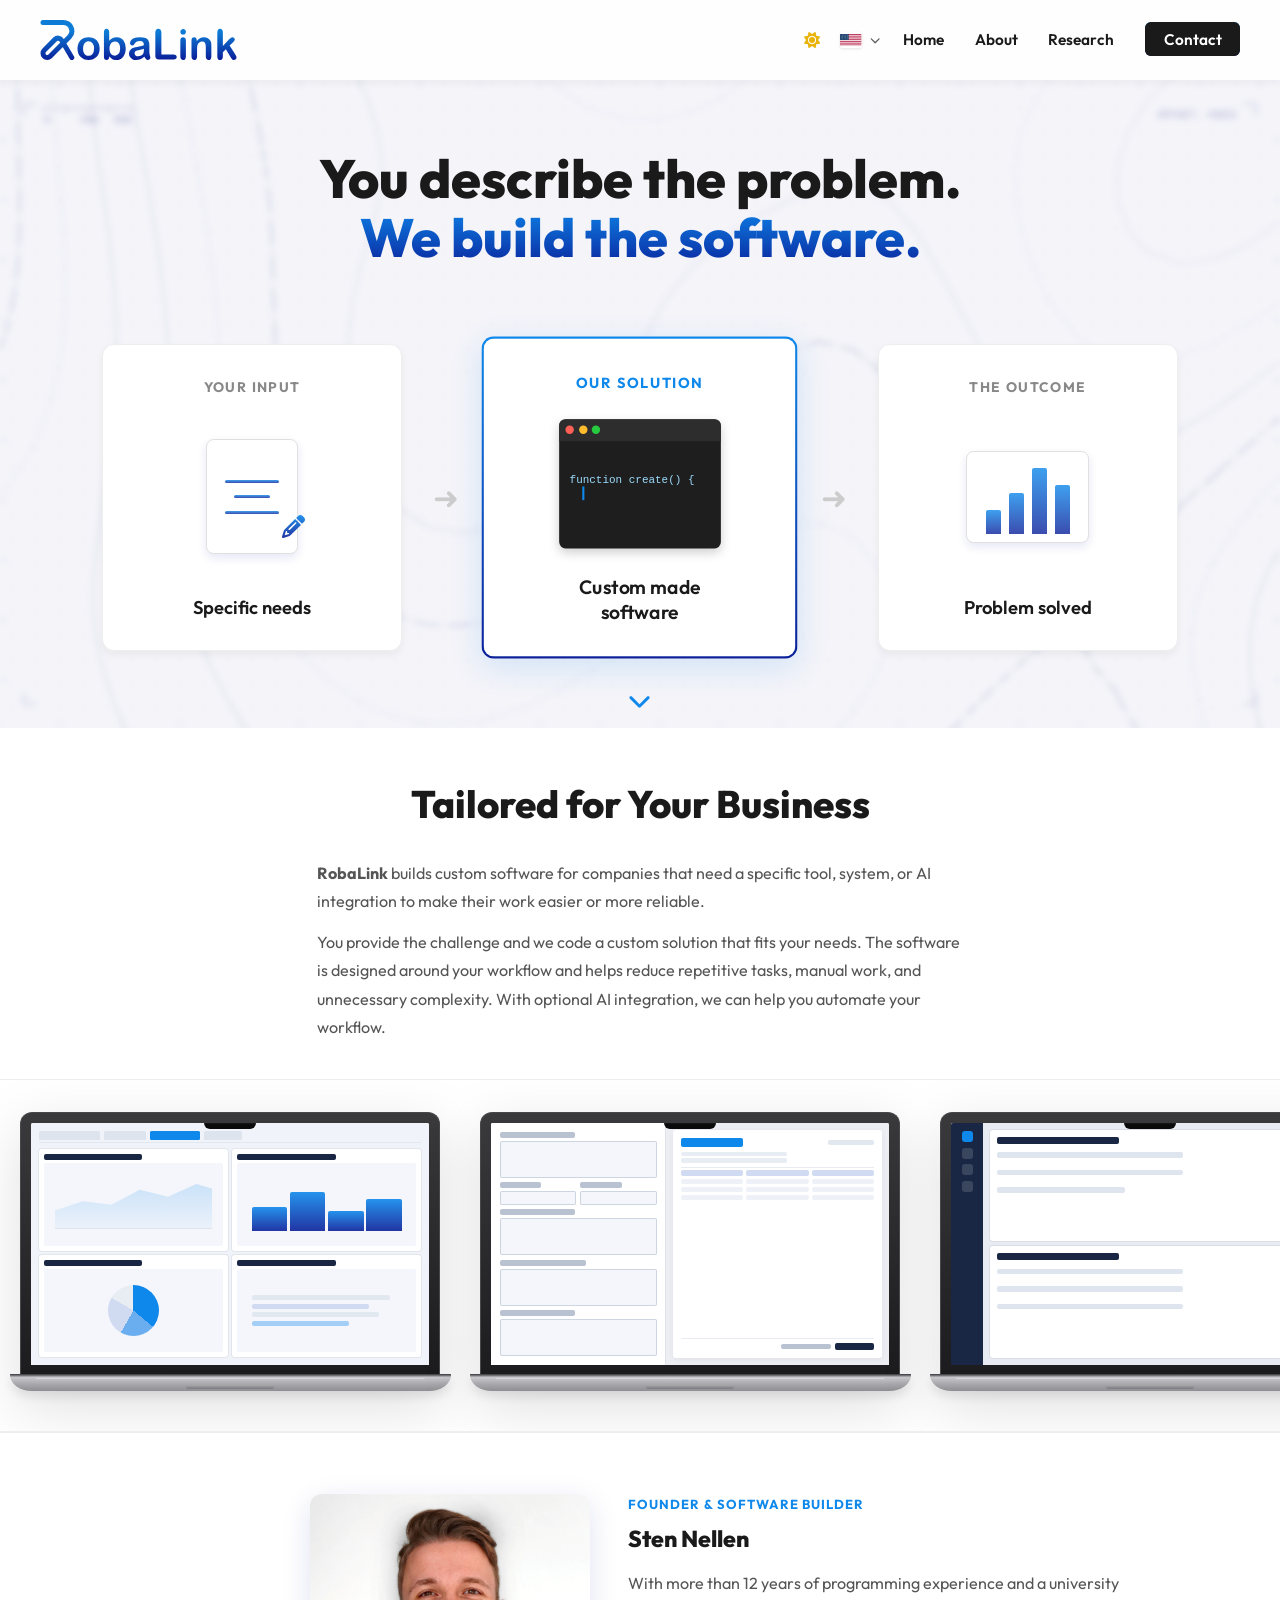
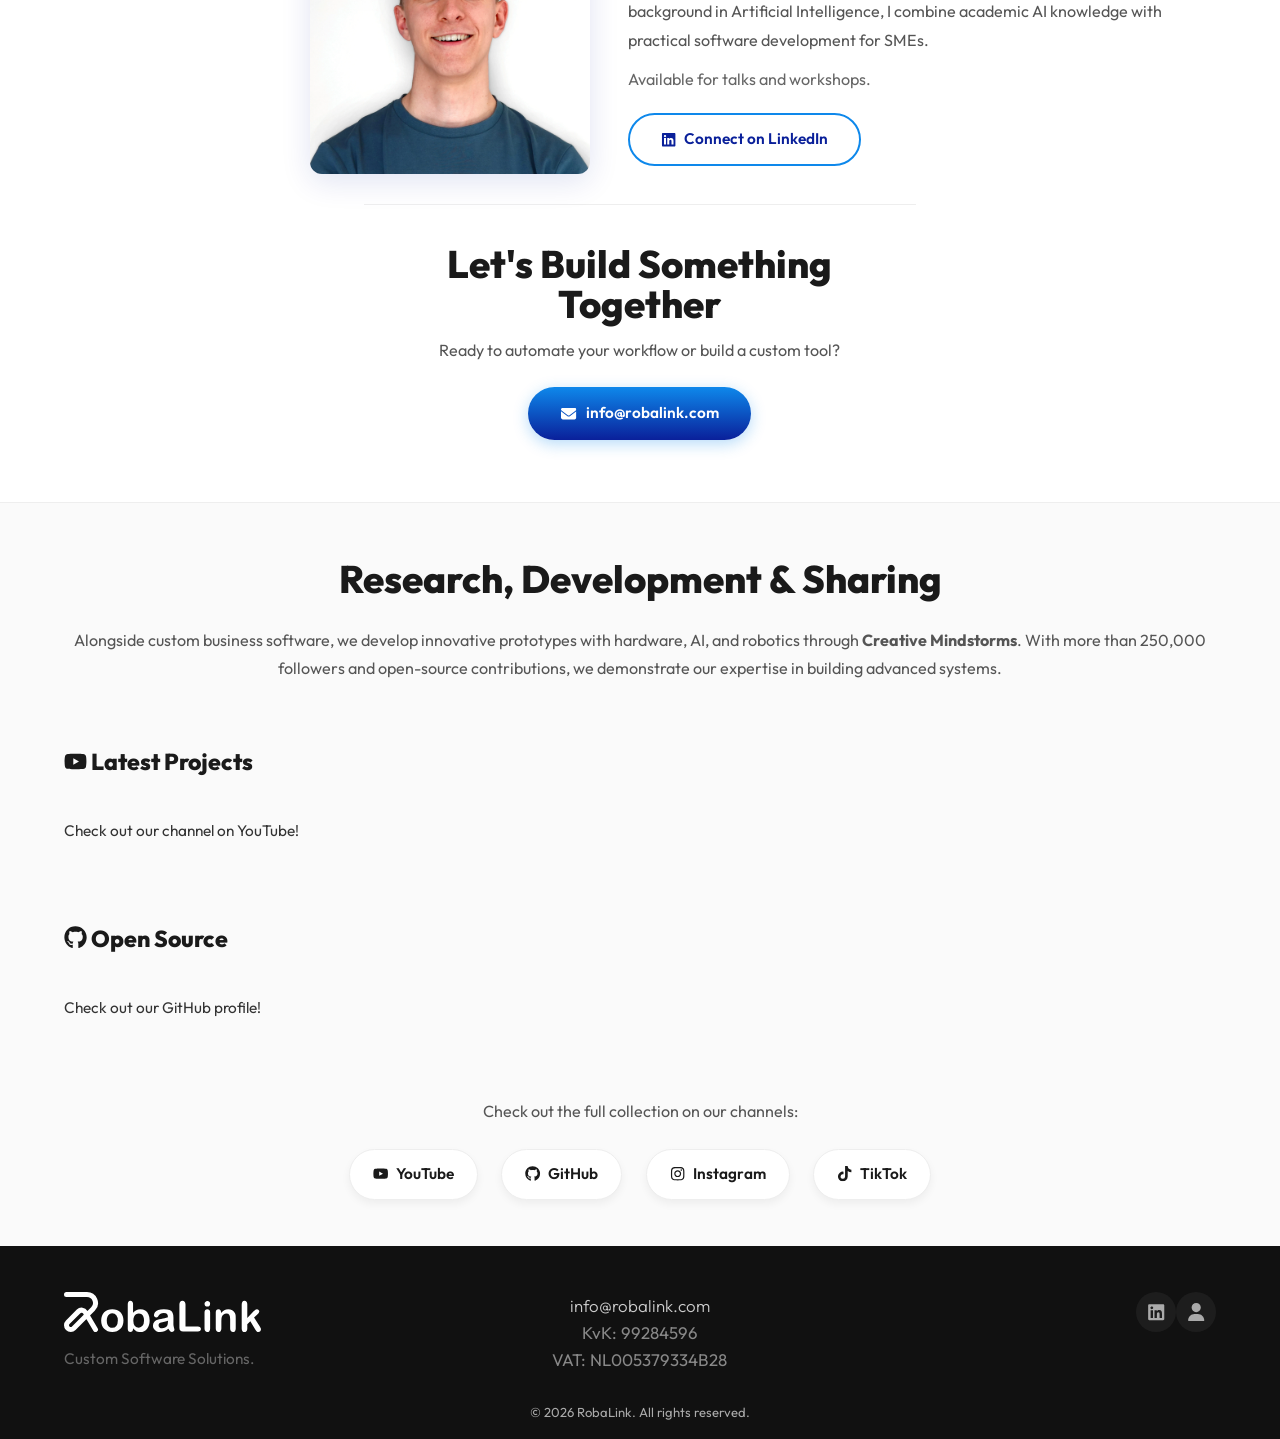
==== commit ee9f1d2a: "feat: Optimize background rendering and initial load time." ====
--- a/index.html
+++ b/index.html
@@ -26,9 +26,6 @@
     <link rel="preconnect" href="https://fonts.gstatic.com" crossorigin>
     <link href="https://fonts.googleapis.com/css2?family=Outfit:wght@300;400;600;800&family=Segoe+UI&display=swap"
         rel="stylesheet">
-
-    <!-- Icons -->
-    <link rel="stylesheet" href="https://cdnjs.cloudflare.com/ajax/libs/font-awesome/6.4.0/css/all.min.css">
 
     <!-- Styles -->
     <link rel="stylesheet" href="css/style.css">
@@ -52,6 +49,46 @@
 </head>
 
 <body class="lang-loading">
+    <!-- Icons (inline SVG sprite — Font Awesome Free 6.4.0 paths) -->
+    <svg xmlns="http://www.w3.org/2000/svg" style="display: none;" aria-hidden="true">
+        <symbol id="icon-moon" viewBox="0 0 384 512">
+            <path d="M223.5 32C100 32 0 132.3 0 256S100 480 223.5 480c60.6 0 115.5-24.2 155.8-63.4c5-4.9 6.3-12.5 3.1-18.7s-10.1-9.7-17-8.5c-9.8 1.7-19.8 2.6-30.1 2.6c-96.9 0-175.5-78.8-175.5-176c0-65.8 36-123.1 89.3-153.3c6.1-3.5 9.2-10.5 7.7-17.3s-7.3-11.9-14.3-12.5c-6.3-.5-12.6-.8-19-.8z"/>
+        </symbol>
+        <symbol id="icon-sun" viewBox="0 0 512 512">
+            <path d="M361.5 1.2c5 2.1 8.6 6.6 9.6 11.9L391 121l107.9 19.8c5.3 1 9.8 4.6 11.9 9.6s1.5 10.7-1.6 15.2L446.9 256l62.3 90.3c3.1 4.5 3.7 10.2 1.6 15.2s-6.6 8.6-11.9 9.6L391 391 371.1 498.9c-1 5.3-4.6 9.8-9.6 11.9s-10.7 1.5-15.2-1.6L256 446.9l-90.3 62.3c-4.5 3.1-10.2 3.7-15.2 1.6s-8.6-6.6-9.6-11.9L121 391 13.1 371.1c-5.3-1-9.8-4.6-11.9-9.6s-1.5-10.7 1.6-15.2L65.1 256 2.8 165.7c-3.1-4.5-3.7-10.2-1.6-15.2s6.6-8.6 11.9-9.6L121 121 140.9 13.1c1-5.3 4.6-9.8 9.6-11.9s10.7-1.5 15.2 1.6L256 65.1 346.3 2.8c4.5-3.1 10.2-3.7 15.2-1.6zM160 256a96 96 0 1 1 192 0 96 96 0 1 1 -192 0zm224 0a128 128 0 1 0 -256 0 128 128 0 1 0 256 0z"/>
+        </symbol>
+        <symbol id="icon-chevron-down" viewBox="0 0 512 512">
+            <path d="M233.4 406.6c12.5 12.5 32.8 12.5 45.3 0l192-192c12.5-12.5 12.5-32.8 0-45.3s-32.8-12.5-45.3 0L256 338.7 86.6 169.4c-12.5-12.5-32.8-12.5-45.3 0s-12.5 32.8 0 45.3l192 192z"/>
+        </symbol>
+        <symbol id="icon-bars" viewBox="0 0 448 512">
+            <path d="M0 96C0 78.3 14.3 64 32 64H416c17.7 0 32 14.3 32 32s-14.3 32-32 32H32C14.3 128 0 113.7 0 96zM0 256c0-17.7 14.3-32 32-32H416c17.7 0 32 14.3 32 32s-14.3 32-32 32H32c-17.7 0-32-14.3-32-32zM448 416c0 17.7-14.3 32-32 32H32c-17.7 0-32-14.3-32-32s14.3-32 32-32H416c17.7 0 32 14.3 32 32z"/>
+        </symbol>
+        <symbol id="icon-pencil" viewBox="0 0 512 512">
+            <path d="M410.3 231l11.3-11.3-33.9-33.9-62.1-62.1L291.7 89.8l-11.3 11.3-22.6 22.6L58.6 322.9c-10.4 10.4-18 23.3-22.2 37.4L1 480.7c-2.5 8.4-.2 17.5 6.1 23.7s15.3 8.5 23.7 6.1l120.3-35.4c14.1-4.2 27-11.8 37.4-22.2L387.7 253.7 410.3 231zM160 399.4l-9.1 22.7c-4 3.1-8.5 5.4-13.3 6.9L59.4 452l23-78.1c1.4-4.9 3.8-9.4 6.9-13.3l22.7-9.1v32c0 8.8 7.2 16 16 16h32zM362.7 18.7L348.3 33.2 325.7 55.8 314.3 67.1l33.9 33.9 62.1 62.1 33.9 33.9 11.3-11.3 22.6-22.6 14.5-14.5c25-25 25-65.5 0-90.5L453.3 18.7c-25-25-65.5-25-90.5 0zm-47.4 168l-144 144c-6.2 6.2-16.4 6.2-22.6 0s-6.2-16.4 0-22.6l144-144c6.2-6.2 16.4-6.2 22.6 0s6.2 16.4 0 22.6z"/>
+        </symbol>
+        <symbol id="icon-envelope" viewBox="0 0 512 512">
+            <path d="M48 64C21.5 64 0 85.5 0 112c0 15.1 7.1 29.3 19.2 38.4L236.8 313.6c11.4 8.5 27 8.5 38.4 0L492.8 150.4c12.1-9.1 19.2-23.3 19.2-38.4c0-26.5-21.5-48-48-48H48zM0 176V384c0 35.3 28.7 64 64 64H448c35.3 0 64-28.7 64-64V176L294.4 339.2c-22.8 17.1-54 17.1-76.8 0L0 176z"/>
+        </symbol>
+        <symbol id="icon-user" viewBox="0 0 448 512">
+            <path d="M224 256A128 128 0 1 0 224 0a128 128 0 1 0 0 256zm-45.7 48C79.8 304 0 383.8 0 482.3C0 498.7 13.3 512 29.7 512H418.3c16.4 0 29.7-13.3 29.7-29.7C448 383.8 368.2 304 269.7 304H178.3z"/>
+        </symbol>
+        <symbol id="icon-linkedin" viewBox="0 0 448 512">
+            <path d="M416 32H31.9C14.3 32 0 46.5 0 64.3v383.4C0 465.5 14.3 480 31.9 480H416c17.6 0 32-14.5 32-32.3V64.3c0-17.8-14.4-32.3-32-32.3zM135.4 416H69V202.2h66.5V416zm-33.2-243c-21.3 0-38.5-17.3-38.5-38.5S80.9 96 102.2 96c21.2 0 38.5 17.3 38.5 38.5 0 21.3-17.2 38.5-38.5 38.5zm282.1 243h-66.4V312c0-24.8-.5-56.7-34.5-56.7-34.6 0-39.9 27-39.9 54.9V416h-66.4V202.2h63.7v29.2h.9c8.9-16.8 30.6-34.5 62.9-34.5 67.2 0 79.7 44.3 79.7 101.9V416z"/>
+        </symbol>
+        <symbol id="icon-youtube" viewBox="0 0 576 512">
+            <path d="M549.655 124.083c-6.281-23.65-24.787-42.276-48.284-48.597C458.781 64 288 64 288 64S117.22 64 74.629 75.486c-23.497 6.322-42.003 24.947-48.284 48.597-11.412 42.867-11.412 132.305-11.412 132.305s0 89.438 11.412 132.305c6.281 23.65 24.787 41.5 48.284 47.821C117.22 448 288 448 288 448s170.78 0 213.371-11.486c23.497-6.321 42.003-24.171 48.284-47.821 11.412-42.867 11.412-132.305 11.412-132.305s0-89.438-11.412-132.305zm-317.51 213.508V175.185l142.739 81.205-142.739 81.201z"/>
+        </symbol>
+        <symbol id="icon-github" viewBox="0 0 496 512">
+            <path d="M165.9 397.4c0 2-2.3 3.6-5.2 3.6-3.3.3-5.6-1.3-5.6-3.6 0-2 2.3-3.6 5.2-3.6 3-.3 5.6 1.3 5.6 3.6zm-31.1-4.5c-.7 2 1.3 4.3 4.3 4.9 2.6 1 5.6 0 6.2-2s-1.3-4.3-4.3-5.2c-2.6-.7-5.5.3-6.2 2.3zm44.2-1.7c-2.9.7-4.9 2.6-4.6 4.9.3 2 2.9 3.3 5.9 2.6 2.9-.7 4.9-2.6 4.6-4.6-.3-1.9-3-3.2-5.9-2.9zM244.8 8C106.1 8 0 113.3 0 252c0 110.9 69.8 205.8 169.5 239.2 12.8 2.3 17.3-5.6 17.3-12.1 0-6.2-.3-40.4-.3-61.4 0 0-70 15-84.7-29.8 0 0-11.4-29.1-27.8-36.6 0 0-22.9-15.7 1.6-15.4 0 0 24.9 2 38.6 25.8 21.9 38.6 58.6 27.5 72.9 20.9 2.3-16 8.8-27.1 16-33.7-55.9-6.2-112.3-14.3-112.3-110.5 0-27.5 7.6-41.3 23.6-58.9-2.6-6.5-11.1-33.3 2.6-67.9 20.9-6.5 69 27 69 27 20-5.6 41.5-8.5 62.8-8.5s42.8 2.9 62.8 8.5c0 0 48.1-33.6 69-27 13.7 34.7 5.2 61.4 2.6 67.9 16 17.7 25.8 31.5 25.8 58.9 0 96.5-58.9 104.2-114.8 110.5 9.2 7.9 17 22.9 17 46.4 0 33.7-.3 75.4-.3 83.6 0 6.5 4.6 14.4 17.3 12.1C428.2 457.8 496 362.9 496 252 496 113.3 383.5 8 244.8 8zM97.2 352.9c-1.3 1-1 3.3.7 5.2 1.6 1.6 3.9 2.3 5.2 1 1.3-1 1-3.3-.7-5.2-1.6-1.6-3.9-2.3-5.2-1zm-10.8-8.1c-.7 1.3.3 2.9 2.3 3.9 1.6 1 3.6.7 4.3-.7.7-1.3-.3-2.9-2.3-3.9-2-.6-3.6-.3-4.3.7zm32.4 35.6c-1.6 1.3-1 4.3 1.3 6.2 2.3 2.3 5.2 2.6 6.5 1 1.3-1.3.7-4.3-1.3-6.2-2.2-2.3-5.2-2.6-6.5-1zm-11.4-14.7c-1.6 1-1.6 3.6 0 5.9 1.6 2.3 4.3 3.3 5.6 2.3 1.6-1.3 1.6-3.9 0-6.2-1.4-2.3-4-3.3-5.6-2z"/>
+        </symbol>
+        <symbol id="icon-instagram" viewBox="0 0 448 512">
+            <path d="M224.1 141c-63.6 0-114.9 51.3-114.9 114.9s51.3 114.9 114.9 114.9S339 319.5 339 255.9 287.7 141 224.1 141zm0 189.6c-41.1 0-74.7-33.5-74.7-74.7s33.5-74.7 74.7-74.7 74.7 33.5 74.7 74.7-33.6 74.7-74.7 74.7zm146.4-194.3c0 14.9-12 26.8-26.8 26.8-14.9 0-26.8-12-26.8-26.8s12-26.8 26.8-26.8 26.8 12 26.8 26.8zm76.1 27.2c-1.7-35.9-9.9-67.7-36.2-93.9-26.2-26.2-58-34.4-93.9-36.2-37-2.1-147.9-2.1-184.9 0-35.8 1.7-67.6 9.9-93.9 36.1s-34.4 58-36.2 93.9c-2.1 37-2.1 147.9 0 184.9 1.7 35.9 9.9 67.7 36.2 93.9s58 34.4 93.9 36.2c37 2.1 147.9 2.1 184.9 0 35.9-1.7 67.7-9.9 93.9-36.2 26.2-26.2 34.4-58 36.2-93.9 2.1-37 2.1-147.8 0-184.8zM398.8 388c-7.8 19.6-22.9 34.7-42.6 42.6-29.5 11.7-99.5 9-132.1 9s-102.7 2.6-132.1-9c-19.6-7.8-34.7-22.9-42.6-42.6-11.7-29.5-9-99.5-9-132.1s-2.6-102.7 9-132.1c7.8-19.6 22.9-34.7 42.6-42.6 29.5-11.7 99.5-9 132.1-9s102.7-2.6 132.1 9c19.6 7.8 34.7 22.9 42.6 42.6 11.7 29.5 9 99.5 9 132.1s2.7 102.7-9 132.1z"/>
+        </symbol>
+        <symbol id="icon-tiktok" viewBox="0 0 448 512">
+            <path d="M448,209.91a210.06,210.06,0,0,1-122.77-39.25V349.38A162.55,162.55,0,1,1,185,188.31V278.2a74.62,74.62,0,1,0,52.23,71.18V0l88,0a121.18,121.18,0,0,0,1.86,22.17h0A122.18,122.18,0,0,0,381,102.39a121.43,121.43,0,0,0,67,20.14Z"/>
+        </symbol>
+    </svg>
+
     <!-- SVG Flag Sprites -->
     <svg style="display: none;">
         <symbol id="flag-us" viewBox="0 0 7410 3900">
@@ -106,14 +143,14 @@
             <nav>
                 <div class="nav-controls">
                     <button type="button" class="theme-toggle" aria-label="Switch to dark mode" data-i18n-aria="theme_to_dark">
-                        <i class="fas fa-moon theme-icon-dark" aria-hidden="true"></i>
-                        <i class="fas fa-sun theme-icon-light" aria-hidden="true"></i>
+                        <svg class="icon theme-icon-dark" aria-hidden="true"><use href="#icon-moon"></use></svg>
+                        <svg class="icon theme-icon-light" aria-hidden="true"><use href="#icon-sun"></use></svg>
                     </button>
                     <div class="lang-switcher">
                         <button class="lang-toggle" aria-label="Change Language">
                             <svg class="flag-icon">
                                 <use href="#flag-us"></use>
-                            </svg> <i class="fas fa-chevron-down"></i>
+                            </svg> <svg class="icon icon-sm" aria-hidden="true"><use href="#icon-chevron-down"></use></svg>
                         </button>
                         <ul class="lang-menu">
                             <li><button data-lang="en"><svg class="flag-icon">
@@ -135,7 +172,7 @@
                     <li><a href="#contact-area" class="btn-nav" data-i18n="nav_contact">Contact</a></li>
                 </ul>
                 <div class="mobile-menu-btn">
-                    <i class="fas fa-bars"></i>
+                    <svg class="icon" aria-hidden="true"><use href="#icon-bars"></use></svg>
                 </div>
             </nav>
         </div>
@@ -158,7 +195,17 @@
                                 <div class="sketch-line"></div>
                                 <div class="sketch-line short"></div>
                                 <div class="sketch-line"></div>
-                                <div class="pencil"><i class="fas fa-pencil-alt"></i></div>
+                                <div class="pencil">
+                                    <svg class="icon" viewBox="0 0 512 512" aria-hidden="true">
+                                        <defs>
+                                            <linearGradient id="pencil-gradient" x1="0" y1="1" x2="0" y2="0">
+                                                <stop offset="0%" stop-color="#0a209a"/>
+                                                <stop offset="100%" stop-color="#0e88eb"/>
+                                            </linearGradient>
+                                        </defs>
+                                        <path fill="url(#pencil-gradient)" d="M410.3 231l11.3-11.3-33.9-33.9-62.1-62.1L291.7 89.8l-11.3 11.3-22.6 22.6L58.6 322.9c-10.4 10.4-18 23.3-22.2 37.4L1 480.7c-2.5 8.4-.2 17.5 6.1 23.7s15.3 8.5 23.7 6.1l120.3-35.4c14.1-4.2 27-11.8 37.4-22.2L387.7 253.7 410.3 231zM160 399.4l-9.1 22.7c-4 3.1-8.5 5.4-13.3 6.9L59.4 452l23-78.1c1.4-4.9 3.8-9.4 6.9-13.3l22.7-9.1v32c0 8.8 7.2 16 16 16h32zM362.7 18.7L348.3 33.2 325.7 55.8 314.3 67.1l33.9 33.9 62.1 62.1 33.9 33.9 11.3-11.3 22.6-22.6 14.5-14.5c25-25 25-65.5 0-90.5L453.3 18.7c-25-25-65.5-25-90.5 0zm-47.4 168l-144 144c-6.2 6.2-16.4 6.2-22.6 0s-6.2-16.4 0-22.6l144-144c6.2-6.2 16.4-6.2 22.6 0s6.2 16.4 0 22.6z"/>
+                                    </svg>
+                                </div>
                             </div>
                         </div>
                         <div class="label-desc" data-i18n="hero_input_desc"></div>
@@ -207,7 +254,7 @@
             </div>
 
             <div class="scroll-down">
-                <a href="#about"><i class="fas fa-chevron-down"></i></a>
+                <a href="#about"><svg class="icon" aria-hidden="true"><use href="#icon-chevron-down"></use></svg></a>
             </div>
         </section>
 
@@ -407,7 +454,7 @@
                         <div class="about-actions">
                             <a href="https://www.linkedin.com/in/sten-nellen-893992252/" target="_blank"
                                 rel="noopener noreferrer" class="btn about-linkedin">
-                                <i class="fab fa-linkedin"></i> <span data-i18n="about_linkedin"></span>
+                                <svg class="icon" aria-hidden="true"><use href="#icon-linkedin"></use></svg> <span data-i18n="about_linkedin"></span>
                             </a>
                         </div>
                     </div>
@@ -416,7 +463,7 @@
                     <h2 data-i18n="contact_title"></h2>
                     <p data-i18n="contact_text"></p>
                     <a href="mailto:info@robalink.com" class="btn btn-primary">
-                        <i class="fas fa-envelope"></i> info@robalink.com
+                        <svg class="icon" aria-hidden="true"><use href="#icon-envelope"></use></svg> info@robalink.com
                     </a>
                 </div>
             </div>
@@ -449,15 +496,15 @@
                 <div class="showcase-actions text-center">
                     <p data-i18n="check_channels"></p>
                     <div class="social-buttons">
-                        <a href="https://www.youtube.com/c/CreativeMindstorms" target="_blank" class="btn-cm-social"><i
-                                class="fab fa-youtube"></i> YouTube</a>
-                        <a href="https://github.com/CreativeMindstorms" target="_blank" class="btn-cm-social"><i
-                                class="fab fa-github"></i> GitHub</a>
+                        <a href="https://www.youtube.com/c/CreativeMindstorms" target="_blank" class="btn-cm-social"><svg
+                                class="icon" aria-hidden="true"><use href="#icon-youtube"></use></svg> YouTube</a>
+                        <a href="https://github.com/CreativeMindstorms" target="_blank" class="btn-cm-social"><svg
+                                class="icon" aria-hidden="true"><use href="#icon-github"></use></svg> GitHub</a>
                         <a href="https://instagram.com/creative_mindstorms" target="_blank" class="btn-cm-social">
-                            <i class="fab fa-instagram"></i> Instagram
+                            <svg class="icon" aria-hidden="true"><use href="#icon-instagram"></use></svg> Instagram
                         </a>
                         <a href="https://www.tiktok.com/@creative_mindstorms" target="_blank" class="btn-cm-social">
-                            <i class="fab fa-tiktok"></i> TikTok
+                            <svg class="icon" aria-hidden="true"><use href="#icon-tiktok"></use></svg> TikTok
                         </a>
                     </div>
                 </div>
@@ -476,7 +523,7 @@
                 </div>
 
                 <div class="footer-col info-col">
-                    <p><a href="mailto:info@robalink.com" id="contact-email"><i class="fas fa-envelope"></i>
+                    <p><a href="mailto:info@robalink.com" id="contact-email"><svg class="icon" aria-hidden="true"><use href="#icon-envelope"></use></svg>
                             info@robalink.com</a></p>
                     <p data-i18n="footer_kvk"></p>
                     <p data-i18n="footer_vat"></p>
@@ -485,11 +532,11 @@
                 <div class="footer-col social-col">
                     <a href="https://linkedin.com/company/robalink" target="_blank" class="social-icon-btn"
                         aria-label="RobaLink on LinkedIn">
-                        <i class="fab fa-linkedin"></i>
+                        <svg class="icon" aria-hidden="true"><use href="#icon-linkedin"></use></svg>
                     </a>
                     <a href="https://www.linkedin.com/in/sten-nellen-893992252/" target="_blank" class="social-icon-btn"
                         aria-label="Sten Nellen on LinkedIn">
-                        <i class="fas fa-user"></i>
+                        <svg class="icon" aria-hidden="true"><use href="#icon-user"></use></svg>
                     </a>
                 </div>
             </div>
@@ -499,6 +546,8 @@
     </footer>
 
     <!-- Scripts -->
+    <script src="js/icons.js"></script>
+    <script src="js/anim-controller.js"></script>
     <script src="js/draft-bg.js"></script>
     <script src="js/draft-overlay.js"></script>
     <script src="js/laptop-showcase.js"></script>
--- a/css/style.css
+++ b/css/style.css
@@ -113,6 +113,20 @@
     position: relative;
 }
 
+.icon {
+    display: inline-block;
+    width: 1em;
+    height: 1em;
+    fill: currentColor;
+    vertical-align: -0.125em;
+    flex-shrink: 0;
+}
+
+.icon-sm {
+    width: 0.75em;
+    height: 0.75em;
+}
+
 #draft-bg-layer {
     position: fixed;
     inset: 0;
@@ -529,10 +543,6 @@
     right: -0.5rem;
     font-size: 1.5rem;
     animation: write 2.5s infinite ease-in-out;
-    color: transparent;
-    background: var(--brand-gradient);
-    -webkit-background-clip: text;
-    background-clip: text;
     opacity: 0.9;
 }
 
@@ -2058,7 +2068,11 @@
     border-radius: 50%;
     transition: background 0.3s;
     color: var(--gray-500);
-    font-size: 1.2rem;
+}
+
+.social-icon-btn .icon {
+    width: 1.2em;
+    height: 1.2em;
 }
 
 .social-icon-btn:hover {
@@ -2443,8 +2457,7 @@
 }
 
 /* Chevron styling */
-.lang-toggle i {
-    font-size: 0.75rem;
+.lang-toggle .icon {
     opacity: 0.7;
 }
 
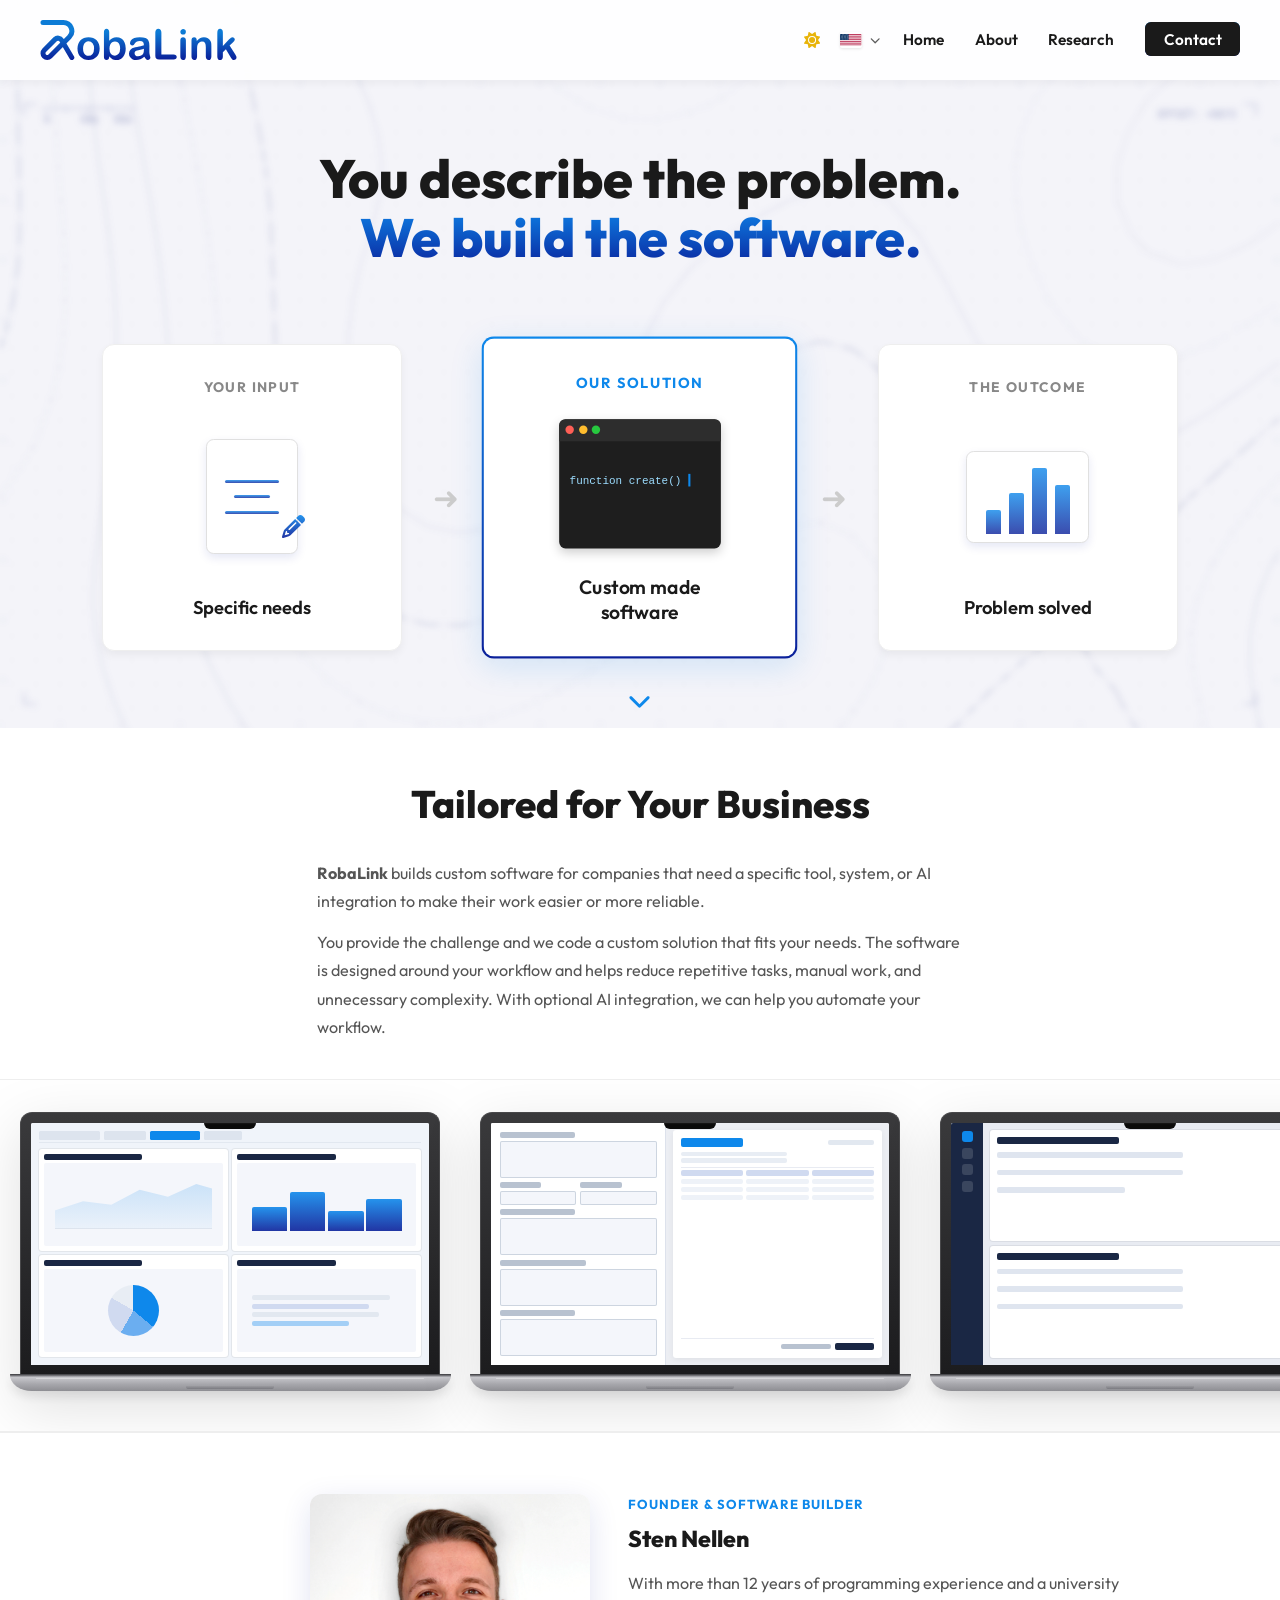
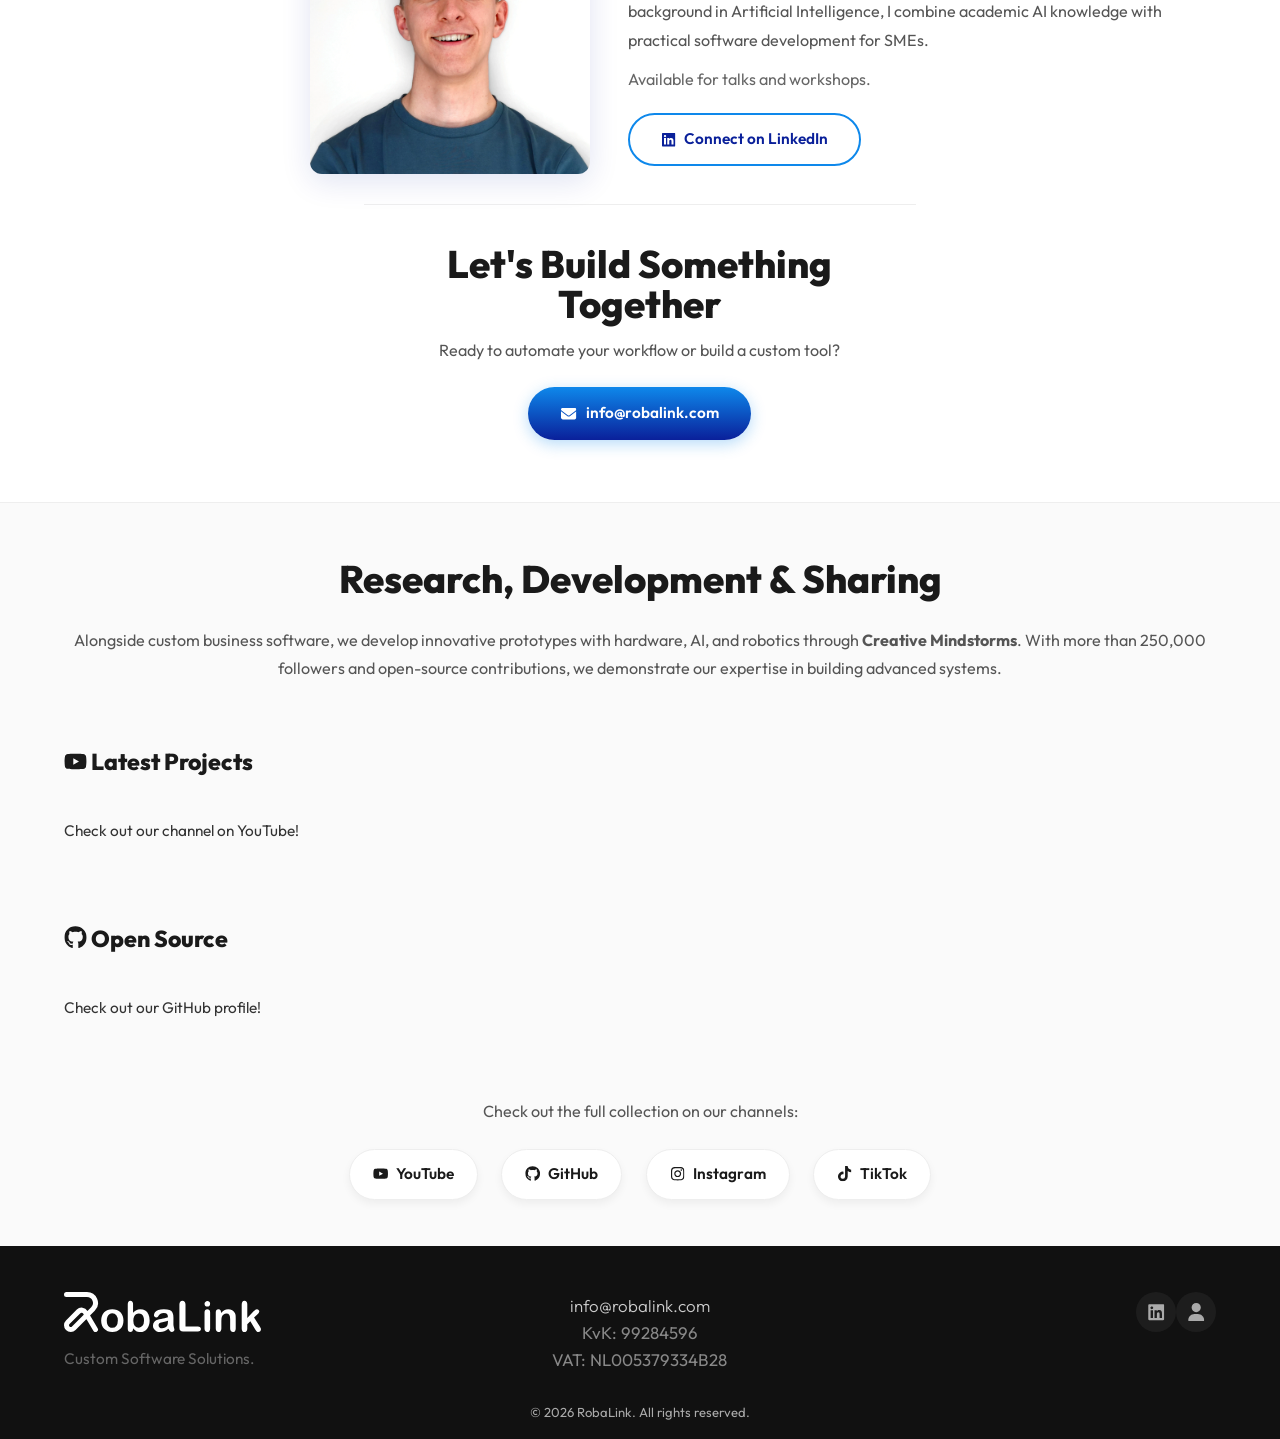
==== commit b5ccd924: "feat: Update SVG icons with viewBox attributes and add styling for SVG sprite integration" ====
--- a/index.html
+++ b/index.html
@@ -50,7 +50,7 @@
 
 <body class="lang-loading">
     <!-- Icons (inline SVG sprite — Font Awesome Free 6.4.0 paths) -->
-    <svg xmlns="http://www.w3.org/2000/svg" style="display: none;" aria-hidden="true">
+    <svg class="svg-sprite" xmlns="http://www.w3.org/2000/svg" aria-hidden="true">
         <symbol id="icon-moon" viewBox="0 0 384 512">
             <path d="M223.5 32C100 32 0 132.3 0 256S100 480 223.5 480c60.6 0 115.5-24.2 155.8-63.4c5-4.9 6.3-12.5 3.1-18.7s-10.1-9.7-17-8.5c-9.8 1.7-19.8 2.6-30.1 2.6c-96.9 0-175.5-78.8-175.5-176c0-65.8 36-123.1 89.3-153.3c6.1-3.5 9.2-10.5 7.7-17.3s-7.3-11.9-14.3-12.5c-6.3-.5-12.6-.8-19-.8z"/>
         </symbol>
@@ -90,7 +90,7 @@
     </svg>
 
     <!-- SVG Flag Sprites -->
-    <svg style="display: none;">
+    <svg class="svg-sprite" aria-hidden="true">
         <symbol id="flag-us" viewBox="0 0 7410 3900">
             <path fill="#b31942" d="M0 0h7410v3900H0" />
             <path stroke="#FFF" stroke-width="300" d="M0 450h7410m0 600H0m0 600h7410m0 600H0m0 600h7410m0 600H0" />
@@ -143,14 +143,14 @@
             <nav>
                 <div class="nav-controls">
                     <button type="button" class="theme-toggle" aria-label="Switch to dark mode" data-i18n-aria="theme_to_dark">
-                        <svg class="icon theme-icon-dark" aria-hidden="true"><use href="#icon-moon"></use></svg>
-                        <svg class="icon theme-icon-light" aria-hidden="true"><use href="#icon-sun"></use></svg>
+                        <svg class="icon theme-icon-dark" viewBox="0 0 384 512" aria-hidden="true"><use href="#icon-moon"></use></svg>
+                        <svg class="icon theme-icon-light" viewBox="0 0 512 512" aria-hidden="true"><use href="#icon-sun"></use></svg>
                     </button>
                     <div class="lang-switcher">
                         <button class="lang-toggle" aria-label="Change Language">
                             <svg class="flag-icon">
                                 <use href="#flag-us"></use>
-                            </svg> <svg class="icon icon-sm" aria-hidden="true"><use href="#icon-chevron-down"></use></svg>
+                            </svg> <svg class="icon icon-sm" viewBox="0 0 512 512" aria-hidden="true"><use href="#icon-chevron-down"></use></svg>
                         </button>
                         <ul class="lang-menu">
                             <li><button data-lang="en"><svg class="flag-icon">
@@ -172,7 +172,7 @@
                     <li><a href="#contact-area" class="btn-nav" data-i18n="nav_contact">Contact</a></li>
                 </ul>
                 <div class="mobile-menu-btn">
-                    <svg class="icon" aria-hidden="true"><use href="#icon-bars"></use></svg>
+                    <svg class="icon" viewBox="0 0 448 512" aria-hidden="true"><use href="#icon-bars"></use></svg>
                 </div>
             </nav>
         </div>
@@ -254,7 +254,7 @@
             </div>
 
             <div class="scroll-down">
-                <a href="#about"><svg class="icon" aria-hidden="true"><use href="#icon-chevron-down"></use></svg></a>
+                <a href="#about"><svg class="icon" viewBox="0 0 512 512" aria-hidden="true"><use href="#icon-chevron-down"></use></svg></a>
             </div>
         </section>
 
@@ -454,7 +454,7 @@
                         <div class="about-actions">
                             <a href="https://www.linkedin.com/in/sten-nellen-893992252/" target="_blank"
                                 rel="noopener noreferrer" class="btn about-linkedin">
-                                <svg class="icon" aria-hidden="true"><use href="#icon-linkedin"></use></svg> <span data-i18n="about_linkedin"></span>
+                                <svg class="icon" viewBox="0 0 448 512" aria-hidden="true"><use href="#icon-linkedin"></use></svg> <span data-i18n="about_linkedin"></span>
                             </a>
                         </div>
                     </div>
@@ -463,7 +463,7 @@
                     <h2 data-i18n="contact_title"></h2>
                     <p data-i18n="contact_text"></p>
                     <a href="mailto:info@robalink.com" class="btn btn-primary">
-                        <svg class="icon" aria-hidden="true"><use href="#icon-envelope"></use></svg> info@robalink.com
+                        <svg class="icon" viewBox="0 0 512 512" aria-hidden="true"><use href="#icon-envelope"></use></svg> info@robalink.com
                     </a>
                 </div>
             </div>
@@ -497,14 +497,14 @@
                     <p data-i18n="check_channels"></p>
                     <div class="social-buttons">
                         <a href="https://www.youtube.com/c/CreativeMindstorms" target="_blank" class="btn-cm-social"><svg
-                                class="icon" aria-hidden="true"><use href="#icon-youtube"></use></svg> YouTube</a>
+                                class="icon" viewBox="0 0 576 512" aria-hidden="true"><use href="#icon-youtube"></use></svg> YouTube</a>
                         <a href="https://github.com/CreativeMindstorms" target="_blank" class="btn-cm-social"><svg
-                                class="icon" aria-hidden="true"><use href="#icon-github"></use></svg> GitHub</a>
+                                class="icon" viewBox="0 0 496 512" aria-hidden="true"><use href="#icon-github"></use></svg> GitHub</a>
                         <a href="https://instagram.com/creative_mindstorms" target="_blank" class="btn-cm-social">
-                            <svg class="icon" aria-hidden="true"><use href="#icon-instagram"></use></svg> Instagram
+                            <svg class="icon" viewBox="0 0 448 512" aria-hidden="true"><use href="#icon-instagram"></use></svg> Instagram
                         </a>
                         <a href="https://www.tiktok.com/@creative_mindstorms" target="_blank" class="btn-cm-social">
-                            <svg class="icon" aria-hidden="true"><use href="#icon-tiktok"></use></svg> TikTok
+                            <svg class="icon" viewBox="0 0 448 512" aria-hidden="true"><use href="#icon-tiktok"></use></svg> TikTok
                         </a>
                     </div>
                 </div>
@@ -523,7 +523,7 @@
                 </div>
 
                 <div class="footer-col info-col">
-                    <p><a href="mailto:info@robalink.com" id="contact-email"><svg class="icon" aria-hidden="true"><use href="#icon-envelope"></use></svg>
+                    <p><a href="mailto:info@robalink.com" id="contact-email"><svg class="icon" viewBox="0 0 512 512" aria-hidden="true"><use href="#icon-envelope"></use></svg>
                             info@robalink.com</a></p>
                     <p data-i18n="footer_kvk"></p>
                     <p data-i18n="footer_vat"></p>
@@ -532,11 +532,11 @@
                 <div class="footer-col social-col">
                     <a href="https://linkedin.com/company/robalink" target="_blank" class="social-icon-btn"
                         aria-label="RobaLink on LinkedIn">
-                        <svg class="icon" aria-hidden="true"><use href="#icon-linkedin"></use></svg>
+                        <svg class="icon" viewBox="0 0 448 512" aria-hidden="true"><use href="#icon-linkedin"></use></svg>
                     </a>
                     <a href="https://www.linkedin.com/in/sten-nellen-893992252/" target="_blank" class="social-icon-btn"
                         aria-label="Sten Nellen on LinkedIn">
-                        <svg class="icon" aria-hidden="true"><use href="#icon-user"></use></svg>
+                        <svg class="icon" viewBox="0 0 448 512" aria-hidden="true"><use href="#icon-user"></use></svg>
                     </a>
                 </div>
             </div>
--- a/css/style.css
+++ b/css/style.css
@@ -111,6 +111,13 @@
     line-height: 1.6;
     overflow-x: clip;
     position: relative;
+}
+
+.svg-sprite {
+    position: absolute;
+    width: 0;
+    height: 0;
+    overflow: hidden;
 }
 
 .icon {
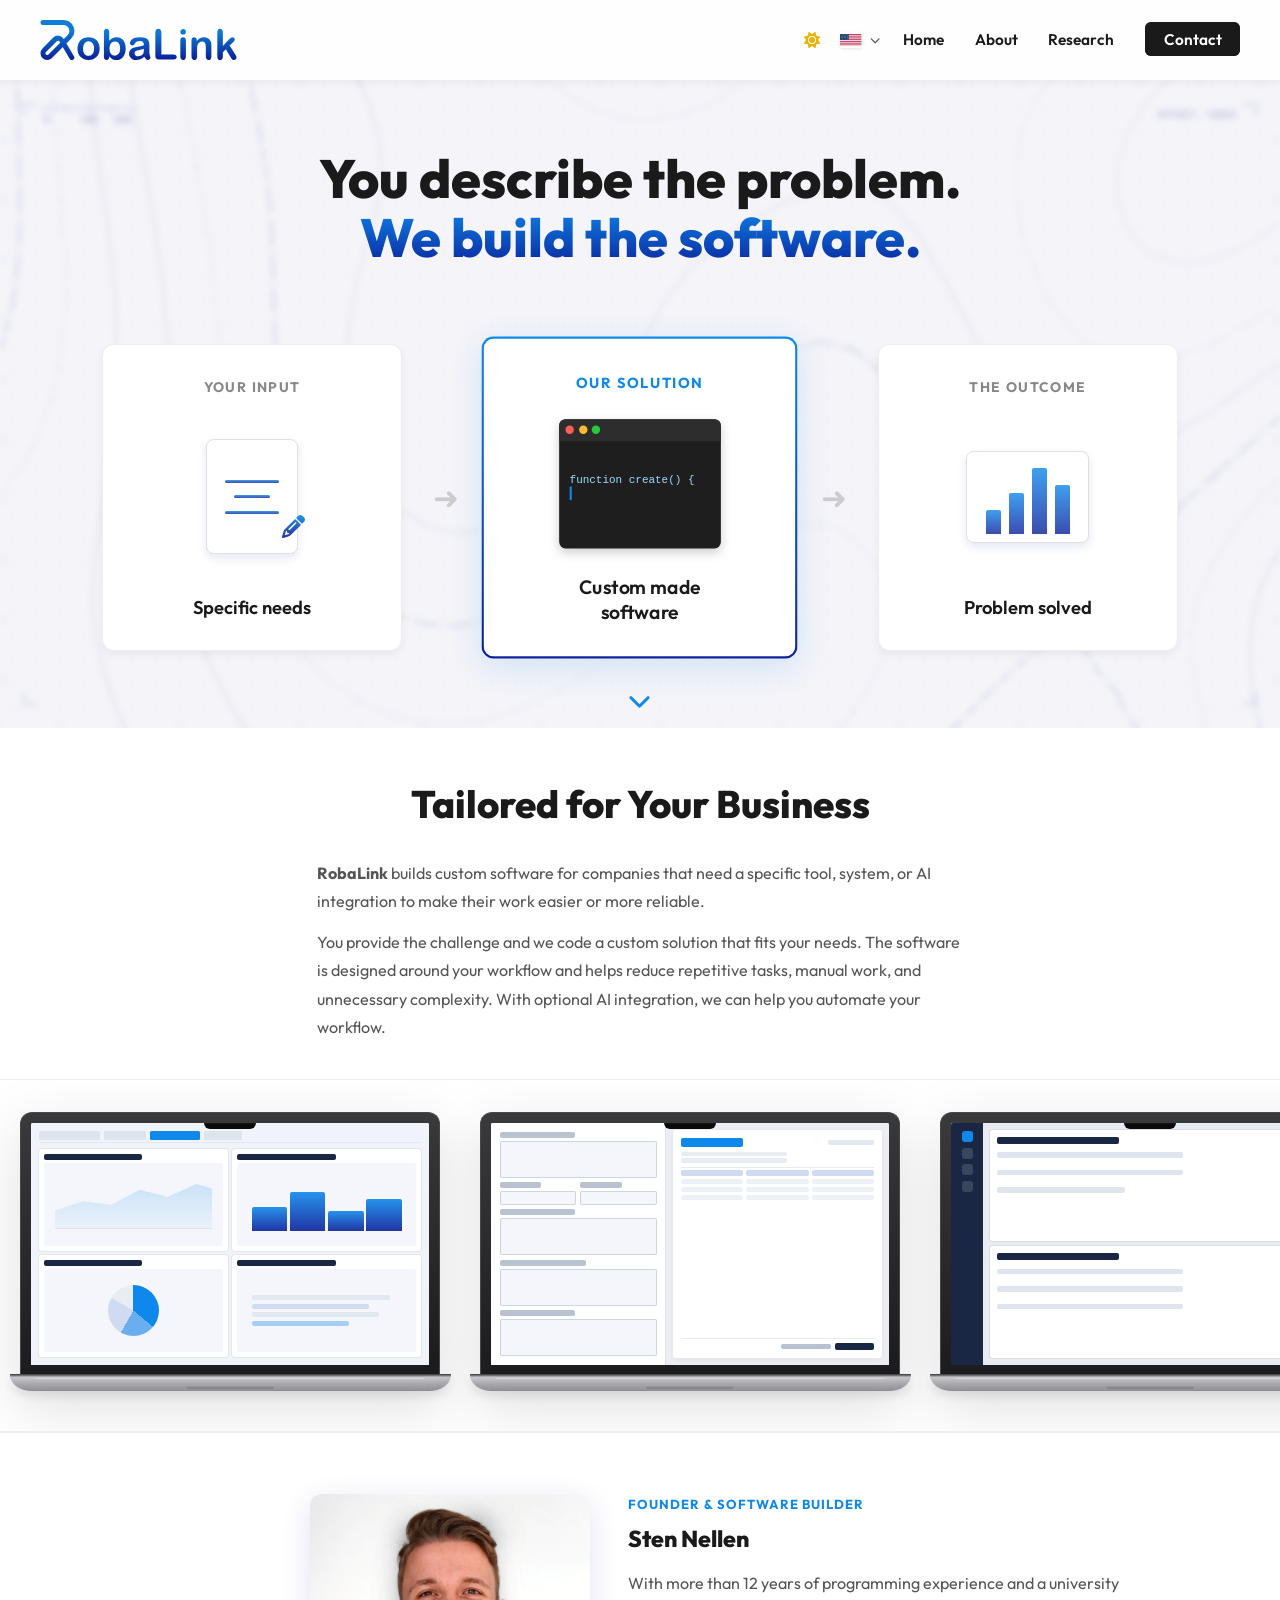
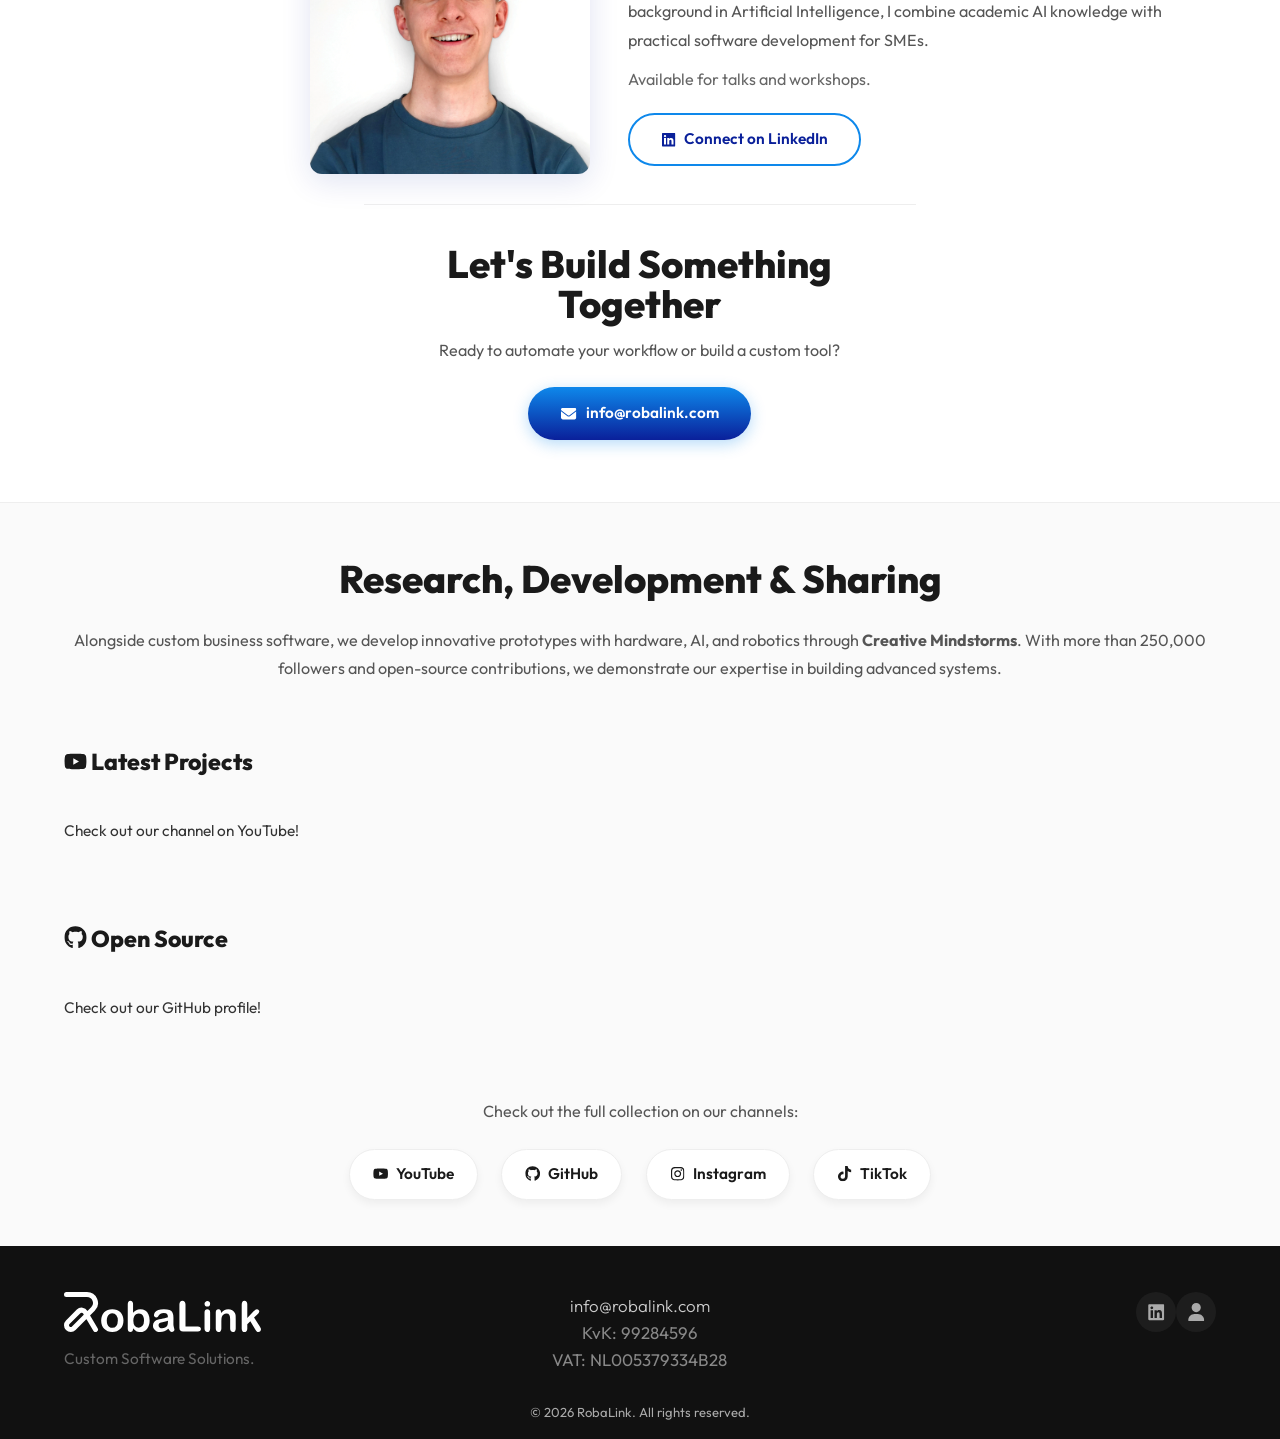
==== commit 53a189b0: "feat: Add aria-label and translation for scrolling to the about section for improved accessibility" ====
--- a/index.html
+++ b/index.html
@@ -254,7 +254,7 @@
             </div>
 
             <div class="scroll-down">
-                <a href="#about"><svg class="icon" viewBox="0 0 512 512" aria-hidden="true"><use href="#icon-chevron-down"></use></svg></a>
+                <a href="#about" aria-label="Scroll to about section" data-i18n-aria="scroll_to_about"><svg class="icon" viewBox="0 0 512 512" aria-hidden="true"><use href="#icon-chevron-down"></use></svg></a>
             </div>
         </section>
 
